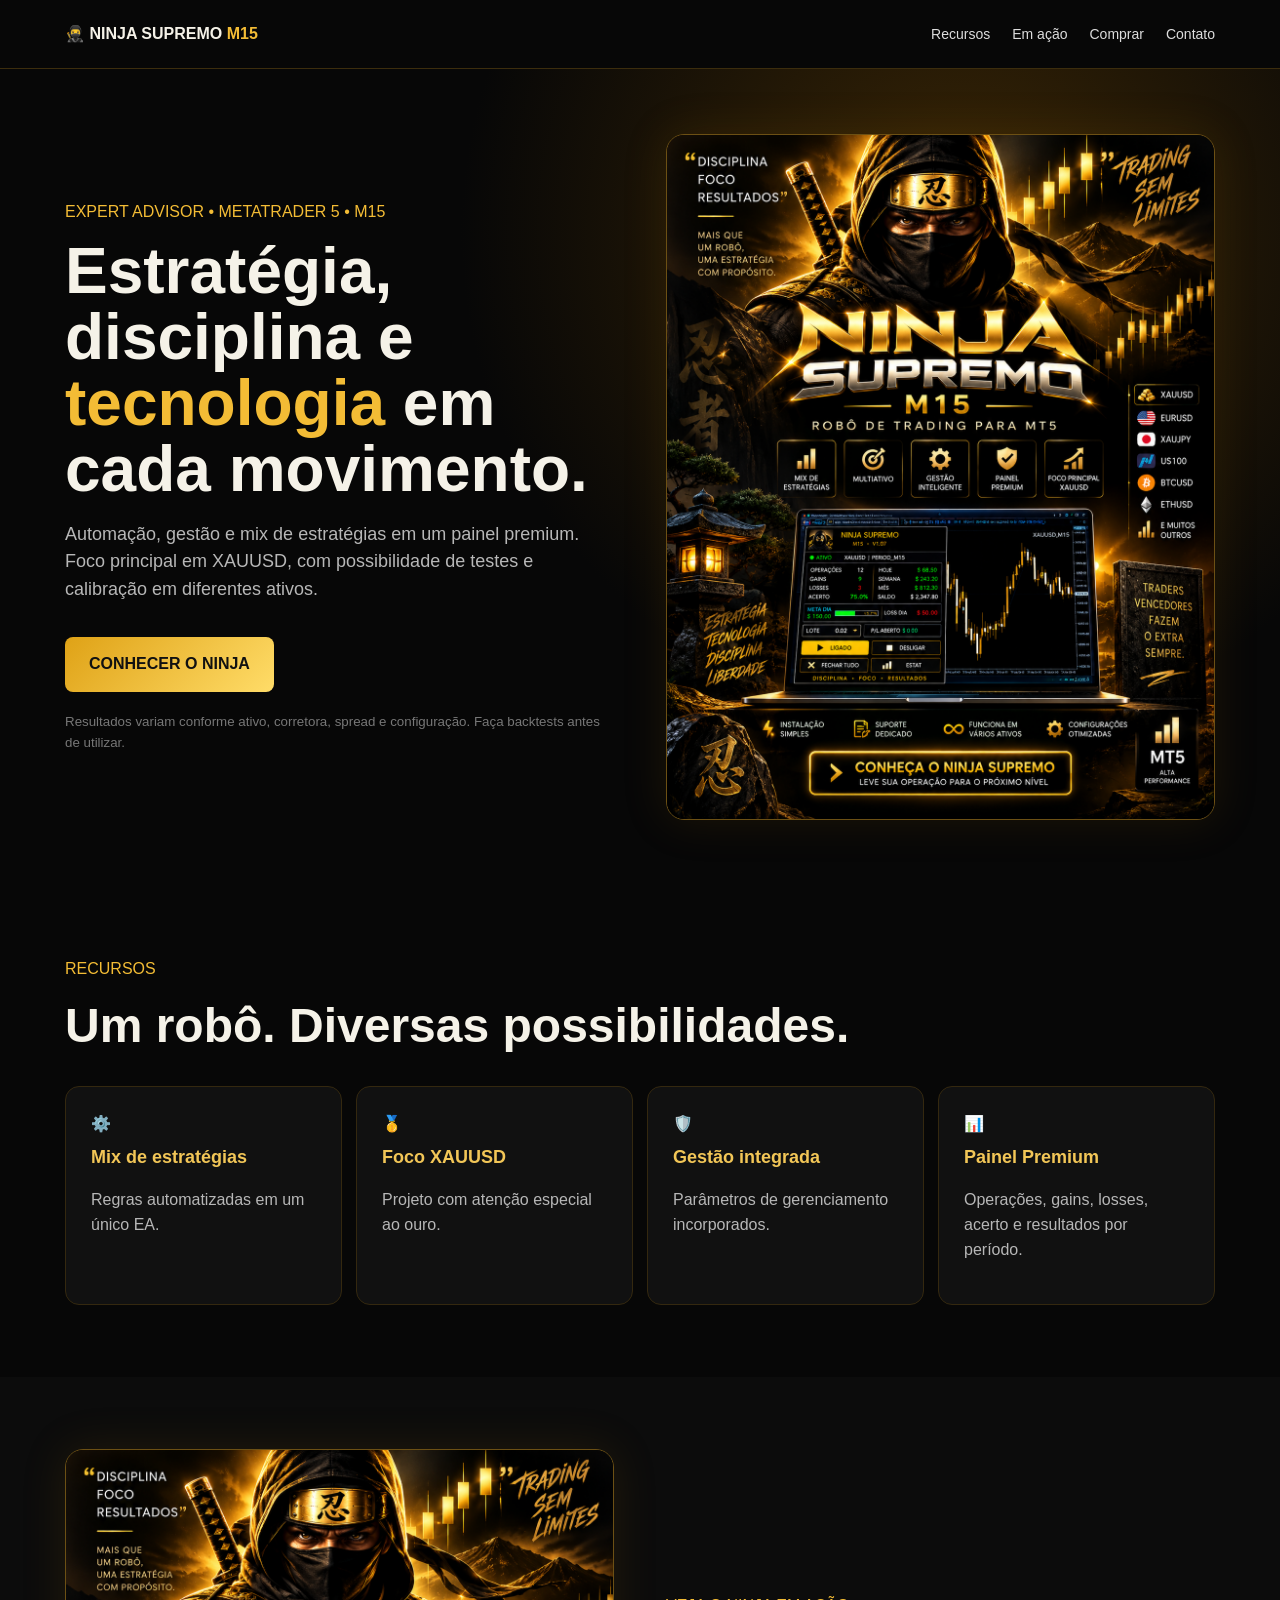
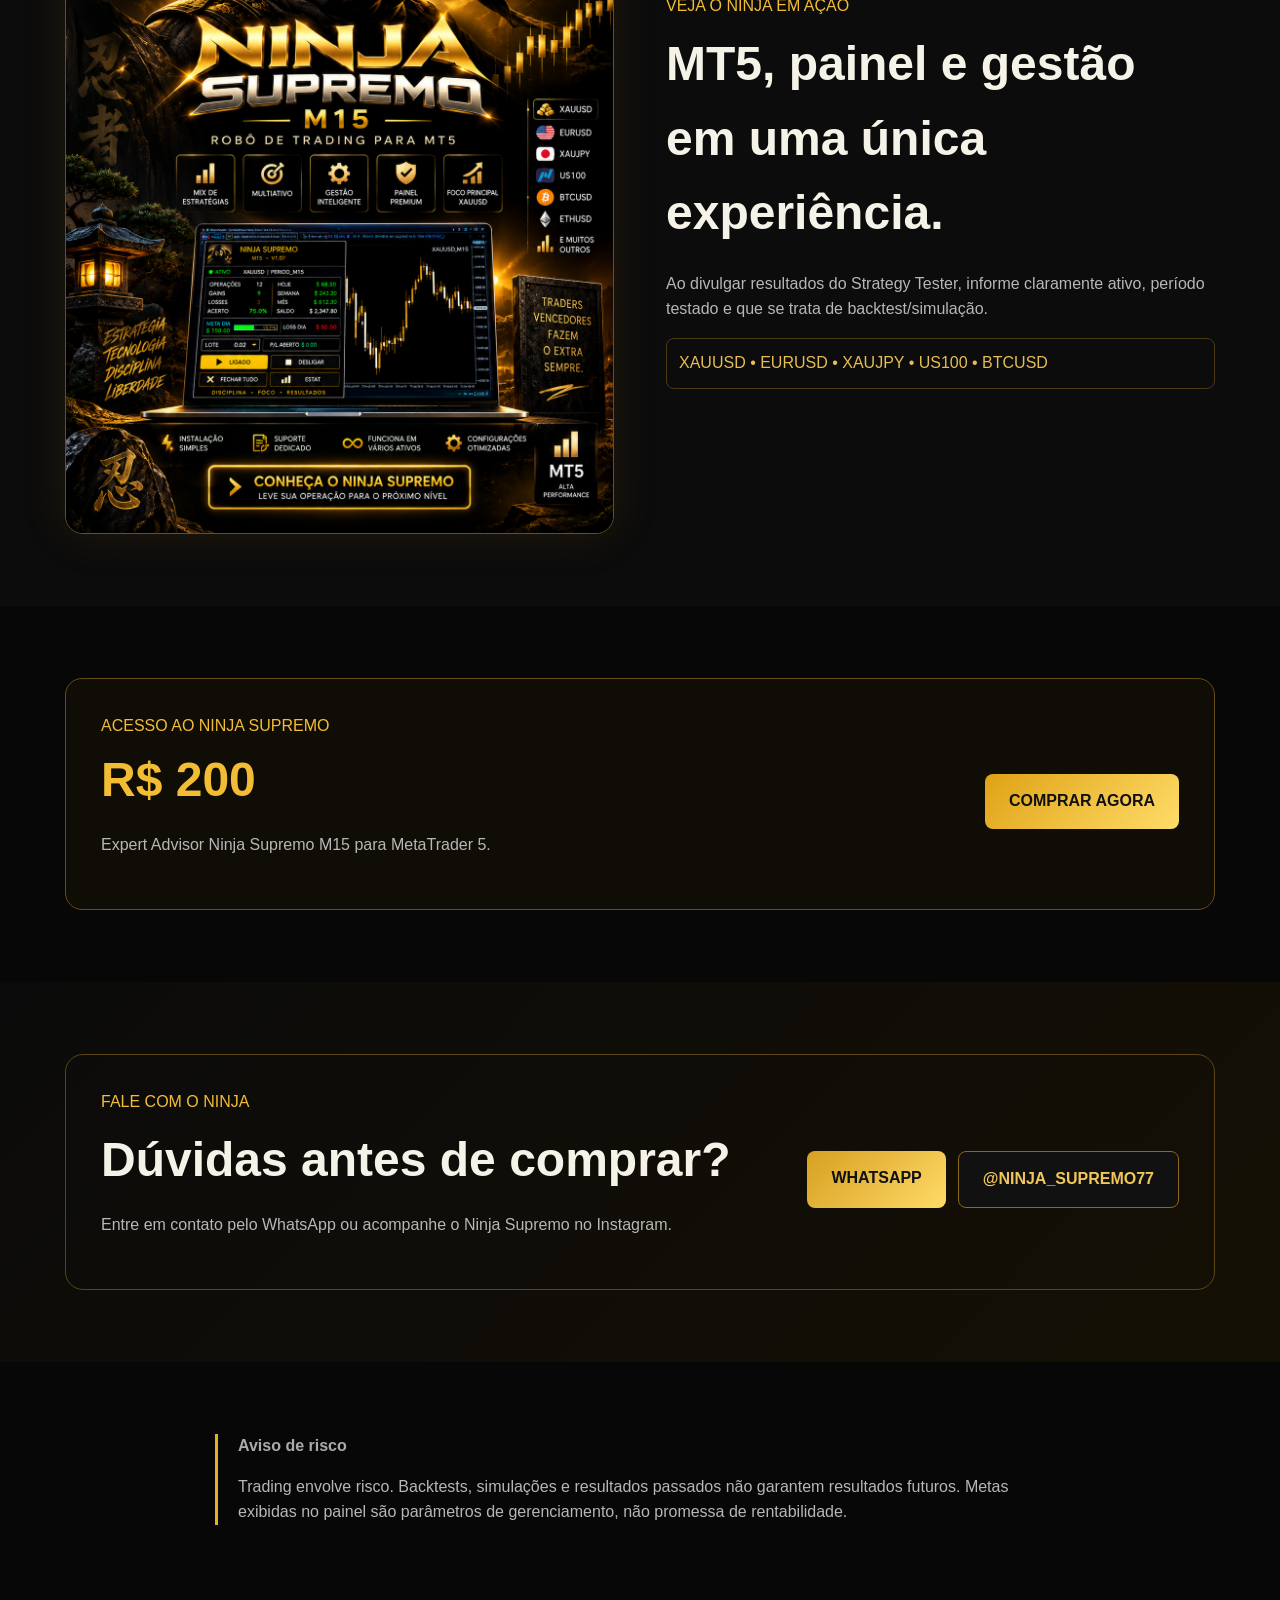
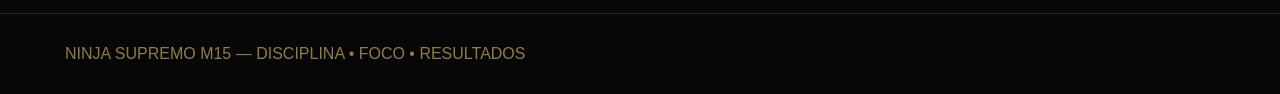
==== index.html @ 88e1b390 "Add files via upload" ====
<!doctype html><html lang="pt-BR"><head><meta charset="utf-8"><meta name="viewport" content="width=device-width,initial-scale=1"><title>Ninja Supremo M15 | MT5</title><link rel="stylesheet" href="style.css"></head><body>
<header><div class="wrap nav"><b>🥷 NINJA SUPREMO <i>M15</i></b><nav><a href="#recursos">Recursos</a><a href="#acao">Em ação</a><a href="#comprar">Comprar</a><a href="#contato">Contato</a></nav></div></header>
<section class="hero"><div class="wrap grid"><div><span>EXPERT ADVISOR • METATRADER 5 • M15</span><h1>Estratégia, disciplina e <em>tecnologia</em> em cada movimento.</h1><p>Automação, gestão e mix de estratégias em um painel premium. Foco principal em XAUUSD, com possibilidade de testes e calibração em diferentes ativos.</p><a class="btn" href="#comprar">CONHECER O NINJA</a><small>Resultados variam conforme ativo, corretora, spread e configuração. Faça backtests antes de utilizar.</small></div><img src="assets/ninja-supremo-post.png" alt="Ninja Supremo M15"></div></section>
<section id="recursos"><div class="wrap"><span>RECURSOS</span><h2>Um robô. Diversas possibilidades.</h2><div class="cards"><article>⚙️ <b>Mix de estratégias</b><p>Regras automatizadas em um único EA.</p></article><article>🥇 <b>Foco XAUUSD</b><p>Projeto com atenção especial ao ouro.</p></article><article>🛡️ <b>Gestão integrada</b><p>Parâmetros de gerenciamento incorporados.</p></article><article>📊 <b>Painel Premium</b><p>Operações, gains, losses, acerto e resultados por período.</p></article></div></div></section>
<section id="acao" class="dark"><div class="wrap grid"><img src="assets/ninja-supremo-post.png" alt="Ninja Supremo em ação"><div><span>VEJA O NINJA EM AÇÃO</span><h2>MT5, painel e gestão em uma única experiência.</h2><p>Ao divulgar resultados do Strategy Tester, informe claramente ativo, período testado e que se trata de backtest/simulação.</p><div class="chips">XAUUSD • EURUSD • XAUJPY • US100 • BTCUSD</div></div></div></section>
<section id="comprar"><div class="wrap buy"><div><span>ACESSO AO NINJA SUPREMO</span><h2>R$ 200</h2><p>Expert Advisor Ninja Supremo M15 para MetaTrader 5.</p></div><a class="btn" href="https://mpago.la/1uH1i5A" target="_blank" rel="noopener">COMPRAR AGORA</a></div></section>

<section id="contato" class="contato">
  <div class="wrap contato-box">
    <div>
      <span>FALE COM O NINJA</span>
      <h2>Dúvidas antes de comprar?</h2>
      <p>Entre em contato pelo WhatsApp ou acompanhe o Ninja Supremo no Instagram.</p>
    </div>
    <div class="social-actions">
      <a class="btn whatsapp" href="https://wa.me/5551999444927?text=Ol%C3%A1%21%20Vim%20pelo%20site%20do%20Ninja%20Supremo%20M15%20e%20quero%20mais%20informa%C3%A7%C3%B5es." target="_blank" rel="noopener">WHATSAPP</a>
      <a class="btn instagram" href="https://www.instagram.com/ninja_supremo77/" target="_blank" rel="noopener">@NINJA_SUPREMO77</a>
    </div>
  </div>
</section>
<section><div class="wrap aviso"><b>Aviso de risco</b><p>Trading envolve risco. Backtests, simulações e resultados passados não garantem resultados futuros. Metas exibidas no painel são parâmetros de gerenciamento, não promessa de rentabilidade.</p></div></section>
<footer><div class="wrap">NINJA SUPREMO M15 — DISCIPLINA • FOCO • RESULTADOS</div></footer></body></html>
---- style.css ----
*{box-sizing:border-box}html{scroll-behavior:smooth}body{margin:0;background:#070707;color:#f5f2e8;font-family:Arial,sans-serif;line-height:1.55}.wrap{width:min(1150px,92%);margin:auto}header{position:sticky;top:0;z-index:5;background:#080808ed;border-bottom:1px solid #3c2d0d}.nav{height:68px;display:flex;align-items:center;justify-content:space-between}.nav i,span,em{color:#f3bc35;font-style:normal}.nav a{color:#ddd;text-decoration:none;margin-left:22px;font-size:14px}.hero{background:radial-gradient(circle at 75% 20%,#3a2605,#070707 43%);padding:65px 0}.grid{display:grid;grid-template-columns:1fr 1fr;gap:52px;align-items:center}.grid img{width:100%;border-radius:18px;border:1px solid #6c5014;box-shadow:0 0 45px #a66b0025}h1{font-size:clamp(42px,5vw,70px);line-height:1.03;margin:14px 0}h2{font-size:clamp(30px,4vw,48px);margin:8px 0 22px}p{color:#b7b7b7}.hero p{font-size:18px}.hero small{display:block;color:#777;margin-top:20px}.btn{display:inline-block;background:linear-gradient(135deg,#dfa216,#ffdc68);color:#111;text-decoration:none;font-weight:900;padding:15px 24px;border-radius:8px;margin-top:15px}section{padding:72px 0}.cards{display:grid;grid-template-columns:repeat(4,1fr);gap:14px}.cards article{background:#111;border:1px solid #34280f;padding:25px;border-radius:14px}.cards b{display:block;color:#f2c657;font-size:18px;margin-top:8px}.dark{background:#0c0c0c}.chips{color:#e6bd54;border:1px solid #4b3912;padding:12px;border-radius:8px}.buy{display:flex;justify-content:space-between;align-items:center;border:1px solid #664d15;background:#100d06;padding:35px;border-radius:17px}.buy h2{color:#f3bc35;margin:4px 0}.aviso{border-left:3px solid #e6ad25;padding-left:20px;color:#aaa;max-width:850px!important}footer{border-top:1px solid #30250d;padding:28px 0;color:#8e7b4e}@media(max-width:800px){nav{display:none}.grid{grid-template-columns:1fr}.hero .grid img{order:-1}.cards{grid-template-columns:1fr 1fr}.buy{display:block}}@media(max-width:520px){.cards{grid-template-columns:1fr}section{padding:50px 0}h1{font-size:42px}}
.contato{background:linear-gradient(135deg,#0b0b0b,#151005)}
.contato-box{display:flex;justify-content:space-between;align-items:center;gap:35px;border:1px solid #5b4515;padding:35px;border-radius:18px}
.contato-box h2{margin-bottom:5px}.social-actions{display:flex;gap:12px;flex-wrap:wrap}
.whatsapp{background:linear-gradient(135deg,#d7a022,#ffda67);color:#101010}
.instagram{background:#111;color:#f1c75c;border:1px solid #8a681e}
@media(max-width:800px){.contato-box{display:block}.social-actions{margin-top:20px}.social-actions .btn{flex:1;text-align:center}}
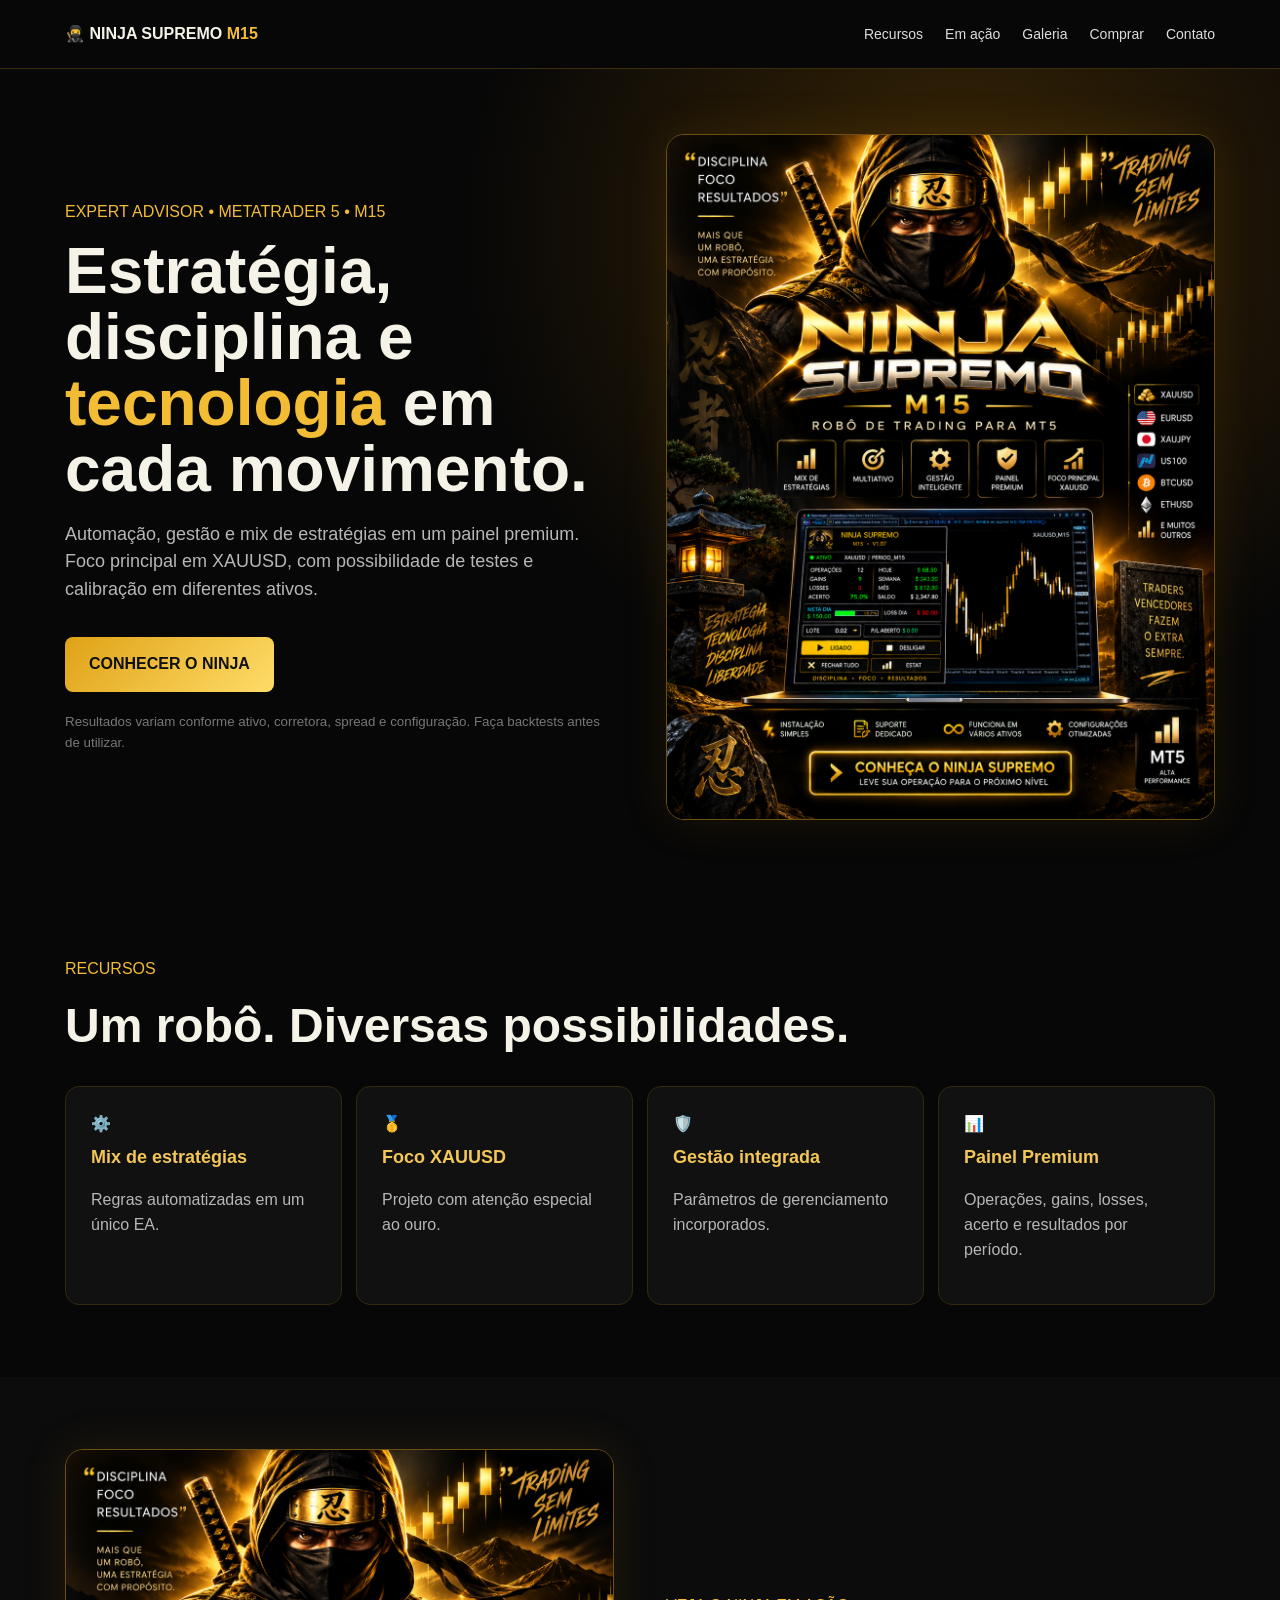
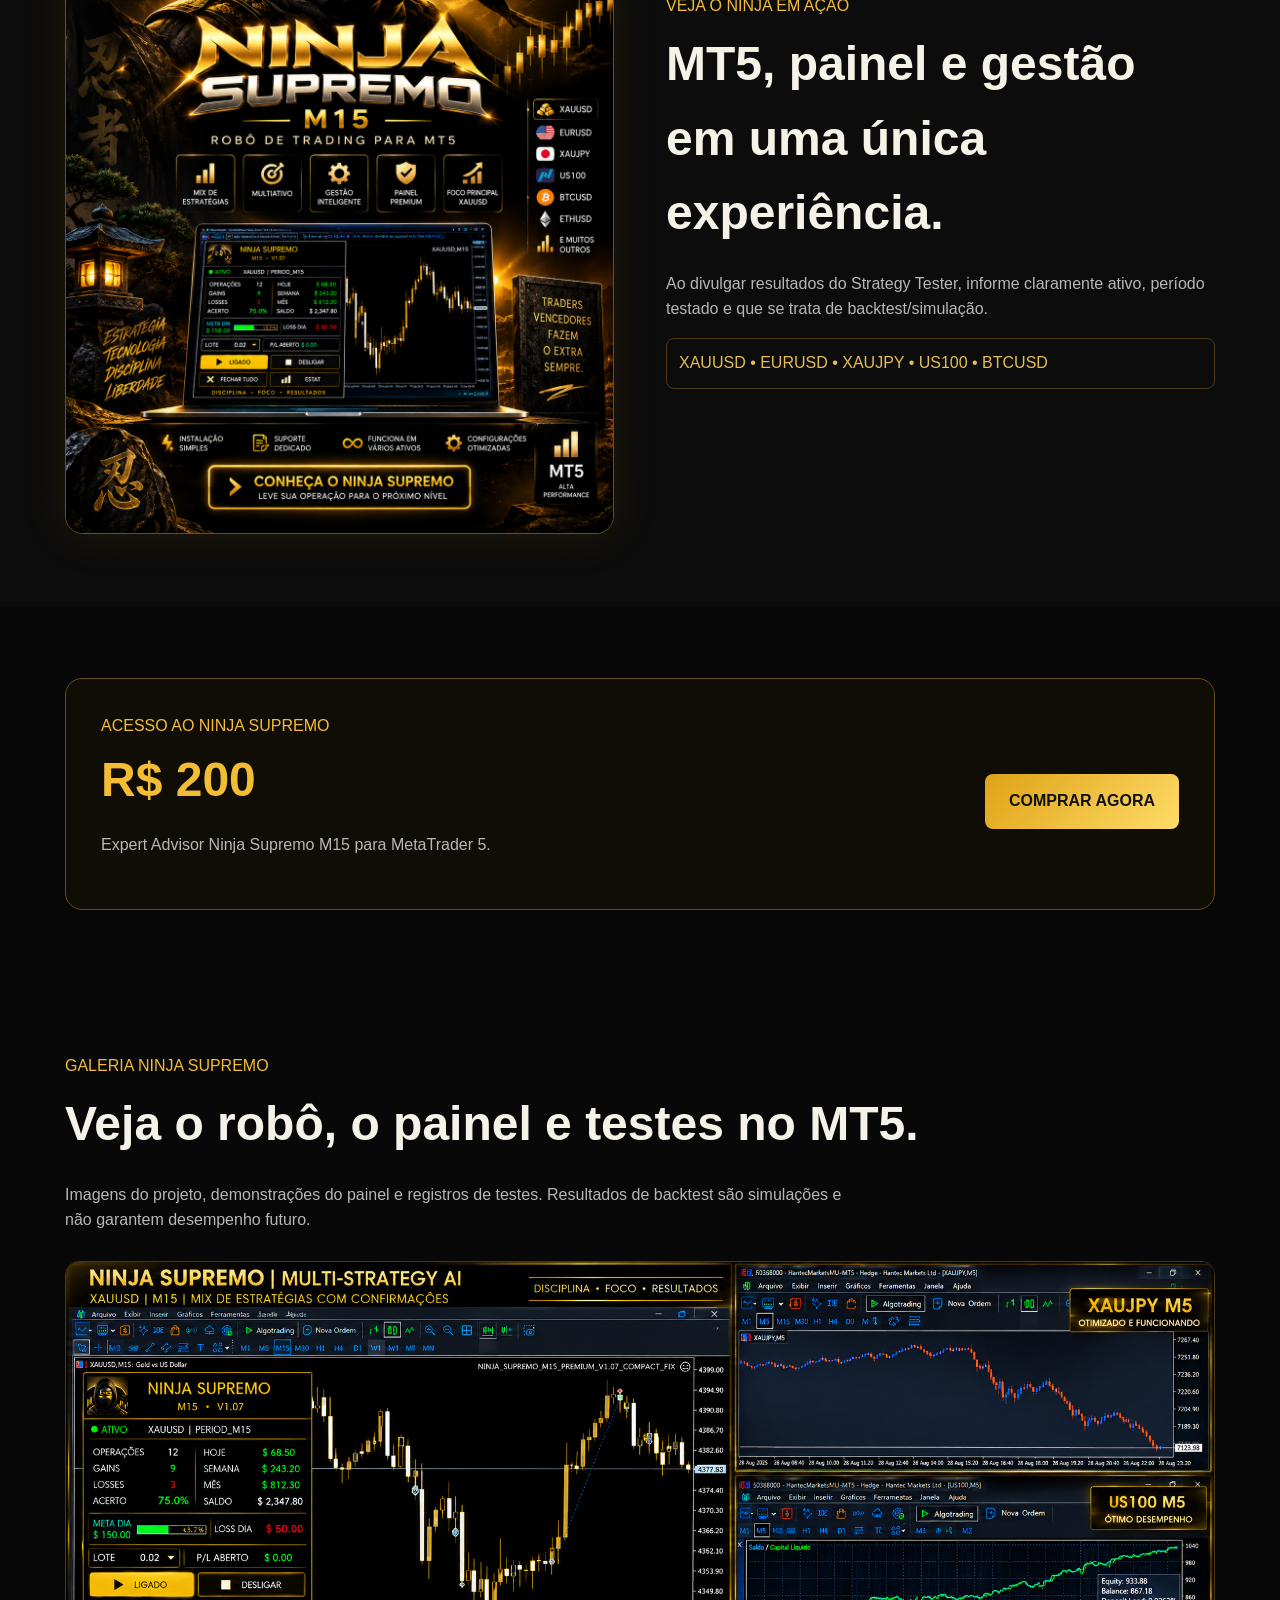
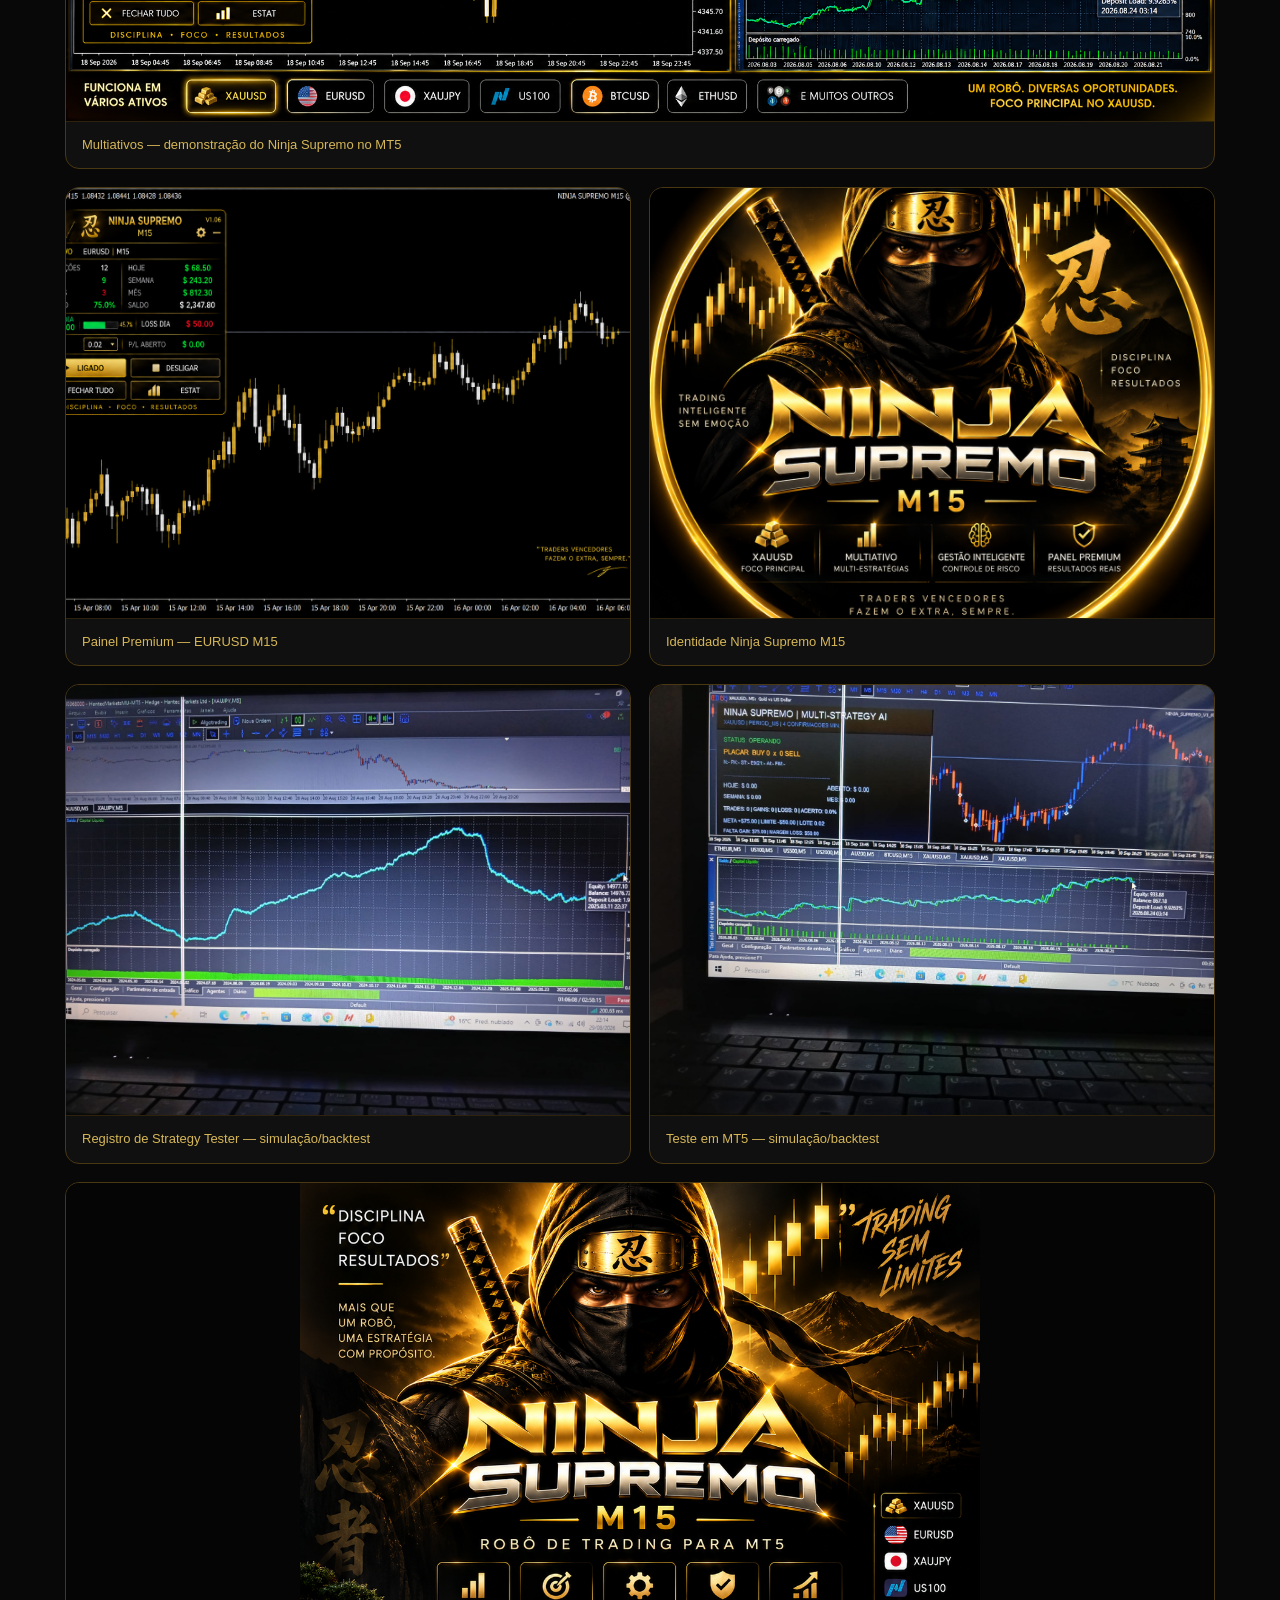
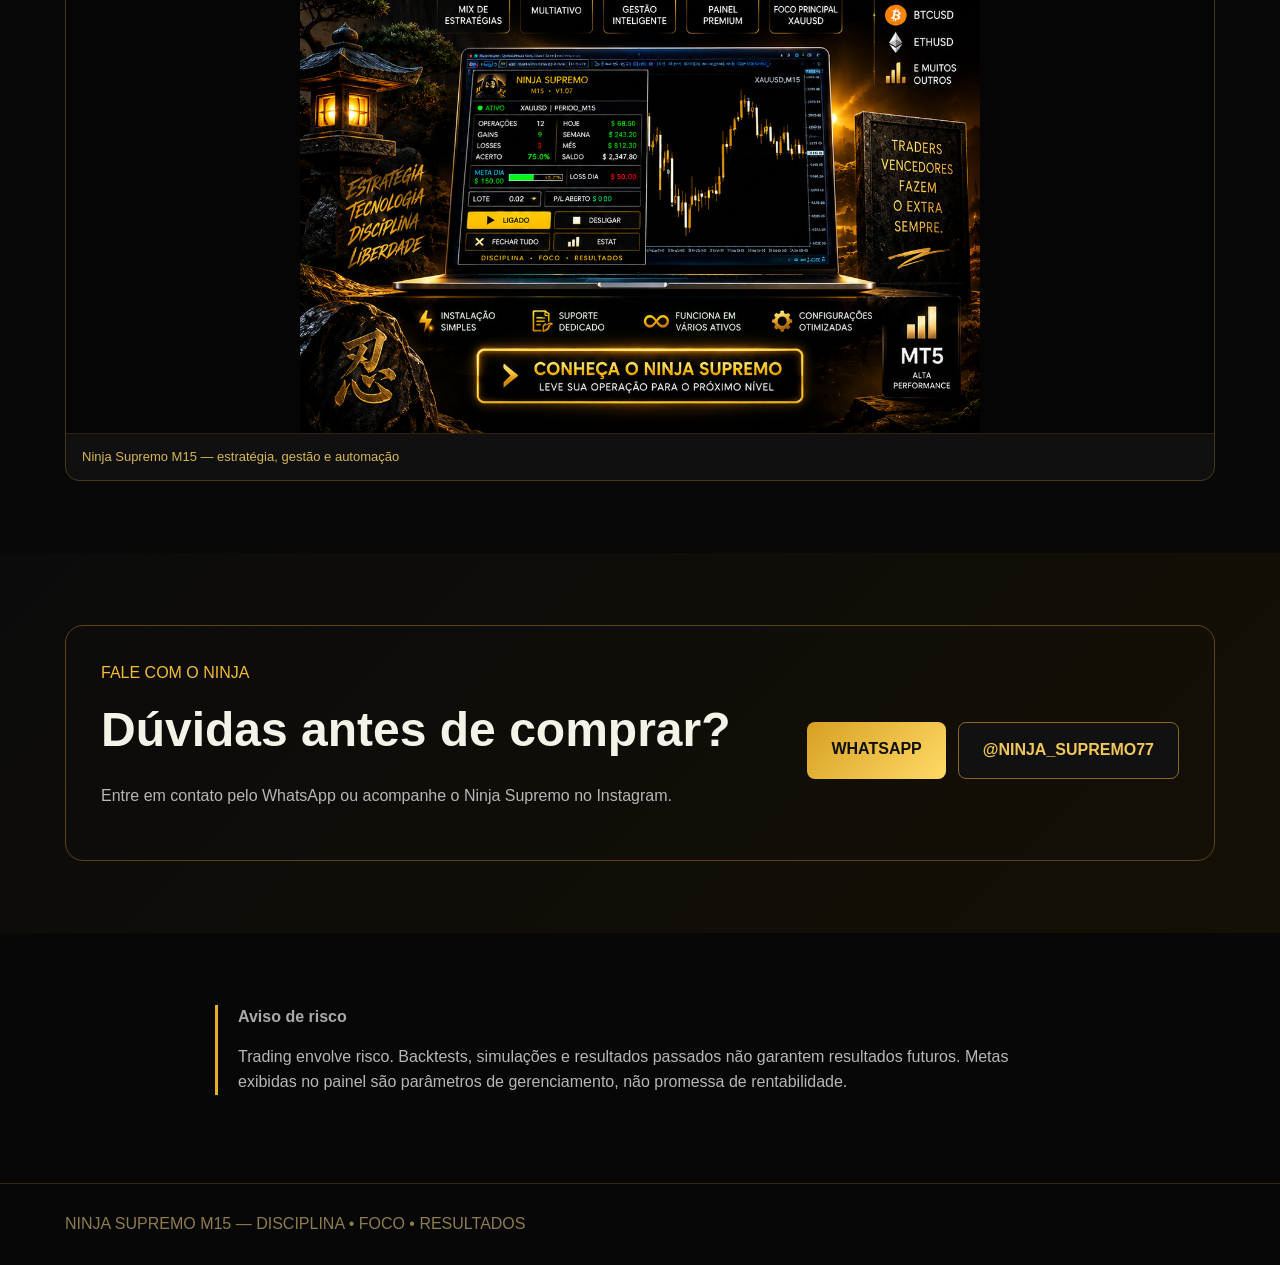
==== commit 9e070df5: "Add files via upload" ====
--- a/index.html
+++ b/index.html
@@ -1,11 +1,21 @@
 <!doctype html><html lang="pt-BR"><head><meta charset="utf-8"><meta name="viewport" content="width=device-width,initial-scale=1"><title>Ninja Supremo M15 | MT5</title><link rel="stylesheet" href="style.css"></head><body>
-<header><div class="wrap nav"><b>🥷 NINJA SUPREMO <i>M15</i></b><nav><a href="#recursos">Recursos</a><a href="#acao">Em ação</a><a href="#comprar">Comprar</a><a href="#contato">Contato</a></nav></div></header>
+<header><div class="wrap nav"><b>🥷 NINJA SUPREMO <i>M15</i></b><nav><a href="#recursos">Recursos</a><a href="#acao">Em ação</a><a href="#galeria">Galeria</a><a href="#comprar">Comprar</a><a href="#contato">Contato</a></nav></div></header>
 <section class="hero"><div class="wrap grid"><div><span>EXPERT ADVISOR • METATRADER 5 • M15</span><h1>Estratégia, disciplina e <em>tecnologia</em> em cada movimento.</h1><p>Automação, gestão e mix de estratégias em um painel premium. Foco principal em XAUUSD, com possibilidade de testes e calibração em diferentes ativos.</p><a class="btn" href="#comprar">CONHECER O NINJA</a><small>Resultados variam conforme ativo, corretora, spread e configuração. Faça backtests antes de utilizar.</small></div><img src="assets/ninja-supremo-post.png" alt="Ninja Supremo M15"></div></section>
 <section id="recursos"><div class="wrap"><span>RECURSOS</span><h2>Um robô. Diversas possibilidades.</h2><div class="cards"><article>⚙️ <b>Mix de estratégias</b><p>Regras automatizadas em um único EA.</p></article><article>🥇 <b>Foco XAUUSD</b><p>Projeto com atenção especial ao ouro.</p></article><article>🛡️ <b>Gestão integrada</b><p>Parâmetros de gerenciamento incorporados.</p></article><article>📊 <b>Painel Premium</b><p>Operações, gains, losses, acerto e resultados por período.</p></article></div></div></section>
 <section id="acao" class="dark"><div class="wrap grid"><img src="assets/ninja-supremo-post.png" alt="Ninja Supremo em ação"><div><span>VEJA O NINJA EM AÇÃO</span><h2>MT5, painel e gestão em uma única experiência.</h2><p>Ao divulgar resultados do Strategy Tester, informe claramente ativo, período testado e que se trata de backtest/simulação.</p><div class="chips">XAUUSD • EURUSD • XAUJPY • US100 • BTCUSD</div></div></div></section>
 <section id="comprar"><div class="wrap buy"><div><span>ACESSO AO NINJA SUPREMO</span><h2>R$ 200</h2><p>Expert Advisor Ninja Supremo M15 para MetaTrader 5.</p></div><a class="btn" href="https://mpago.la/1uH1i5A" target="_blank" rel="noopener">COMPRAR AGORA</a></div></section>
 
-<section id="contato" class="contato">
+<section id="galeria" class="galeria"><div class="wrap">
+<span>GALERIA NINJA SUPREMO</span><h2>Veja o robô, o painel e testes no MT5.</h2>
+<p class="gallery-intro">Imagens do projeto, demonstrações do painel e registros de testes. Resultados de backtest são simulações e não garantem desempenho futuro.</p>
+<div class="gallery-grid">
+<figure class="wide"><img src="assets/multiativos.png" alt="Ninja Supremo em múltiplos ativos"><figcaption>Multiativos — demonstração do Ninja Supremo no MT5</figcaption></figure>
+<figure><img src="assets/painel-eurusd.png" alt="Painel Ninja Supremo no EURUSD M15"><figcaption>Painel Premium — EURUSD M15</figcaption></figure>
+<figure><img src="assets/ninja-logo.png" alt="Identidade visual Ninja Supremo"><figcaption>Identidade Ninja Supremo M15</figcaption></figure>
+<figure><img src="assets/backtest-xaujpy.jpg" alt="Backtest no MetaTrader 5"><figcaption>Registro de Strategy Tester — simulação/backtest</figcaption></figure>
+<figure><img src="assets/backtest-us100.jpg" alt="Teste do Ninja Supremo no MetaTrader 5"><figcaption>Teste em MT5 — simulação/backtest</figcaption></figure>
+<figure class="wide poster"><img src="assets/ninja-poster.png" alt="Ninja Supremo M15"><figcaption>Ninja Supremo M15 — estratégia, gestão e automação</figcaption></figure>
+</div></div></section><section id="contato" class="contato">
   <div class="wrap contato-box">
     <div>
       <span>FALE COM O NINJA</span>
--- a/style.css
+++ b/style.css
@@ -5,3 +5,13 @@
 .whatsapp{background:linear-gradient(135deg,#d7a022,#ffda67);color:#101010}
 .instagram{background:#111;color:#f1c75c;border:1px solid #8a681e}
 @media(max-width:800px){.contato-box{display:block}.social-actions{margin-top:20px}.social-actions .btn{flex:1;text-align:center}}
+
+.galeria{background:#080808}.gallery-intro{max-width:780px;margin-bottom:28px}
+.gallery-grid{display:grid;grid-template-columns:repeat(2,1fr);gap:18px}
+.gallery-grid figure{margin:0;background:#101010;border:1px solid #4a3812;border-radius:14px;overflow:hidden}
+.gallery-grid figure.wide{grid-column:1/-1}
+.gallery-grid img{display:block;width:100%;height:430px;object-fit:cover;background:#050505}
+.gallery-grid .wide img{height:auto;max-height:720px;object-fit:contain}
+.gallery-grid .poster img{max-height:850px}
+.gallery-grid figcaption{padding:13px 16px;color:#d6b758;font-size:13px;border-top:1px solid #2d230d}
+@media(max-width:760px){.gallery-grid{grid-template-columns:1fr}.gallery-grid figure.wide{grid-column:auto}.gallery-grid img{height:auto}}
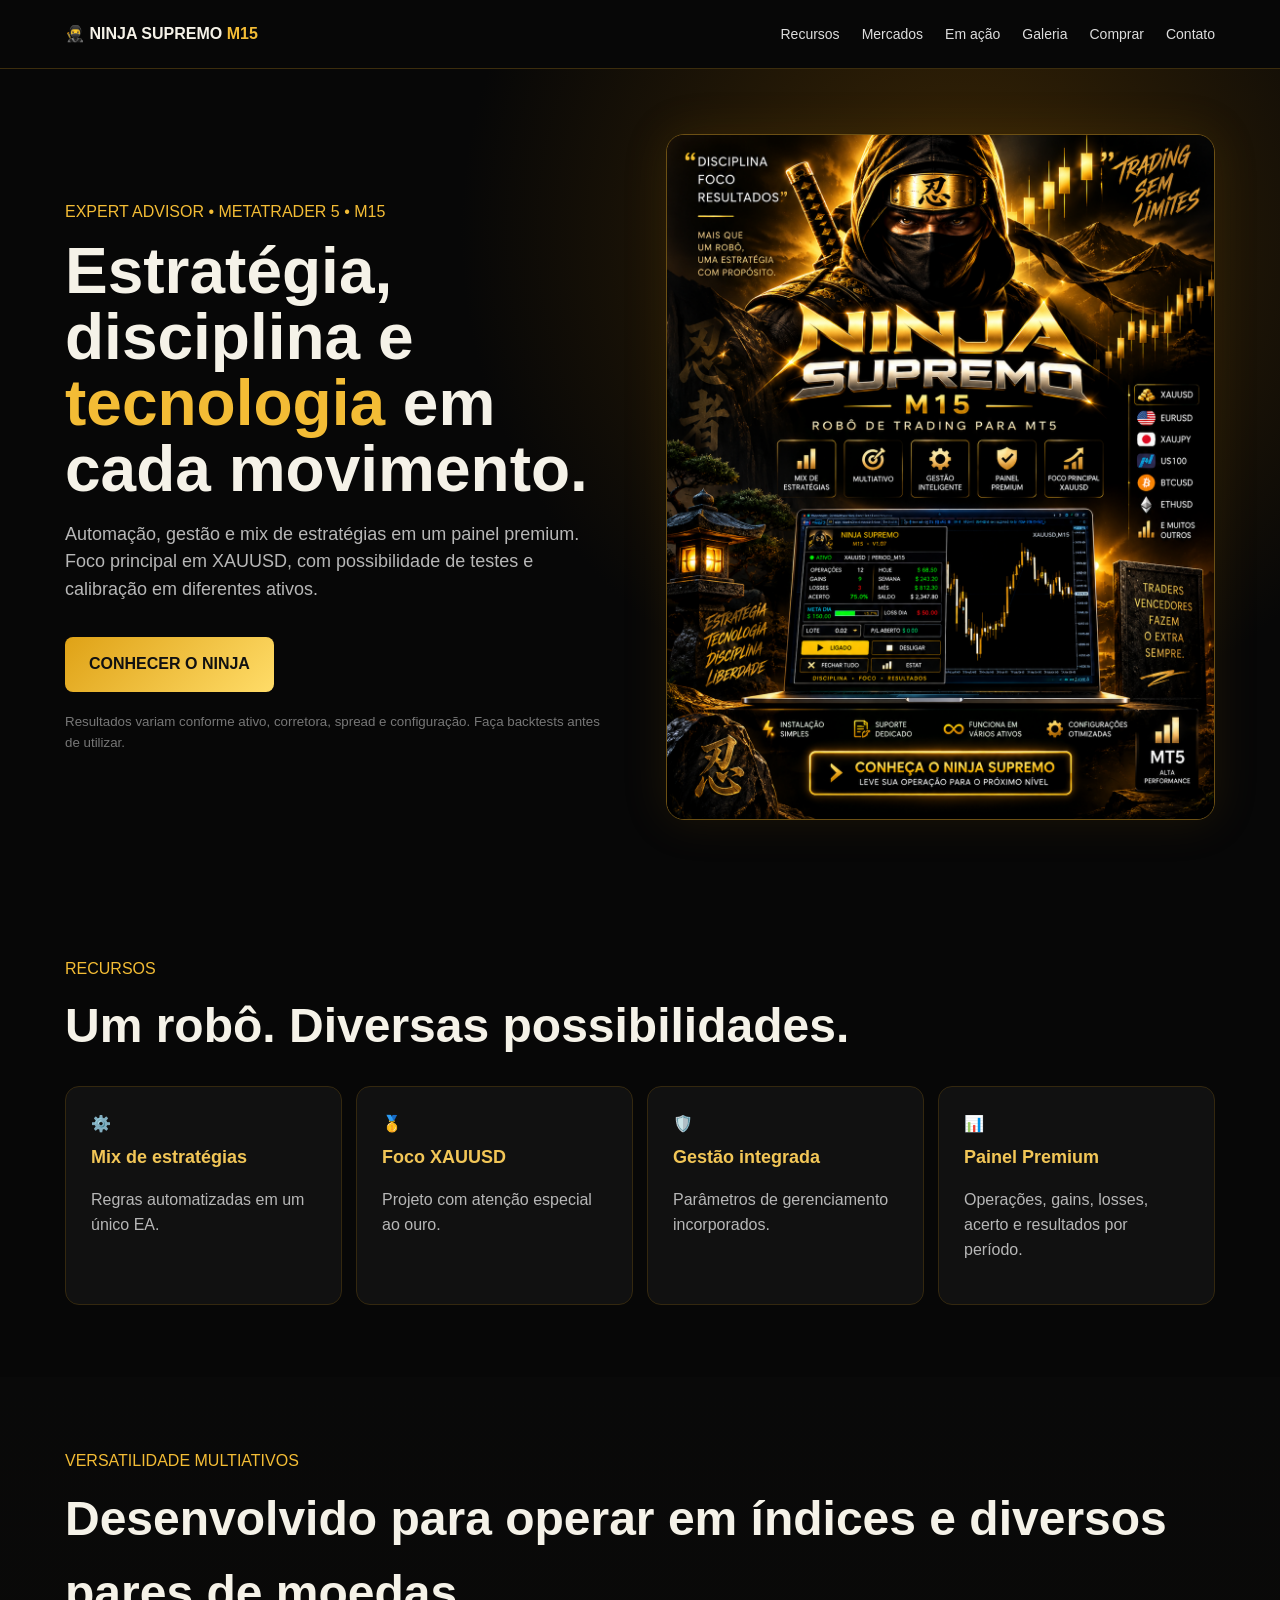
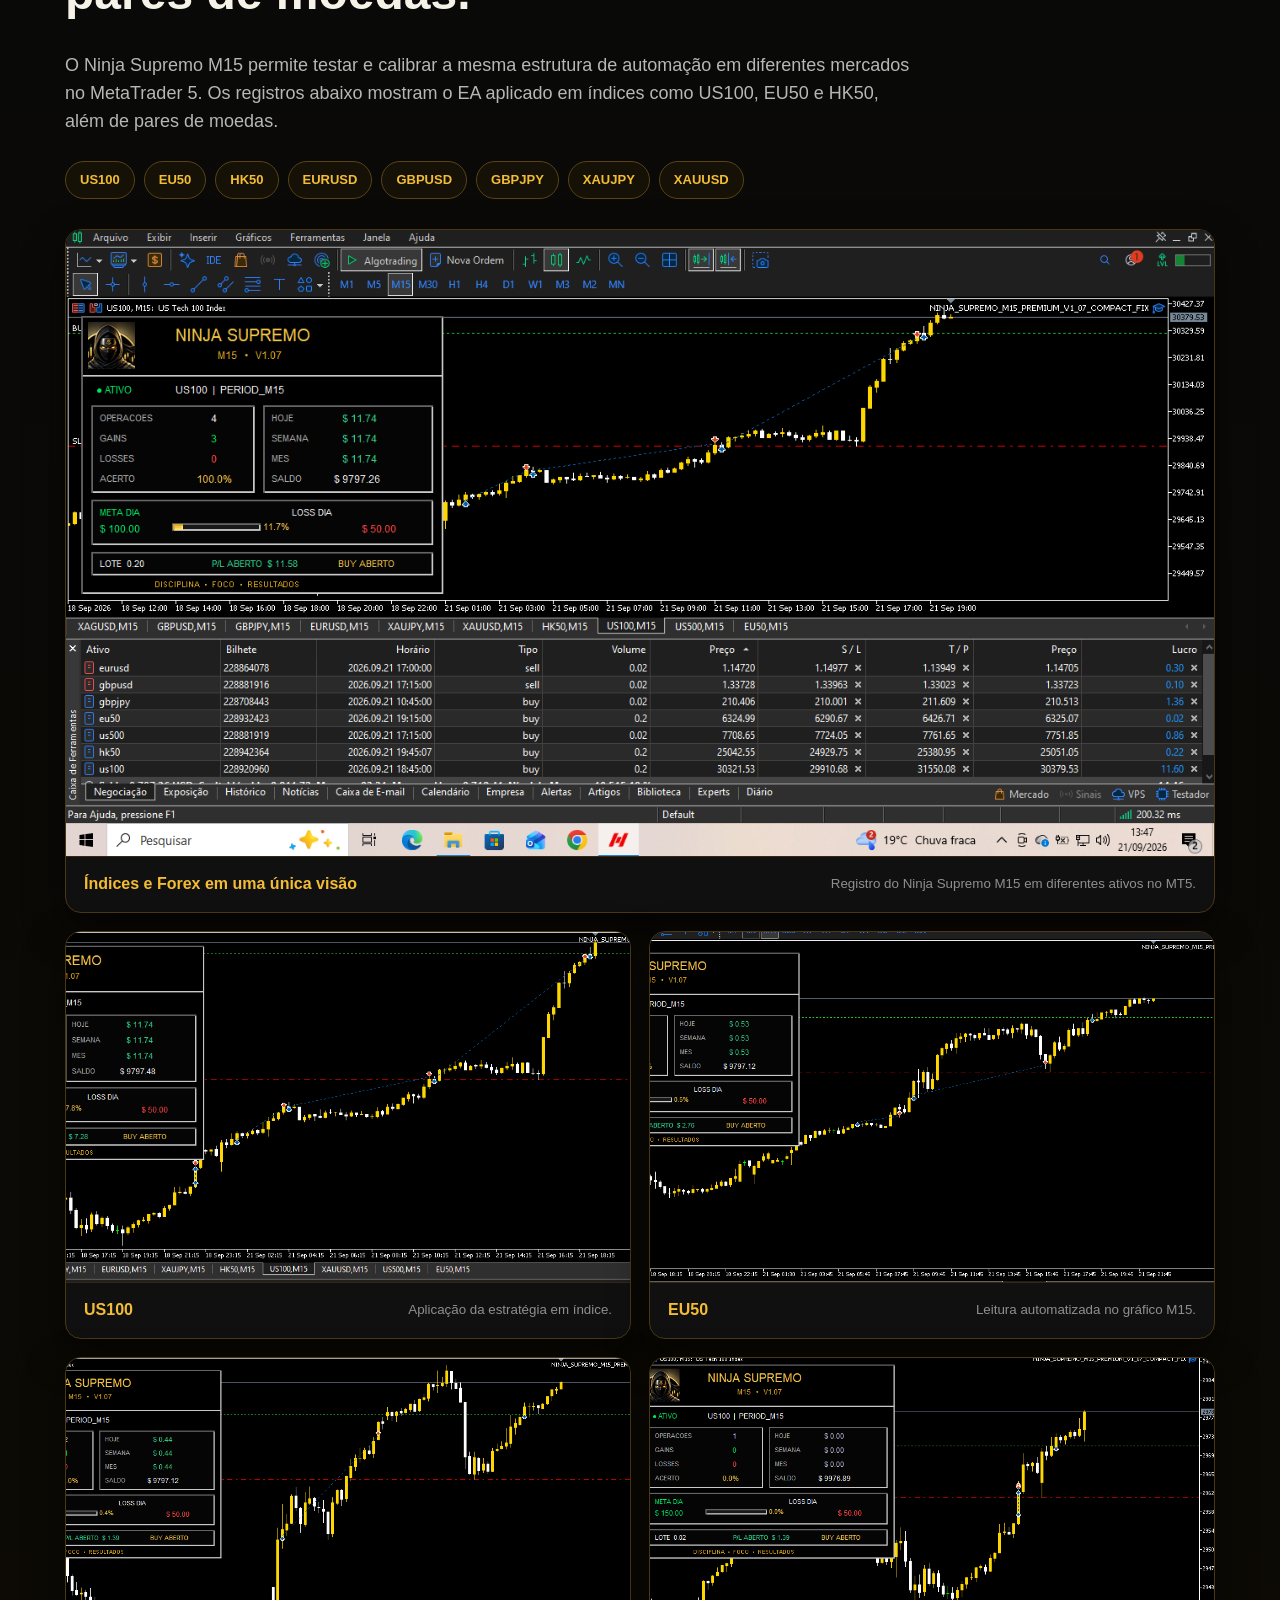
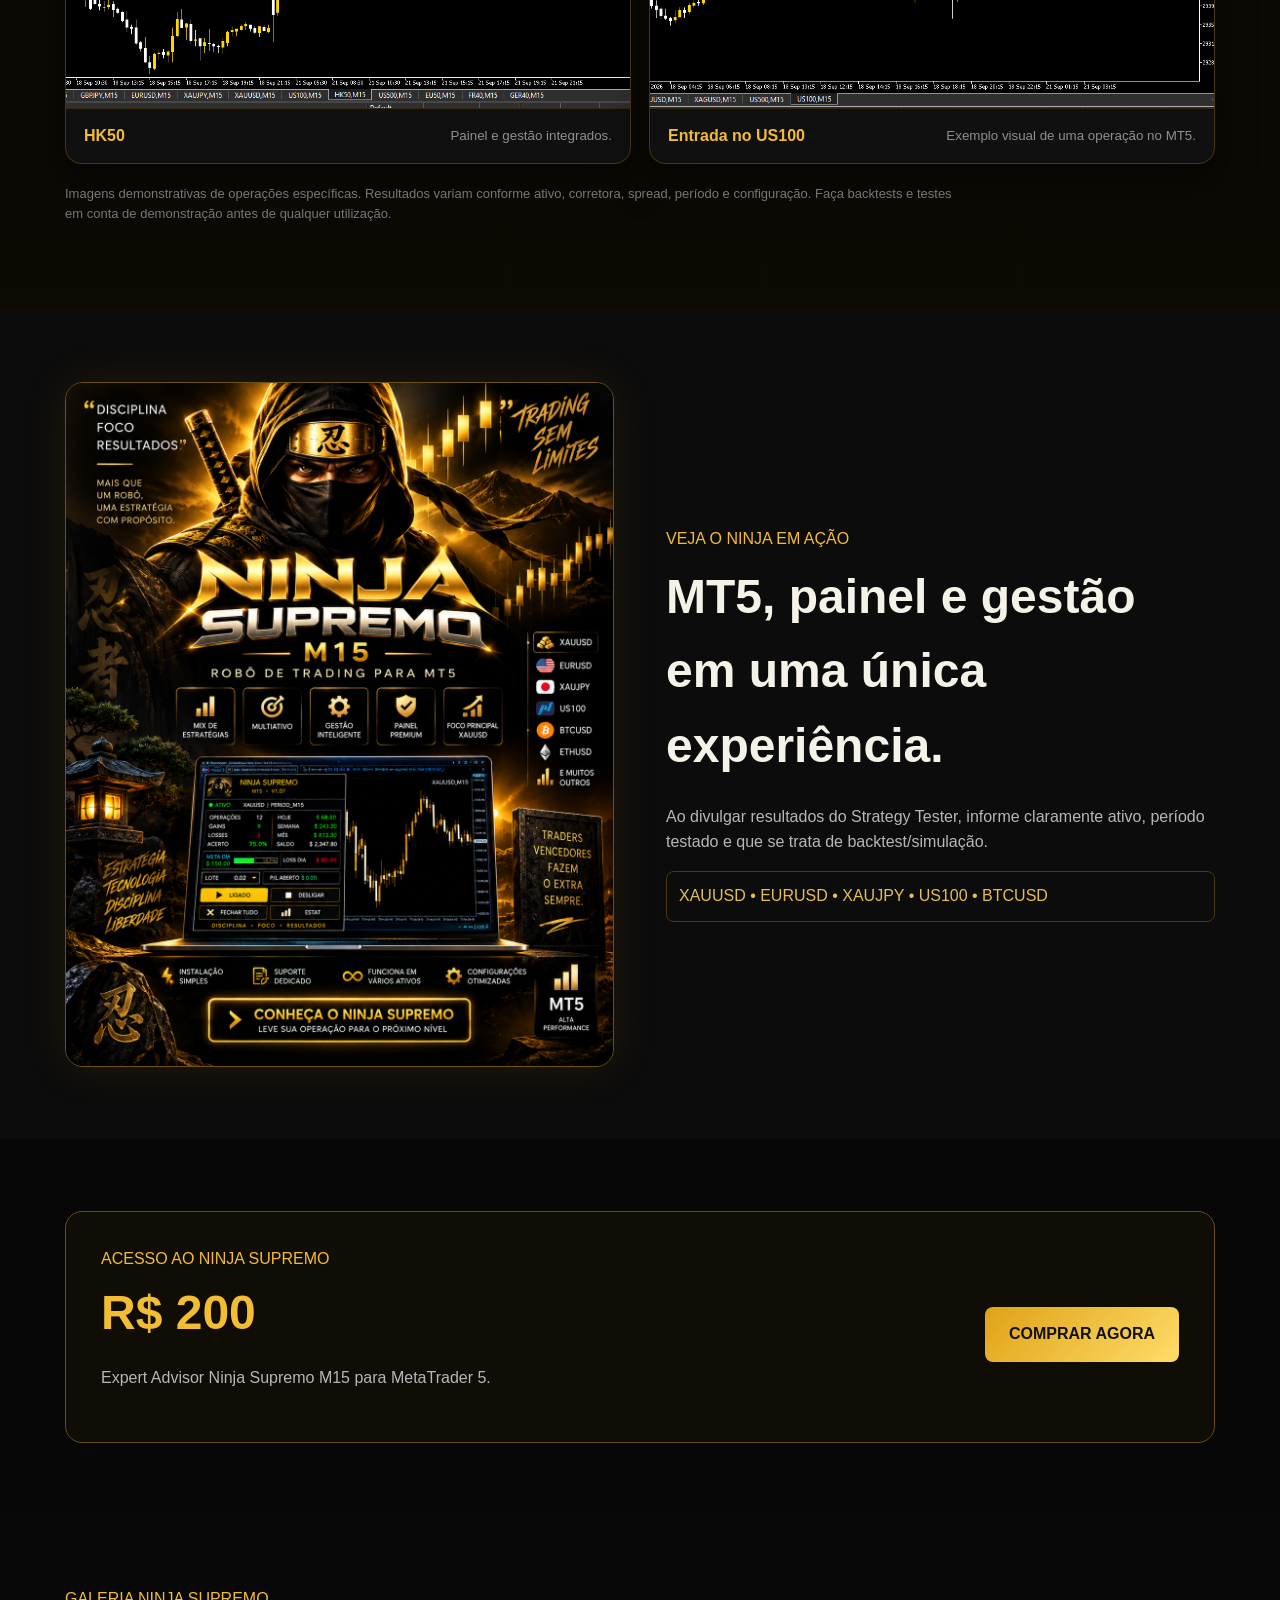
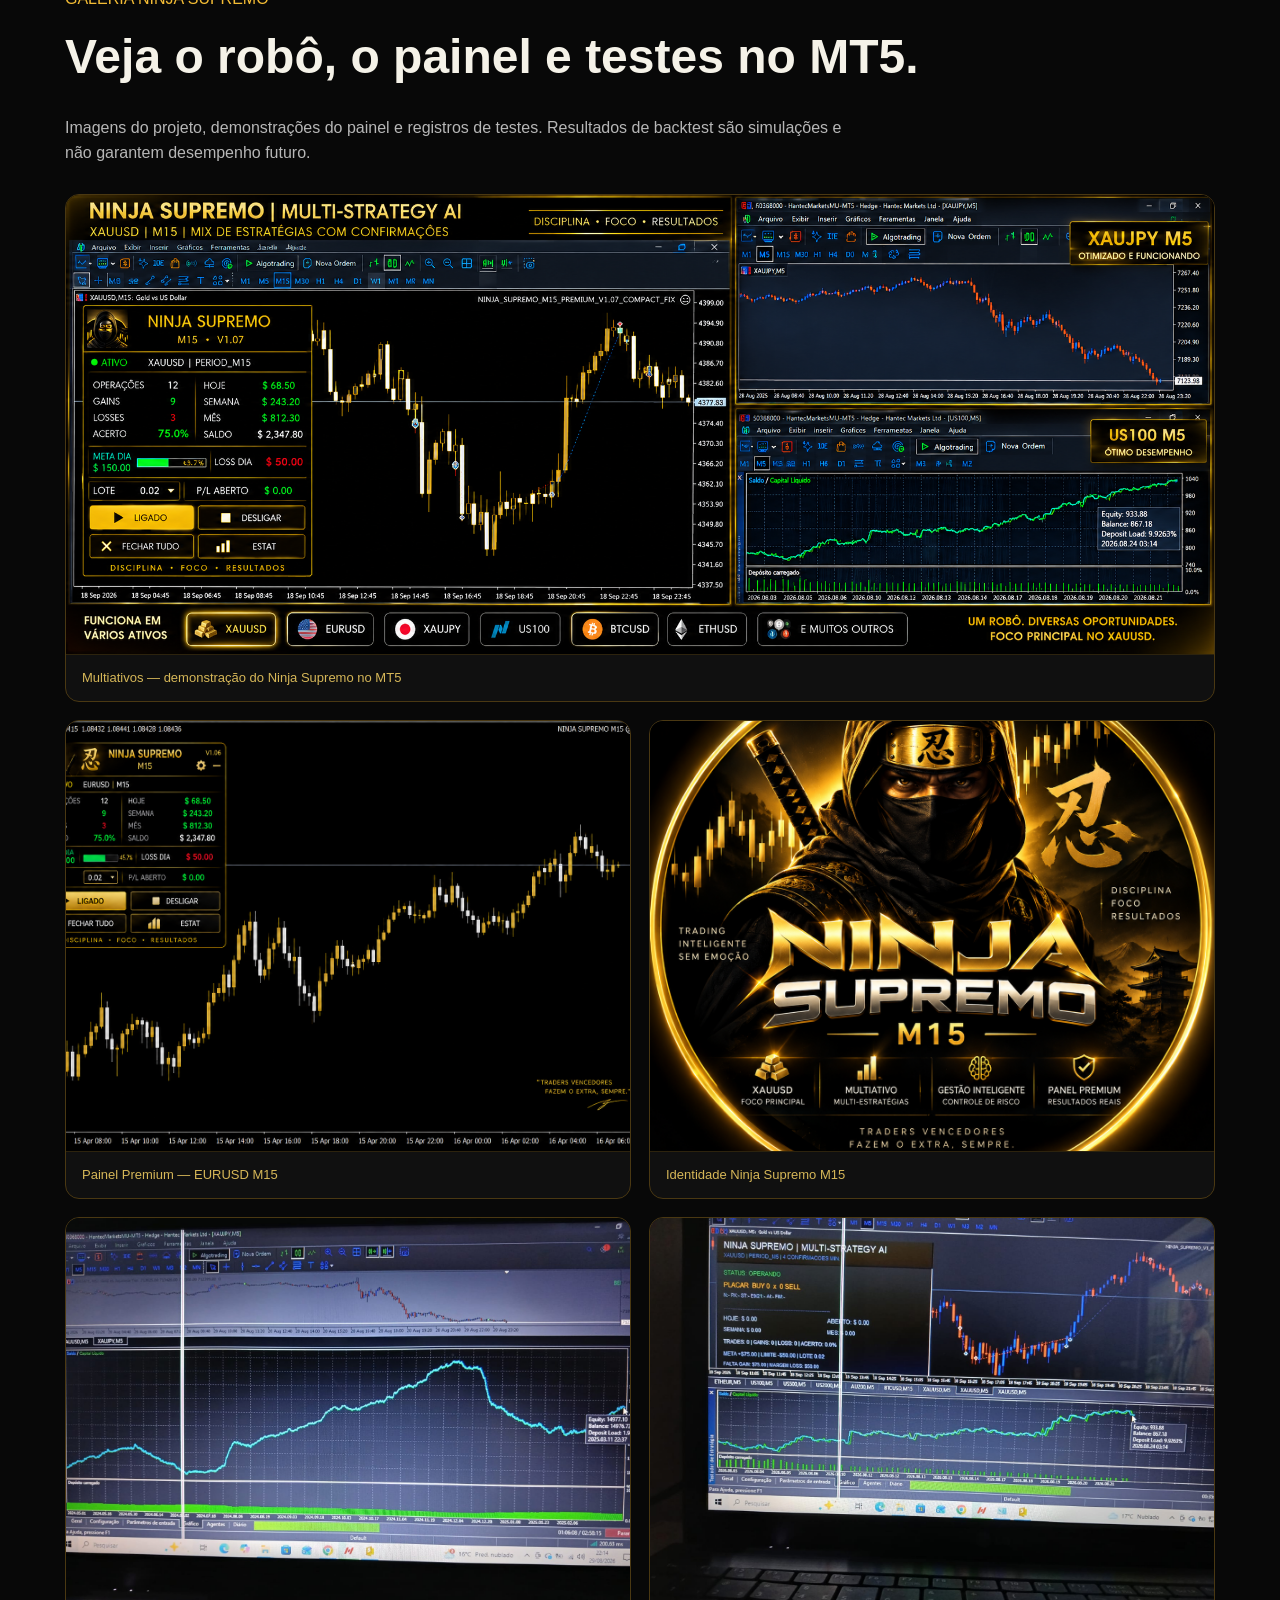
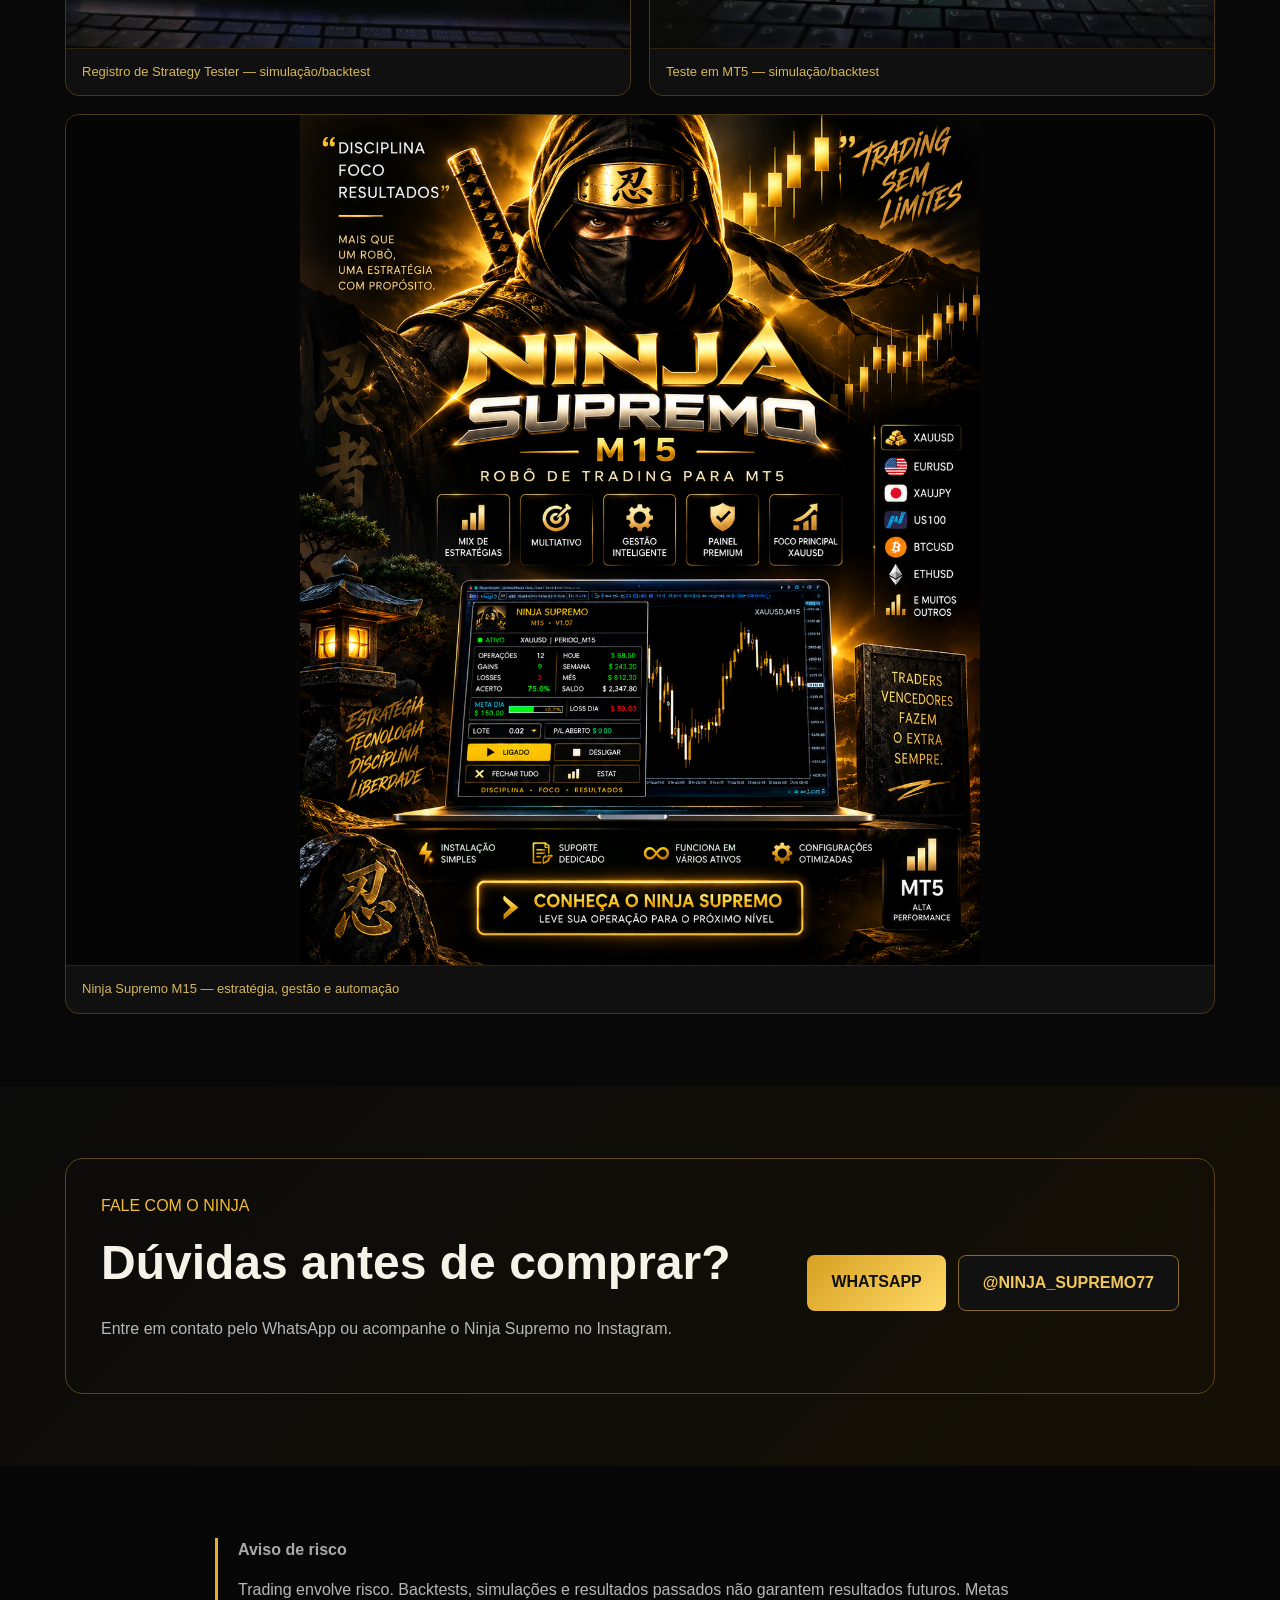
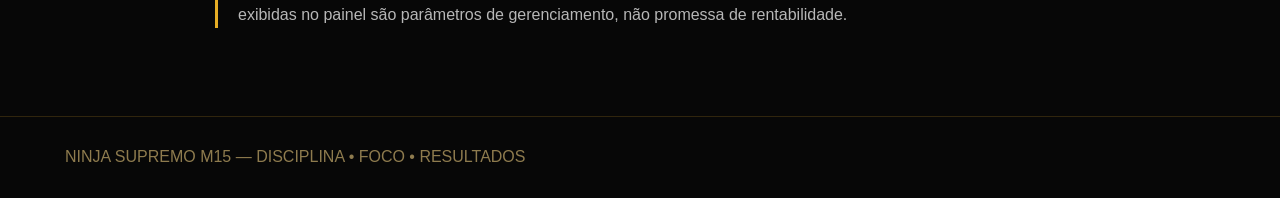
==== commit 5e61f5a6: "Adiciona seção de mercados e resultados multiativos" ====
--- a/index.html
+++ b/index.html
@@ -1,7 +1,20 @@
 <!doctype html><html lang="pt-BR"><head><meta charset="utf-8"><meta name="viewport" content="width=device-width,initial-scale=1"><title>Ninja Supremo M15 | MT5</title><link rel="stylesheet" href="style.css"></head><body>
-<header><div class="wrap nav"><b>🥷 NINJA SUPREMO <i>M15</i></b><nav><a href="#recursos">Recursos</a><a href="#acao">Em ação</a><a href="#galeria">Galeria</a><a href="#comprar">Comprar</a><a href="#contato">Contato</a></nav></div></header>
+<header><div class="wrap nav"><b>🥷 NINJA SUPREMO <i>M15</i></b><nav><a href="#recursos">Recursos</a><a href="#mercados">Mercados</a><a href="#acao">Em ação</a><a href="#galeria">Galeria</a><a href="#comprar">Comprar</a><a href="#contato">Contato</a></nav></div></header>
 <section class="hero"><div class="wrap grid"><div><span>EXPERT ADVISOR • METATRADER 5 • M15</span><h1>Estratégia, disciplina e <em>tecnologia</em> em cada movimento.</h1><p>Automação, gestão e mix de estratégias em um painel premium. Foco principal em XAUUSD, com possibilidade de testes e calibração em diferentes ativos.</p><a class="btn" href="#comprar">CONHECER O NINJA</a><small>Resultados variam conforme ativo, corretora, spread e configuração. Faça backtests antes de utilizar.</small></div><img src="assets/ninja-supremo-post.png" alt="Ninja Supremo M15"></div></section>
 <section id="recursos"><div class="wrap"><span>RECURSOS</span><h2>Um robô. Diversas possibilidades.</h2><div class="cards"><article>⚙️ <b>Mix de estratégias</b><p>Regras automatizadas em um único EA.</p></article><article>🥇 <b>Foco XAUUSD</b><p>Projeto com atenção especial ao ouro.</p></article><article>🛡️ <b>Gestão integrada</b><p>Parâmetros de gerenciamento incorporados.</p></article><article>📊 <b>Painel Premium</b><p>Operações, gains, losses, acerto e resultados por período.</p></article></div></div></section>
+<section id="mercados" class="mercados"><div class="wrap">
+<span>VERSATILIDADE MULTIATIVOS</span><h2>Desenvolvido para operar em índices e diversos pares de moedas.</h2>
+<p class="markets-intro">O Ninja Supremo M15 permite testar e calibrar a mesma estrutura de automação em diferentes mercados no MetaTrader 5. Os registros abaixo mostram o EA aplicado em índices como US100, EU50 e HK50, além de pares de moedas.</p>
+<div class="market-badges"><b>US100</b><b>EU50</b><b>HK50</b><b>EURUSD</b><b>GBPUSD</b><b>GBPJPY</b><b>XAUJPY</b><b>XAUUSD</b></div>
+<div class="market-gallery">
+<figure class="market-feature"><img src="assets/ninja-multiativos.png" alt="Ninja Supremo operando em índices e pares de moedas no MetaTrader 5"><figcaption><strong>Índices e Forex em uma única visão</strong><small>Registro do Ninja Supremo M15 em diferentes ativos no MT5.</small></figcaption></figure>
+<figure><img src="assets/ninja-us100.png" alt="Ninja Supremo M15 em operação no índice US100"><figcaption><strong>US100</strong><small>Aplicação da estratégia em índice.</small></figcaption></figure>
+<figure><img src="assets/ninja-eu50.png" alt="Ninja Supremo M15 em operação no índice EU50"><figcaption><strong>EU50</strong><small>Leitura automatizada no gráfico M15.</small></figcaption></figure>
+<figure><img src="assets/ninja-hk50.png" alt="Ninja Supremo M15 em operação no índice HK50"><figcaption><strong>HK50</strong><small>Painel e gestão integrados.</small></figcaption></figure>
+<figure><img src="assets/ninja-us100-entrada.png" alt="Entrada do Ninja Supremo M15 no US100"><figcaption><strong>Entrada no US100</strong><small>Exemplo visual de uma operação no MT5.</small></figcaption></figure>
+</div>
+<p class="market-note">Imagens demonstrativas de operações específicas. Resultados variam conforme ativo, corretora, spread, período e configuração. Faça backtests e testes em conta de demonstração antes de qualquer utilização.</p>
+</div></section>
 <section id="acao" class="dark"><div class="wrap grid"><img src="assets/ninja-supremo-post.png" alt="Ninja Supremo em ação"><div><span>VEJA O NINJA EM AÇÃO</span><h2>MT5, painel e gestão em uma única experiência.</h2><p>Ao divulgar resultados do Strategy Tester, informe claramente ativo, período testado e que se trata de backtest/simulação.</p><div class="chips">XAUUSD • EURUSD • XAUJPY • US100 • BTCUSD</div></div></div></section>
 <section id="comprar"><div class="wrap buy"><div><span>ACESSO AO NINJA SUPREMO</span><h2>R$ 200</h2><p>Expert Advisor Ninja Supremo M15 para MetaTrader 5.</p></div><a class="btn" href="https://mpago.la/1uH1i5A" target="_blank" rel="noopener">COMPRAR AGORA</a></div></section>
 
@@ -29,4 +42,4 @@
   </div>
 </section>
 <section><div class="wrap aviso"><b>Aviso de risco</b><p>Trading envolve risco. Backtests, simulações e resultados passados não garantem resultados futuros. Metas exibidas no painel são parâmetros de gerenciamento, não promessa de rentabilidade.</p></div></section>
-<footer><div class="wrap">NINJA SUPREMO M15 — DISCIPLINA • FOCO • RESULTADOS</div></footer></body></html>+<footer><div class="wrap">NINJA SUPREMO M15 — DISCIPLINA • FOCO • RESULTADOS</div></footer></body></html>
--- a/style.css
+++ b/style.css
@@ -15,3 +15,17 @@
 .gallery-grid .poster img{max-height:850px}
 .gallery-grid figcaption{padding:13px 16px;color:#d6b758;font-size:13px;border-top:1px solid #2d230d}
 @media(max-width:760px){.gallery-grid{grid-template-columns:1fr}.gallery-grid figure.wide{grid-column:auto}.gallery-grid img{height:auto}}
+
+.mercados{background:linear-gradient(180deg,#090909,#0d0a04)}
+.markets-intro{max-width:850px;font-size:18px}
+.market-badges{display:flex;gap:9px;flex-wrap:wrap;margin:25px 0 30px}
+.market-badges b{color:#f3bc35;background:#151107;border:1px solid #594315;border-radius:999px;padding:8px 14px;font-size:13px}
+.market-gallery{display:grid;grid-template-columns:repeat(2,1fr);gap:18px}
+.market-gallery figure{margin:0;background:#101010;border:1px solid #4a3812;border-radius:16px;overflow:hidden;box-shadow:0 16px 38px #0008}
+.market-gallery .market-feature{grid-column:1/-1}
+.market-gallery img{display:block;width:100%;height:350px;object-fit:cover;background:#030303}
+.market-gallery .market-feature img{height:auto;max-height:720px;object-fit:contain}
+.market-gallery figcaption{display:flex;justify-content:space-between;gap:16px;align-items:center;padding:15px 18px;border-top:1px solid #34280f}
+.market-gallery figcaption strong{color:#f3bc35}.market-gallery figcaption small{color:#8f8f8f;text-align:right}
+.market-note{font-size:13px;color:#777;max-width:900px;margin-top:20px}
+@media(max-width:760px){.market-gallery{grid-template-columns:1fr}.market-gallery .market-feature{grid-column:auto}.market-gallery img{height:auto}.market-gallery figcaption{display:block}.market-gallery figcaption small{display:block;text-align:left;margin-top:4px}}
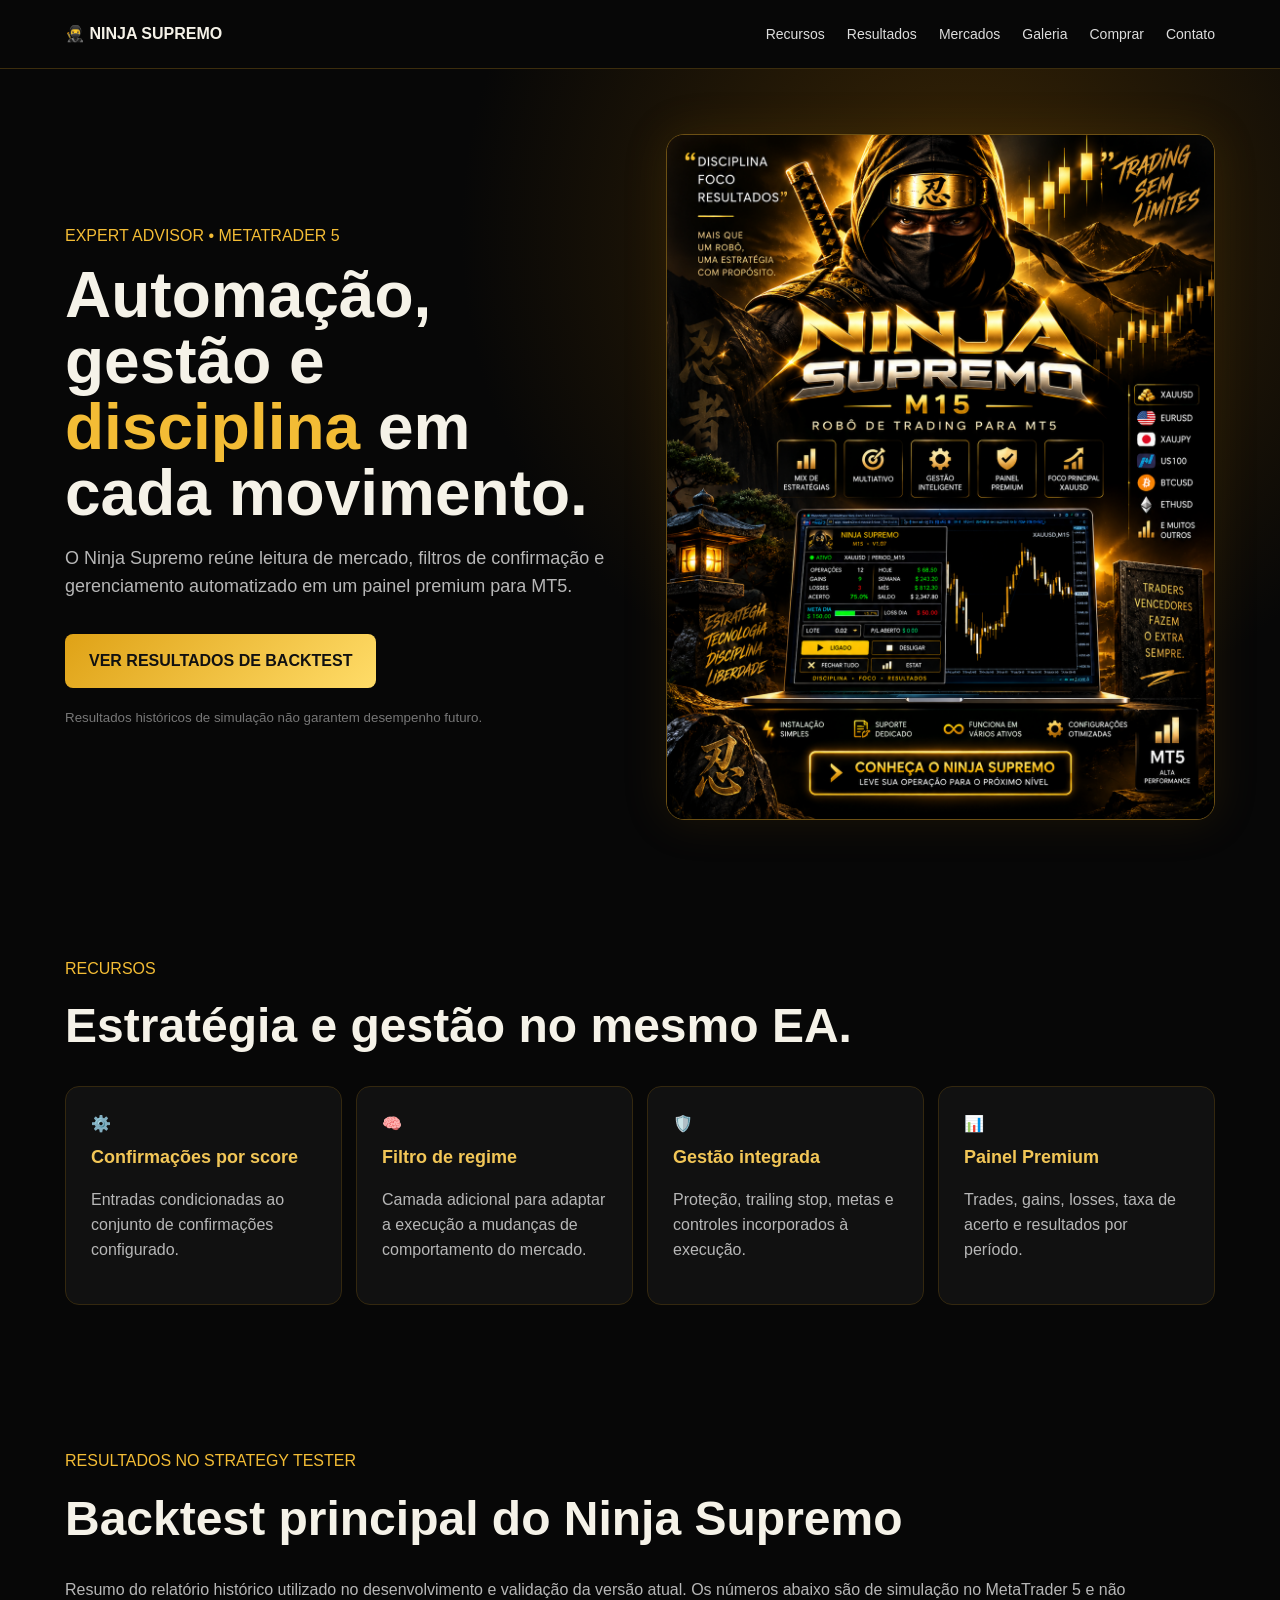
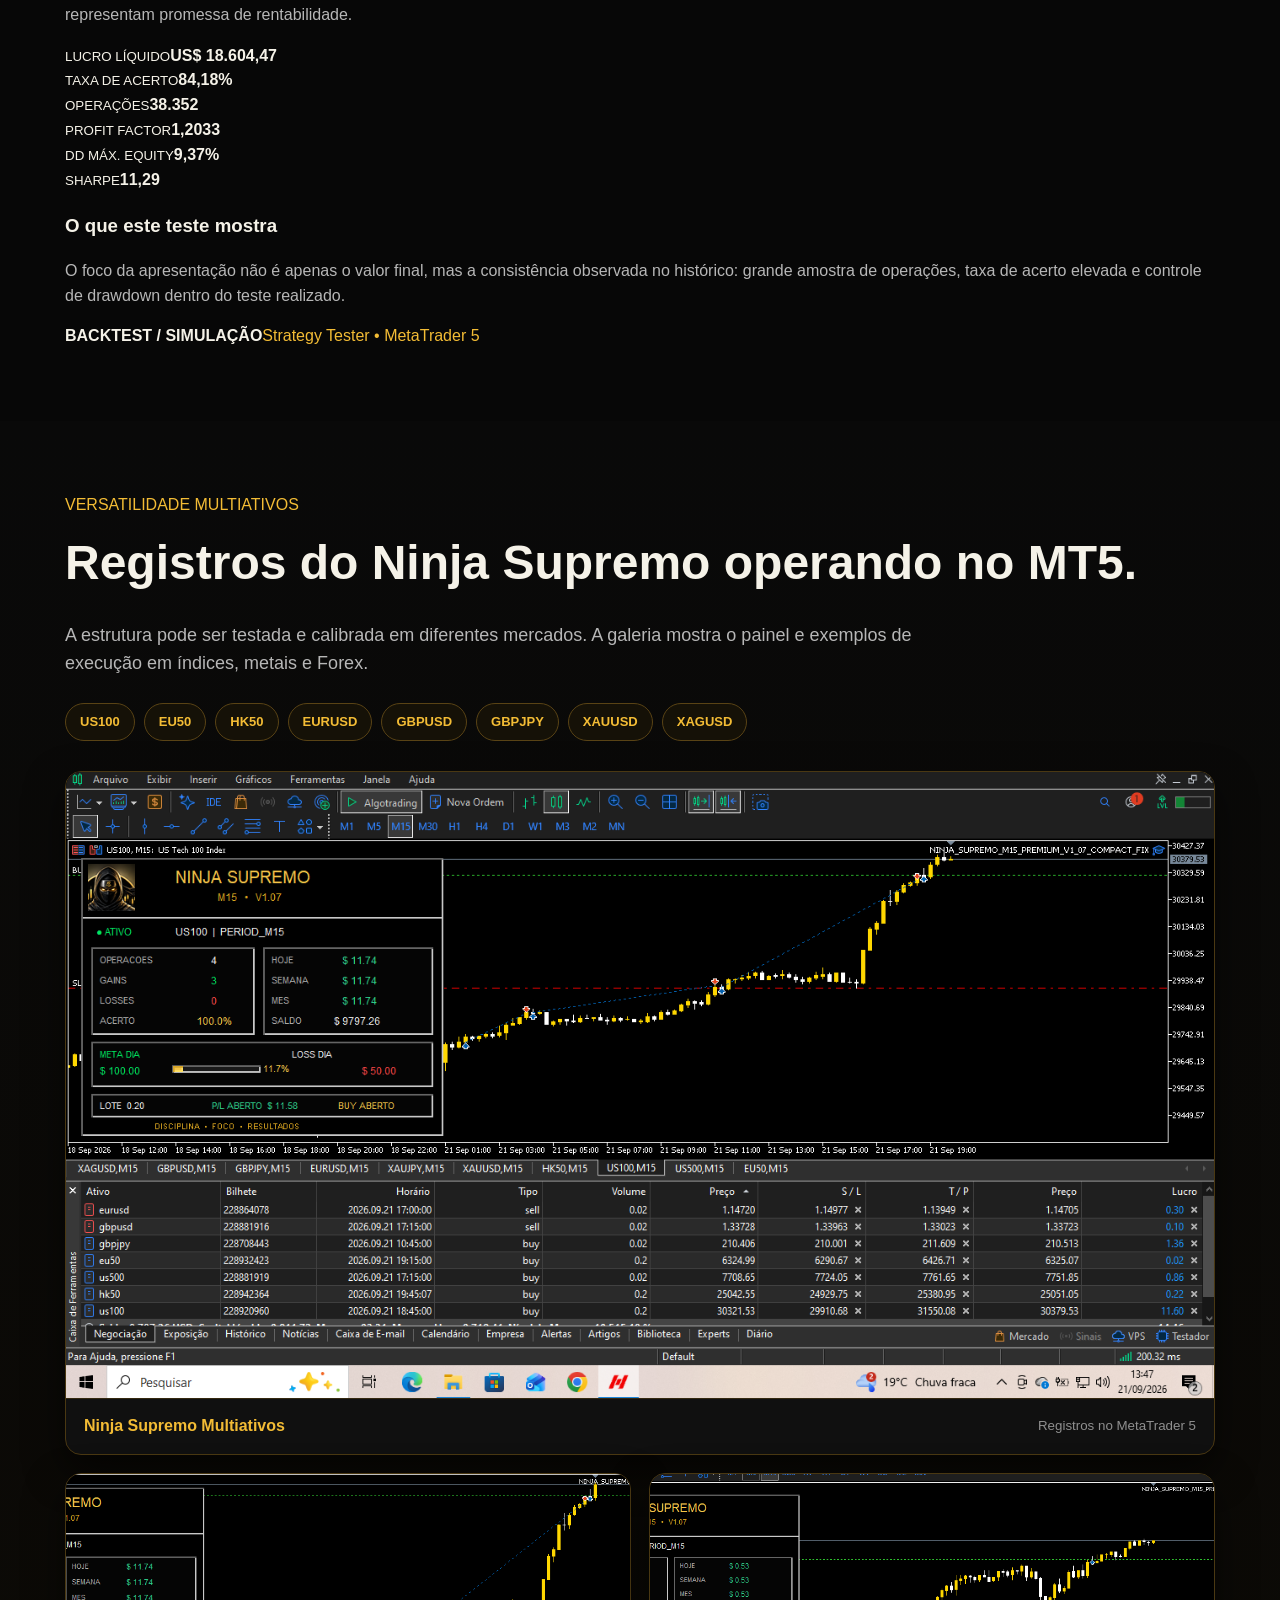
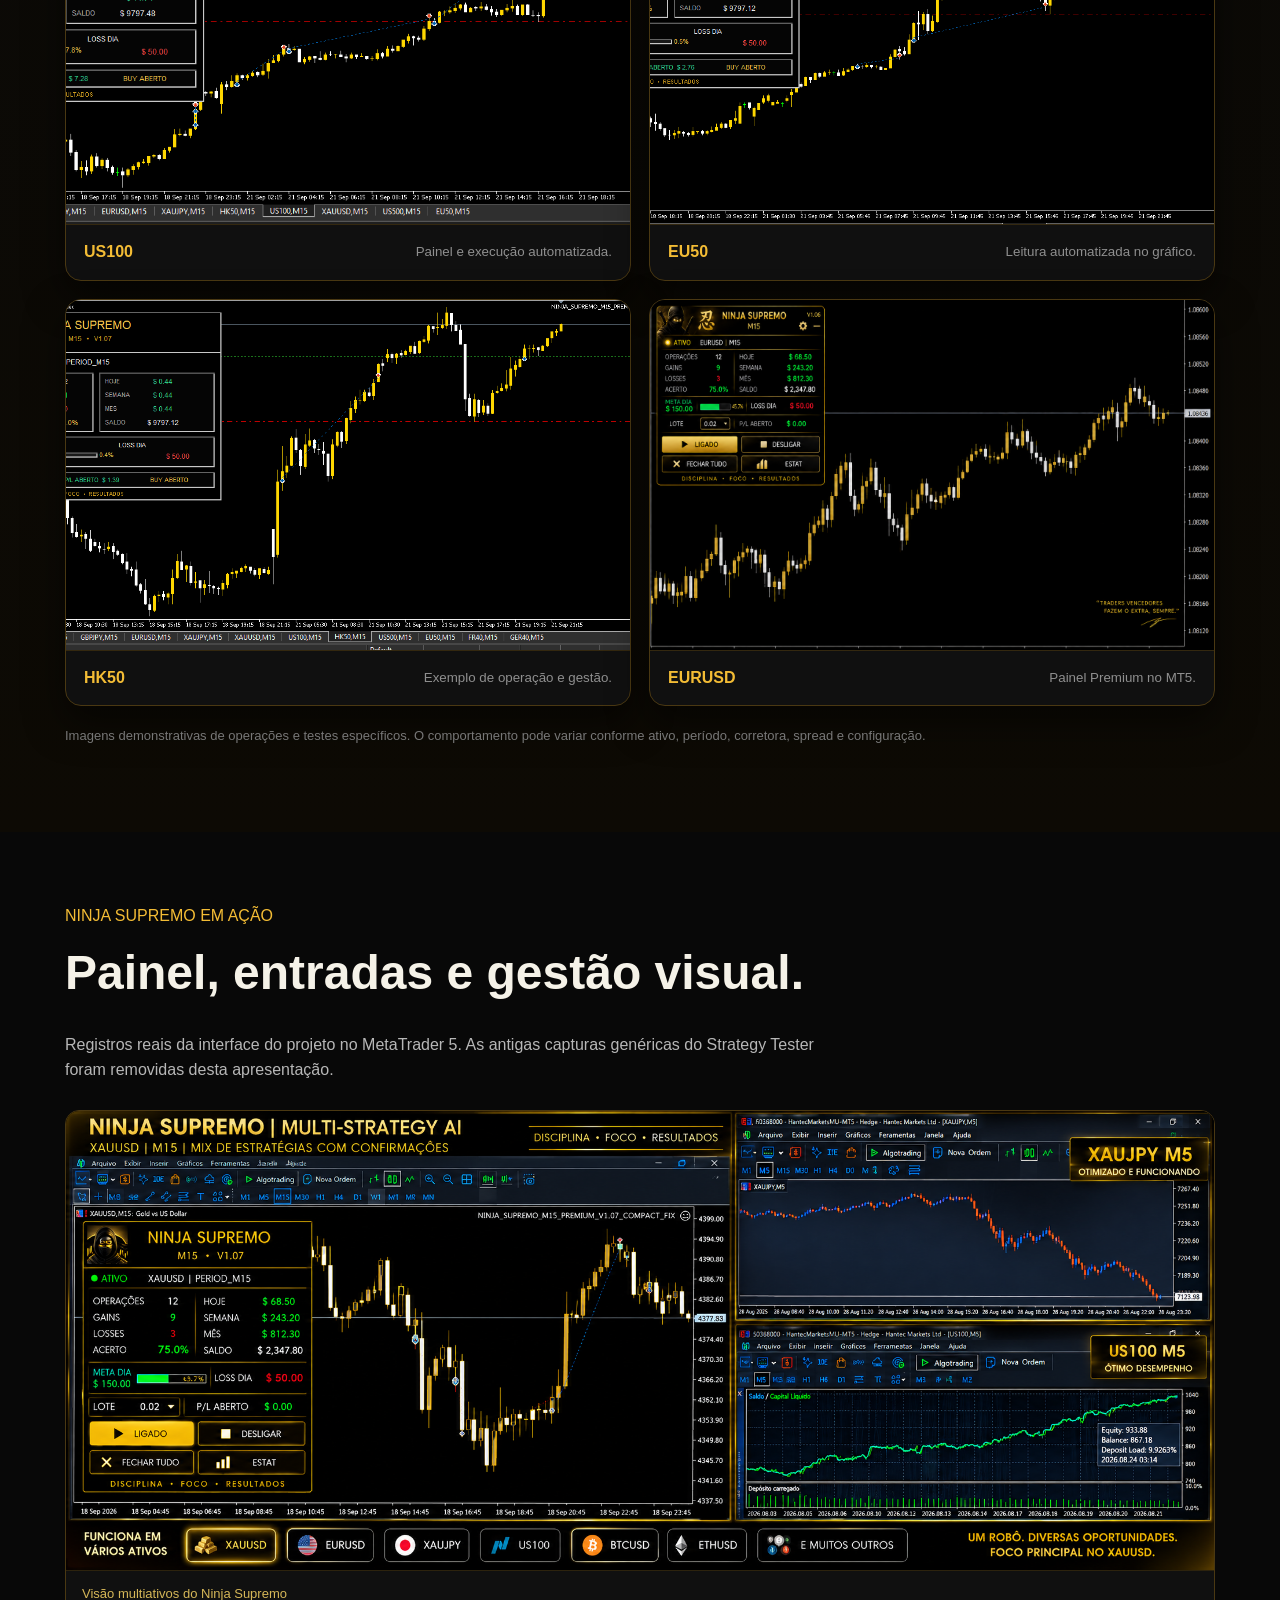
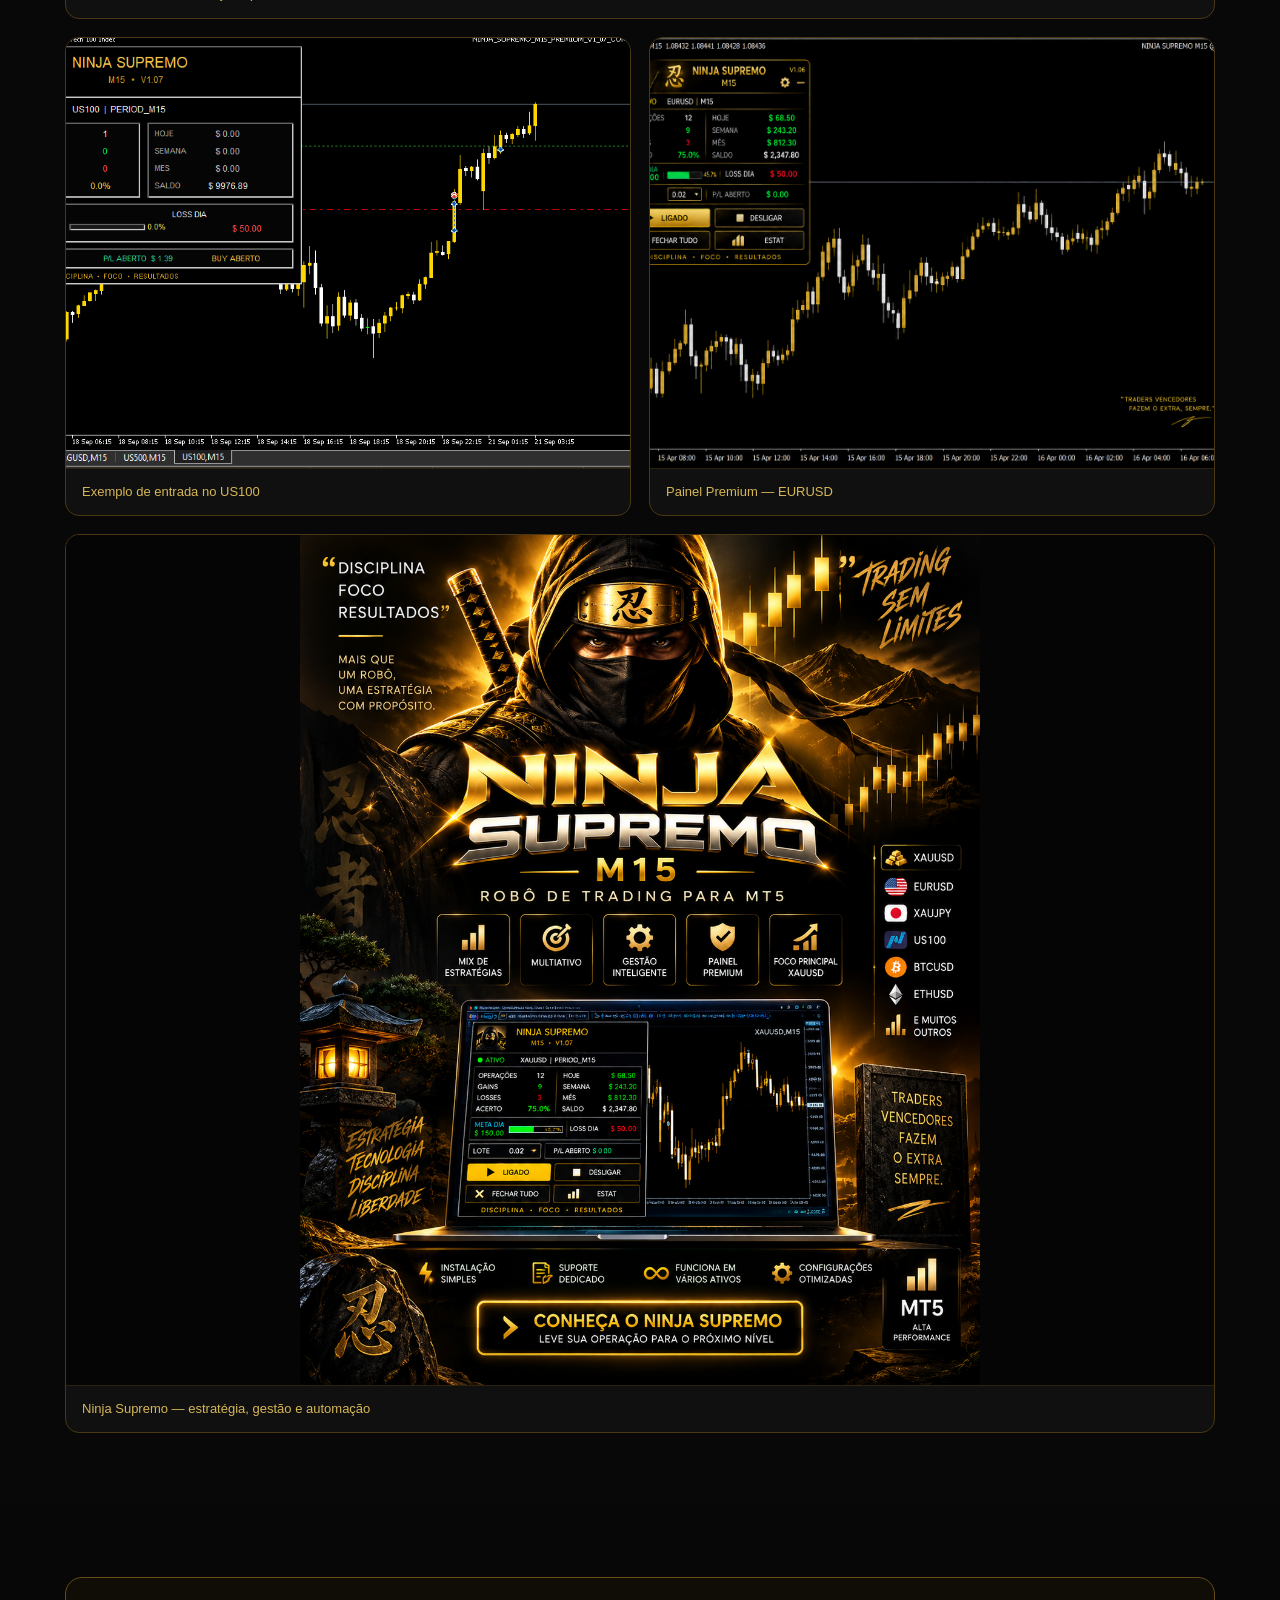
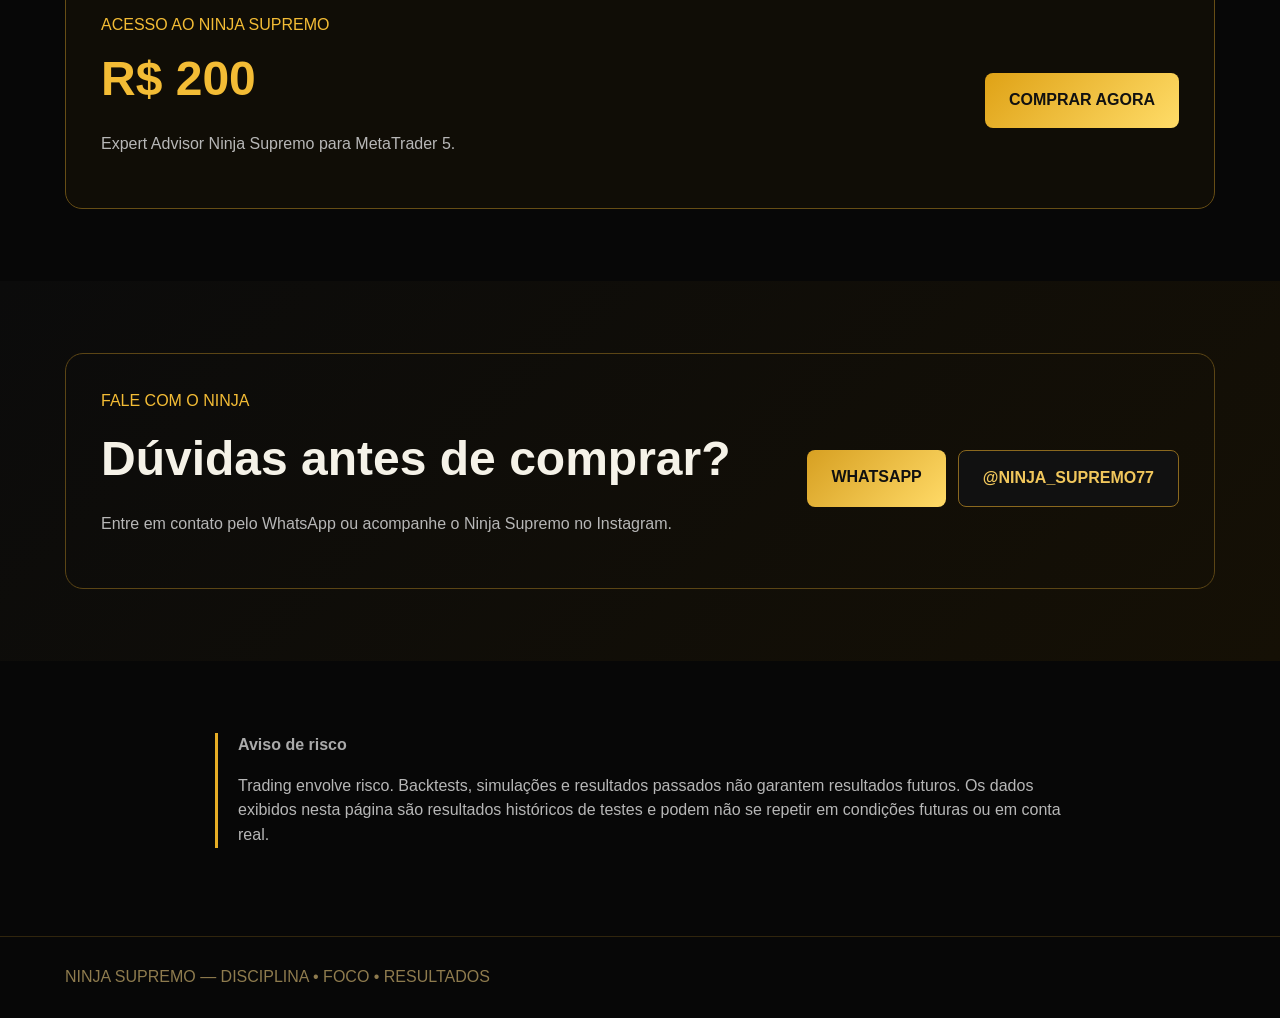
==== commit 2421fbeb: "Atualiza site com resultados do backtest e nova apresentação" ====
--- a/index.html
+++ b/index.html
@@ -1,45 +1,10 @@
-<!doctype html><html lang="pt-BR"><head><meta charset="utf-8"><meta name="viewport" content="width=device-width,initial-scale=1"><title>Ninja Supremo M15 | MT5</title><link rel="stylesheet" href="style.css"></head><body>
-<header><div class="wrap nav"><b>🥷 NINJA SUPREMO <i>M15</i></b><nav><a href="#recursos">Recursos</a><a href="#mercados">Mercados</a><a href="#acao">Em ação</a><a href="#galeria">Galeria</a><a href="#comprar">Comprar</a><a href="#contato">Contato</a></nav></div></header>
-<section class="hero"><div class="wrap grid"><div><span>EXPERT ADVISOR • METATRADER 5 • M15</span><h1>Estratégia, disciplina e <em>tecnologia</em> em cada movimento.</h1><p>Automação, gestão e mix de estratégias em um painel premium. Foco principal em XAUUSD, com possibilidade de testes e calibração em diferentes ativos.</p><a class="btn" href="#comprar">CONHECER O NINJA</a><small>Resultados variam conforme ativo, corretora, spread e configuração. Faça backtests antes de utilizar.</small></div><img src="assets/ninja-supremo-post.png" alt="Ninja Supremo M15"></div></section>
-<section id="recursos"><div class="wrap"><span>RECURSOS</span><h2>Um robô. Diversas possibilidades.</h2><div class="cards"><article>⚙️ <b>Mix de estratégias</b><p>Regras automatizadas em um único EA.</p></article><article>🥇 <b>Foco XAUUSD</b><p>Projeto com atenção especial ao ouro.</p></article><article>🛡️ <b>Gestão integrada</b><p>Parâmetros de gerenciamento incorporados.</p></article><article>📊 <b>Painel Premium</b><p>Operações, gains, losses, acerto e resultados por período.</p></article></div></div></section>
-<section id="mercados" class="mercados"><div class="wrap">
-<span>VERSATILIDADE MULTIATIVOS</span><h2>Desenvolvido para operar em índices e diversos pares de moedas.</h2>
-<p class="markets-intro">O Ninja Supremo M15 permite testar e calibrar a mesma estrutura de automação em diferentes mercados no MetaTrader 5. Os registros abaixo mostram o EA aplicado em índices como US100, EU50 e HK50, além de pares de moedas.</p>
-<div class="market-badges"><b>US100</b><b>EU50</b><b>HK50</b><b>EURUSD</b><b>GBPUSD</b><b>GBPJPY</b><b>XAUJPY</b><b>XAUUSD</b></div>
-<div class="market-gallery">
-<figure class="market-feature"><img src="assets/ninja-multiativos.png" alt="Ninja Supremo operando em índices e pares de moedas no MetaTrader 5"><figcaption><strong>Índices e Forex em uma única visão</strong><small>Registro do Ninja Supremo M15 em diferentes ativos no MT5.</small></figcaption></figure>
-<figure><img src="assets/ninja-us100.png" alt="Ninja Supremo M15 em operação no índice US100"><figcaption><strong>US100</strong><small>Aplicação da estratégia em índice.</small></figcaption></figure>
-<figure><img src="assets/ninja-eu50.png" alt="Ninja Supremo M15 em operação no índice EU50"><figcaption><strong>EU50</strong><small>Leitura automatizada no gráfico M15.</small></figcaption></figure>
-<figure><img src="assets/ninja-hk50.png" alt="Ninja Supremo M15 em operação no índice HK50"><figcaption><strong>HK50</strong><small>Painel e gestão integrados.</small></figcaption></figure>
-<figure><img src="assets/ninja-us100-entrada.png" alt="Entrada do Ninja Supremo M15 no US100"><figcaption><strong>Entrada no US100</strong><small>Exemplo visual de uma operação no MT5.</small></figcaption></figure>
-</div>
-<p class="market-note">Imagens demonstrativas de operações específicas. Resultados variam conforme ativo, corretora, spread, período e configuração. Faça backtests e testes em conta de demonstração antes de qualquer utilização.</p>
-</div></section>
-<section id="acao" class="dark"><div class="wrap grid"><img src="assets/ninja-supremo-post.png" alt="Ninja Supremo em ação"><div><span>VEJA O NINJA EM AÇÃO</span><h2>MT5, painel e gestão em uma única experiência.</h2><p>Ao divulgar resultados do Strategy Tester, informe claramente ativo, período testado e que se trata de backtest/simulação.</p><div class="chips">XAUUSD • EURUSD • XAUJPY • US100 • BTCUSD</div></div></div></section>
-<section id="comprar"><div class="wrap buy"><div><span>ACESSO AO NINJA SUPREMO</span><h2>R$ 200</h2><p>Expert Advisor Ninja Supremo M15 para MetaTrader 5.</p></div><a class="btn" href="https://mpago.la/1uH1i5A" target="_blank" rel="noopener">COMPRAR AGORA</a></div></section>
-
-<section id="galeria" class="galeria"><div class="wrap">
-<span>GALERIA NINJA SUPREMO</span><h2>Veja o robô, o painel e testes no MT5.</h2>
-<p class="gallery-intro">Imagens do projeto, demonstrações do painel e registros de testes. Resultados de backtest são simulações e não garantem desempenho futuro.</p>
-<div class="gallery-grid">
-<figure class="wide"><img src="assets/multiativos.png" alt="Ninja Supremo em múltiplos ativos"><figcaption>Multiativos — demonstração do Ninja Supremo no MT5</figcaption></figure>
-<figure><img src="assets/painel-eurusd.png" alt="Painel Ninja Supremo no EURUSD M15"><figcaption>Painel Premium — EURUSD M15</figcaption></figure>
-<figure><img src="assets/ninja-logo.png" alt="Identidade visual Ninja Supremo"><figcaption>Identidade Ninja Supremo M15</figcaption></figure>
-<figure><img src="assets/backtest-xaujpy.jpg" alt="Backtest no MetaTrader 5"><figcaption>Registro de Strategy Tester — simulação/backtest</figcaption></figure>
-<figure><img src="assets/backtest-us100.jpg" alt="Teste do Ninja Supremo no MetaTrader 5"><figcaption>Teste em MT5 — simulação/backtest</figcaption></figure>
-<figure class="wide poster"><img src="assets/ninja-poster.png" alt="Ninja Supremo M15"><figcaption>Ninja Supremo M15 — estratégia, gestão e automação</figcaption></figure>
-</div></div></section><section id="contato" class="contato">
-  <div class="wrap contato-box">
-    <div>
-      <span>FALE COM O NINJA</span>
-      <h2>Dúvidas antes de comprar?</h2>
-      <p>Entre em contato pelo WhatsApp ou acompanhe o Ninja Supremo no Instagram.</p>
-    </div>
-    <div class="social-actions">
-      <a class="btn whatsapp" href="https://wa.me/5551999444927?text=Ol%C3%A1%21%20Vim%20pelo%20site%20do%20Ninja%20Supremo%20M15%20e%20quero%20mais%20informa%C3%A7%C3%B5es." target="_blank" rel="noopener">WHATSAPP</a>
-      <a class="btn instagram" href="https://www.instagram.com/ninja_supremo77/" target="_blank" rel="noopener">@NINJA_SUPREMO77</a>
-    </div>
-  </div>
-</section>
-<section><div class="wrap aviso"><b>Aviso de risco</b><p>Trading envolve risco. Backtests, simulações e resultados passados não garantem resultados futuros. Metas exibidas no painel são parâmetros de gerenciamento, não promessa de rentabilidade.</p></div></section>
-<footer><div class="wrap">NINJA SUPREMO M15 — DISCIPLINA • FOCO • RESULTADOS</div></footer></body></html>
+<!doctype html><html lang="pt-BR"><head><meta charset="utf-8"><meta name="viewport" content="width=device-width,initial-scale=1"><title>Ninja Supremo | Expert Advisor MT5</title><link rel="stylesheet" href="style.css"></head><body>
+<header><div class="wrap nav"><b>🥷 NINJA SUPREMO</b><nav><a href="#recursos">Recursos</a><a href="#resultados">Resultados</a><a href="#mercados">Mercados</a><a href="#galeria">Galeria</a><a href="#comprar">Comprar</a><a href="#contato">Contato</a></nav></div></header>
+<section class="hero"><div class="wrap grid"><div><span>EXPERT ADVISOR • METATRADER 5</span><h1>Automação, gestão e <em>disciplina</em> em cada movimento.</h1><p>O Ninja Supremo reúne leitura de mercado, filtros de confirmação e gerenciamento automatizado em um painel premium para MT5.</p><a class="btn" href="#resultados">VER RESULTADOS DE BACKTEST</a><small>Resultados históricos de simulação não garantem desempenho futuro.</small></div><img src="assets/ninja-supremo-post.png" alt="Ninja Supremo"></div></section>
+<section id="recursos"><div class="wrap"><span>RECURSOS</span><h2>Estratégia e gestão no mesmo EA.</h2><div class="cards"><article>⚙️ <b>Confirmações por score</b><p>Entradas condicionadas ao conjunto de confirmações configurado.</p></article><article>🧠 <b>Filtro de regime</b><p>Camada adicional para adaptar a execução a mudanças de comportamento do mercado.</p></article><article>🛡️ <b>Gestão integrada</b><p>Proteção, trailing stop, metas e controles incorporados à execução.</p></article><article>📊 <b>Painel Premium</b><p>Trades, gains, losses, taxa de acerto e resultados por período.</p></article></div></div></section>
+<section id="resultados" class="results"><div class="wrap"><span>RESULTADOS NO STRATEGY TESTER</span><h2>Backtest principal do Ninja Supremo</h2><p class="results-lead">Resumo do relatório histórico utilizado no desenvolvimento e validação da versão atual. Os números abaixo são de simulação no MetaTrader 5 e não representam promessa de rentabilidade.</p><div class="stats"><article class="primary"><small>LUCRO LÍQUIDO</small><strong>US$ 18.604,47</strong></article><article><small>TAXA DE ACERTO</small><strong>84,18%</strong></article><article><small>OPERAÇÕES</small><strong>38.352</strong></article><article><small>PROFIT FACTOR</small><strong>1,2033</strong></article><article><small>DD MÁX. EQUITY</small><strong>9,37%</strong></article><article><small>SHARPE</small><strong>11,29</strong></article></div><div class="result-copy"><div><h3>O que este teste mostra</h3><p>O foco da apresentação não é apenas o valor final, mas a consistência observada no histórico: grande amostra de operações, taxa de acerto elevada e controle de drawdown dentro do teste realizado.</p></div><div class="backtest-tag"><b>BACKTEST / SIMULAÇÃO</b><span>Strategy Tester • MetaTrader 5</span></div></div></div></section>
+<section id="mercados" class="mercados"><div class="wrap"><span>VERSATILIDADE MULTIATIVOS</span><h2>Registros do Ninja Supremo operando no MT5.</h2><p class="markets-intro">A estrutura pode ser testada e calibrada em diferentes mercados. A galeria mostra o painel e exemplos de execução em índices, metais e Forex.</p><div class="market-badges"><b>US100</b><b>EU50</b><b>HK50</b><b>EURUSD</b><b>GBPUSD</b><b>GBPJPY</b><b>XAUUSD</b><b>XAGUSD</b></div><div class="market-gallery"><figure class="market-feature"><img src="assets/ninja-multiativos.png" alt="Ninja Supremo em múltiplos ativos"><figcaption><strong>Ninja Supremo Multiativos</strong><small>Registros no MetaTrader 5</small></figcaption></figure><figure><img src="assets/ninja-us100.png" alt="Ninja Supremo no US100"><figcaption><strong>US100</strong><small>Painel e execução automatizada.</small></figcaption></figure><figure><img src="assets/ninja-eu50.png" alt="Ninja Supremo no EU50"><figcaption><strong>EU50</strong><small>Leitura automatizada no gráfico.</small></figcaption></figure><figure><img src="assets/ninja-hk50.png" alt="Ninja Supremo no HK50"><figcaption><strong>HK50</strong><small>Exemplo de operação e gestão.</small></figcaption></figure><figure><img src="assets/painel-eurusd.png" alt="Ninja Supremo no EURUSD"><figcaption><strong>EURUSD</strong><small>Painel Premium no MT5.</small></figcaption></figure></div><p class="market-note">Imagens demonstrativas de operações e testes específicos. O comportamento pode variar conforme ativo, período, corretora, spread e configuração.</p></div></section>
+<section id="galeria" class="galeria"><div class="wrap"><span>NINJA SUPREMO EM AÇÃO</span><h2>Painel, entradas e gestão visual.</h2><p class="gallery-intro">Registros reais da interface do projeto no MetaTrader 5. As antigas capturas genéricas do Strategy Tester foram removidas desta apresentação.</p><div class="gallery-grid"><figure class="wide"><img src="assets/multiativos.png" alt="Ninja Supremo em múltiplos ativos"><figcaption>Visão multiativos do Ninja Supremo</figcaption></figure><figure><img src="assets/ninja-us100-entrada.png" alt="Entrada Ninja Supremo US100"><figcaption>Exemplo de entrada no US100</figcaption></figure><figure><img src="assets/painel-eurusd.png" alt="Painel Ninja Supremo EURUSD"><figcaption>Painel Premium — EURUSD</figcaption></figure><figure class="wide poster"><img src="assets/ninja-poster.png" alt="Ninja Supremo"><figcaption>Ninja Supremo — estratégia, gestão e automação</figcaption></figure></div></div></section>
+<section id="comprar"><div class="wrap buy"><div><span>ACESSO AO NINJA SUPREMO</span><h2>R$ 200</h2><p>Expert Advisor Ninja Supremo para MetaTrader 5.</p></div><a class="btn" href="https://pay.kiwify.com.br/9jp1IK0" target="_blank" rel="noopener">COMPRAR AGORA</a></div></section>
+<section id="contato" class="contato"><div class="wrap contato-box"><div><span>FALE COM O NINJA</span><h2>Dúvidas antes de comprar?</h2><p>Entre em contato pelo WhatsApp ou acompanhe o Ninja Supremo no Instagram.</p></div><div class="social-actions"><a class="btn whatsapp" href="https://wa.me/5551999444927?text=Ol%C3%A1%21%20Vim%20pelo%20site%20do%20Ninja%20Supremo%20e%20quero%20mais%20informa%C3%A7%C3%B5es." target="_blank" rel="noopener">WHATSAPP</a><a class="btn instagram" href="https://www.instagram.com/ninja_supremo77/" target="_blank" rel="noopener">@NINJA_SUPREMO77</a></div></div></section>
+<section><div class="wrap aviso"><b>Aviso de risco</b><p>Trading envolve risco. Backtests, simulações e resultados passados não garantem resultados futuros. Os dados exibidos nesta página são resultados históricos de testes e podem não se repetir em condições futuras ou em conta real.</p></div></section><footer><div class="wrap">NINJA SUPREMO — DISCIPLINA • FOCO • RESULTADOS</div></footer></body></html>
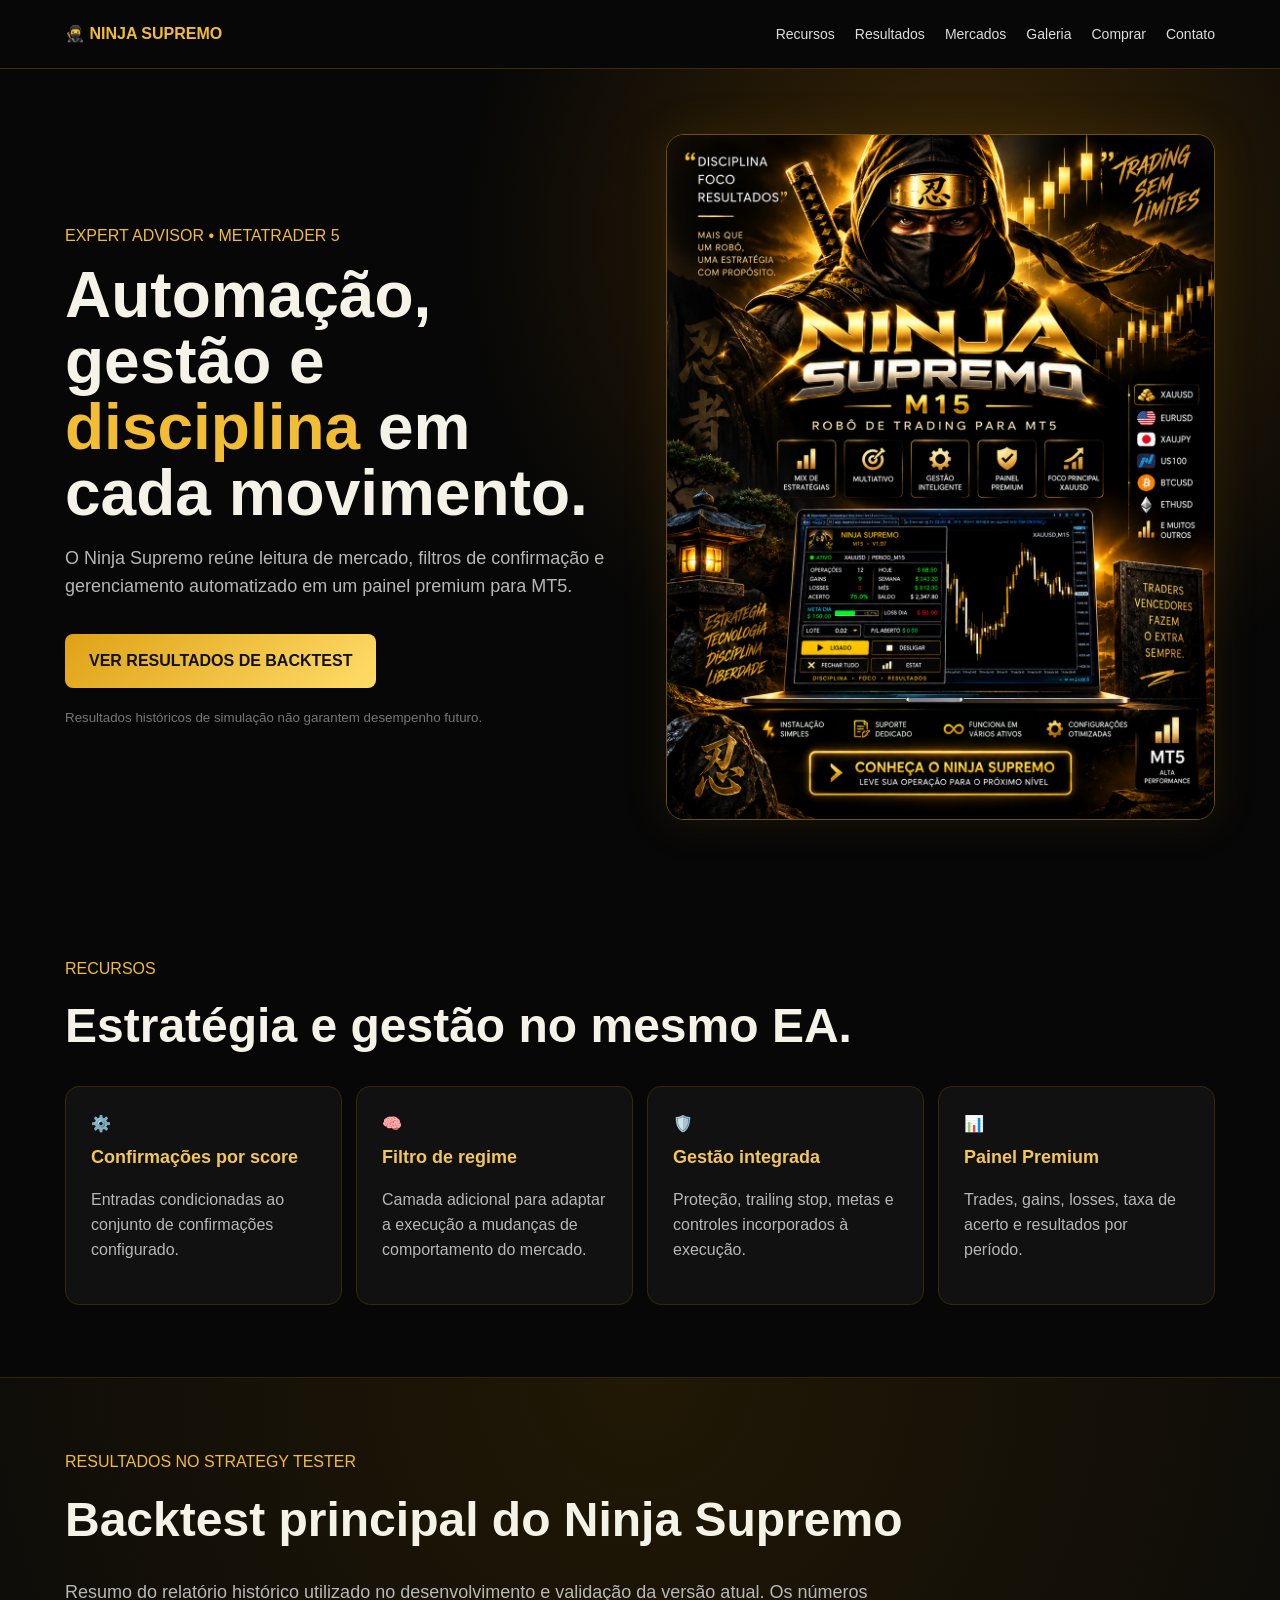
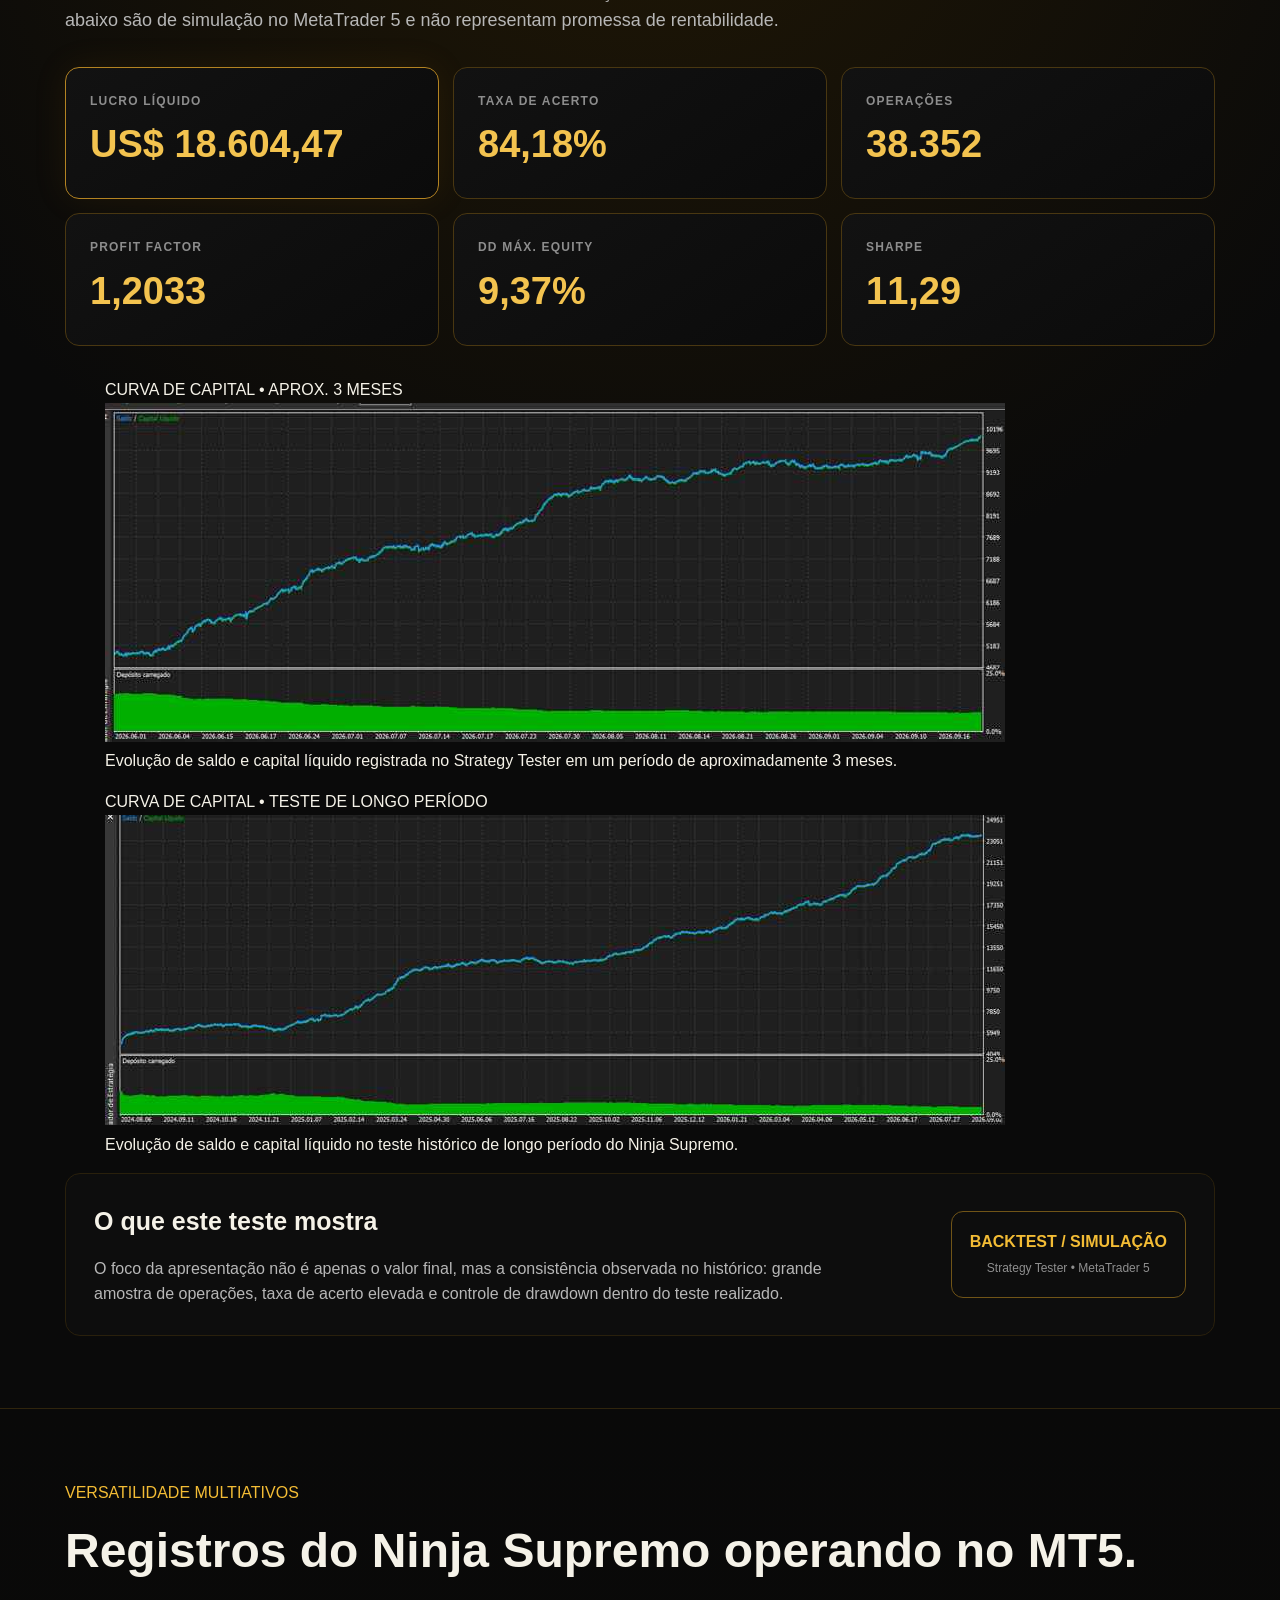
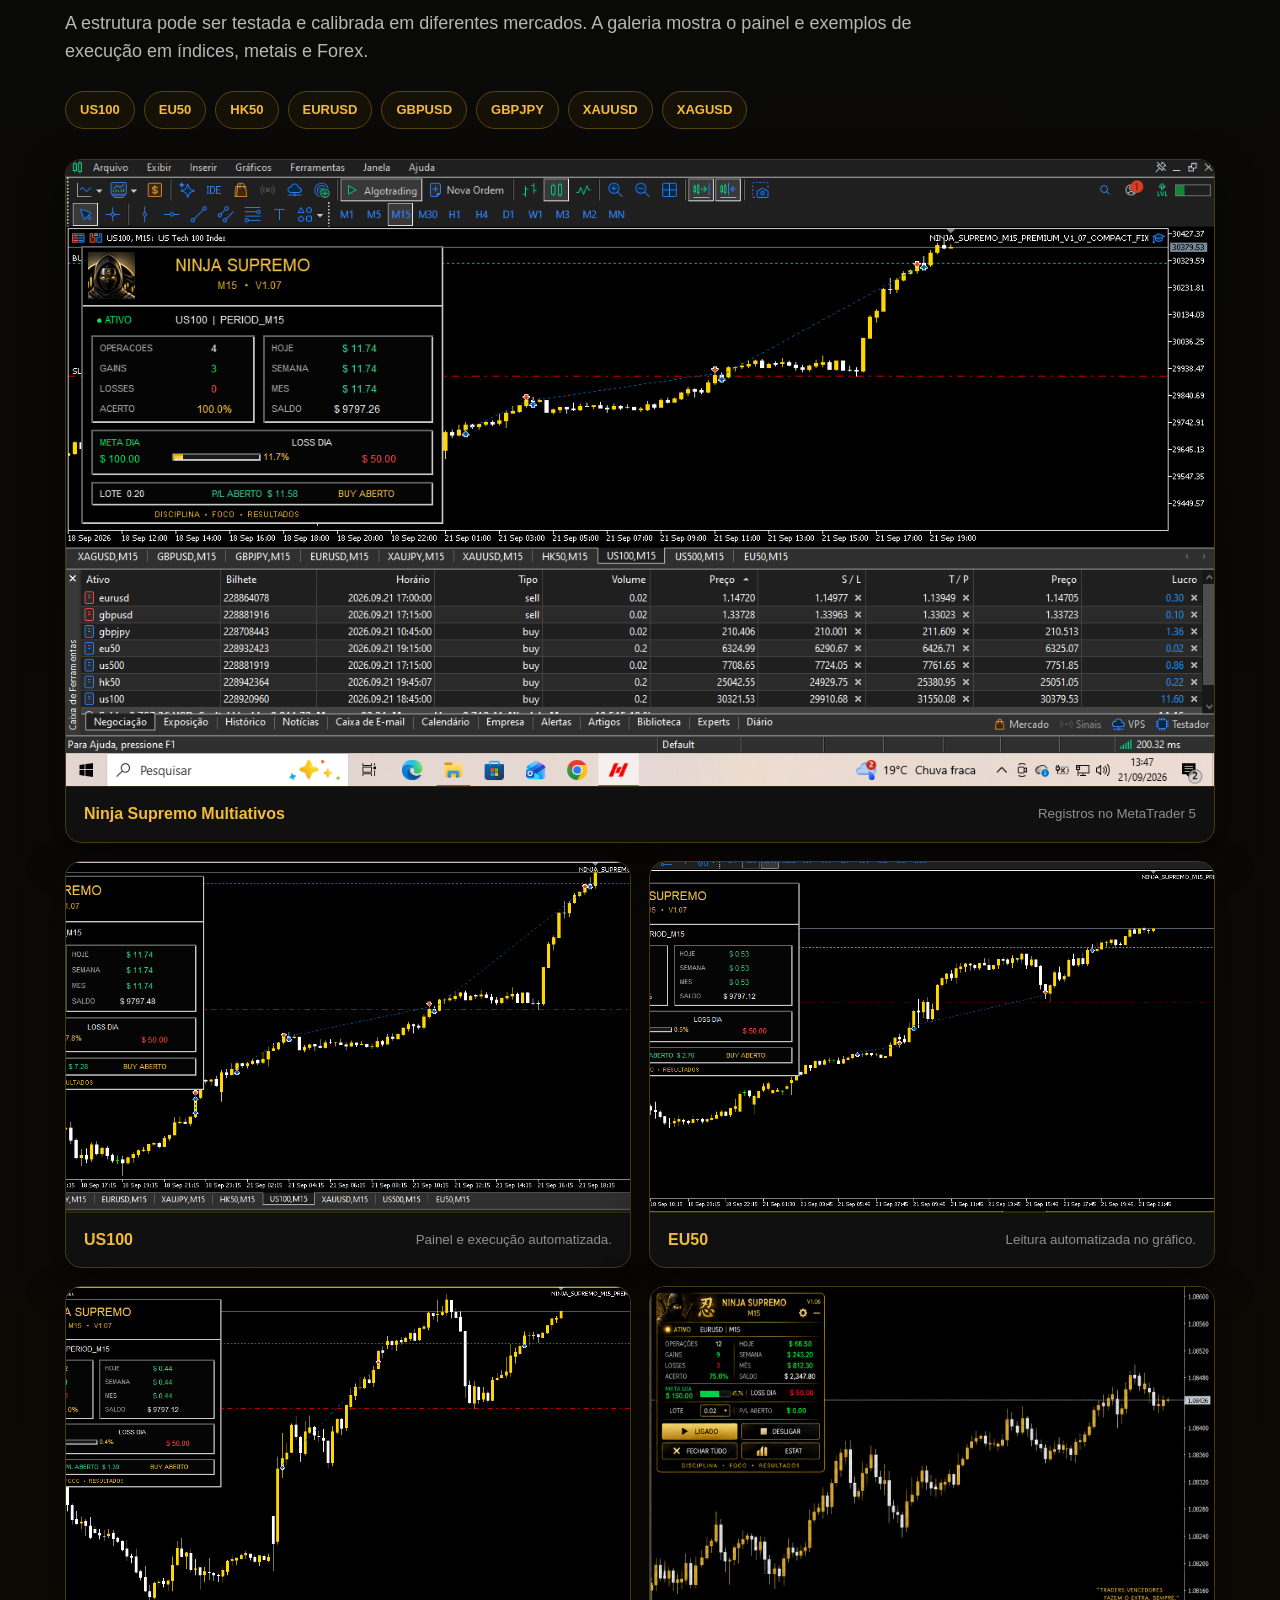
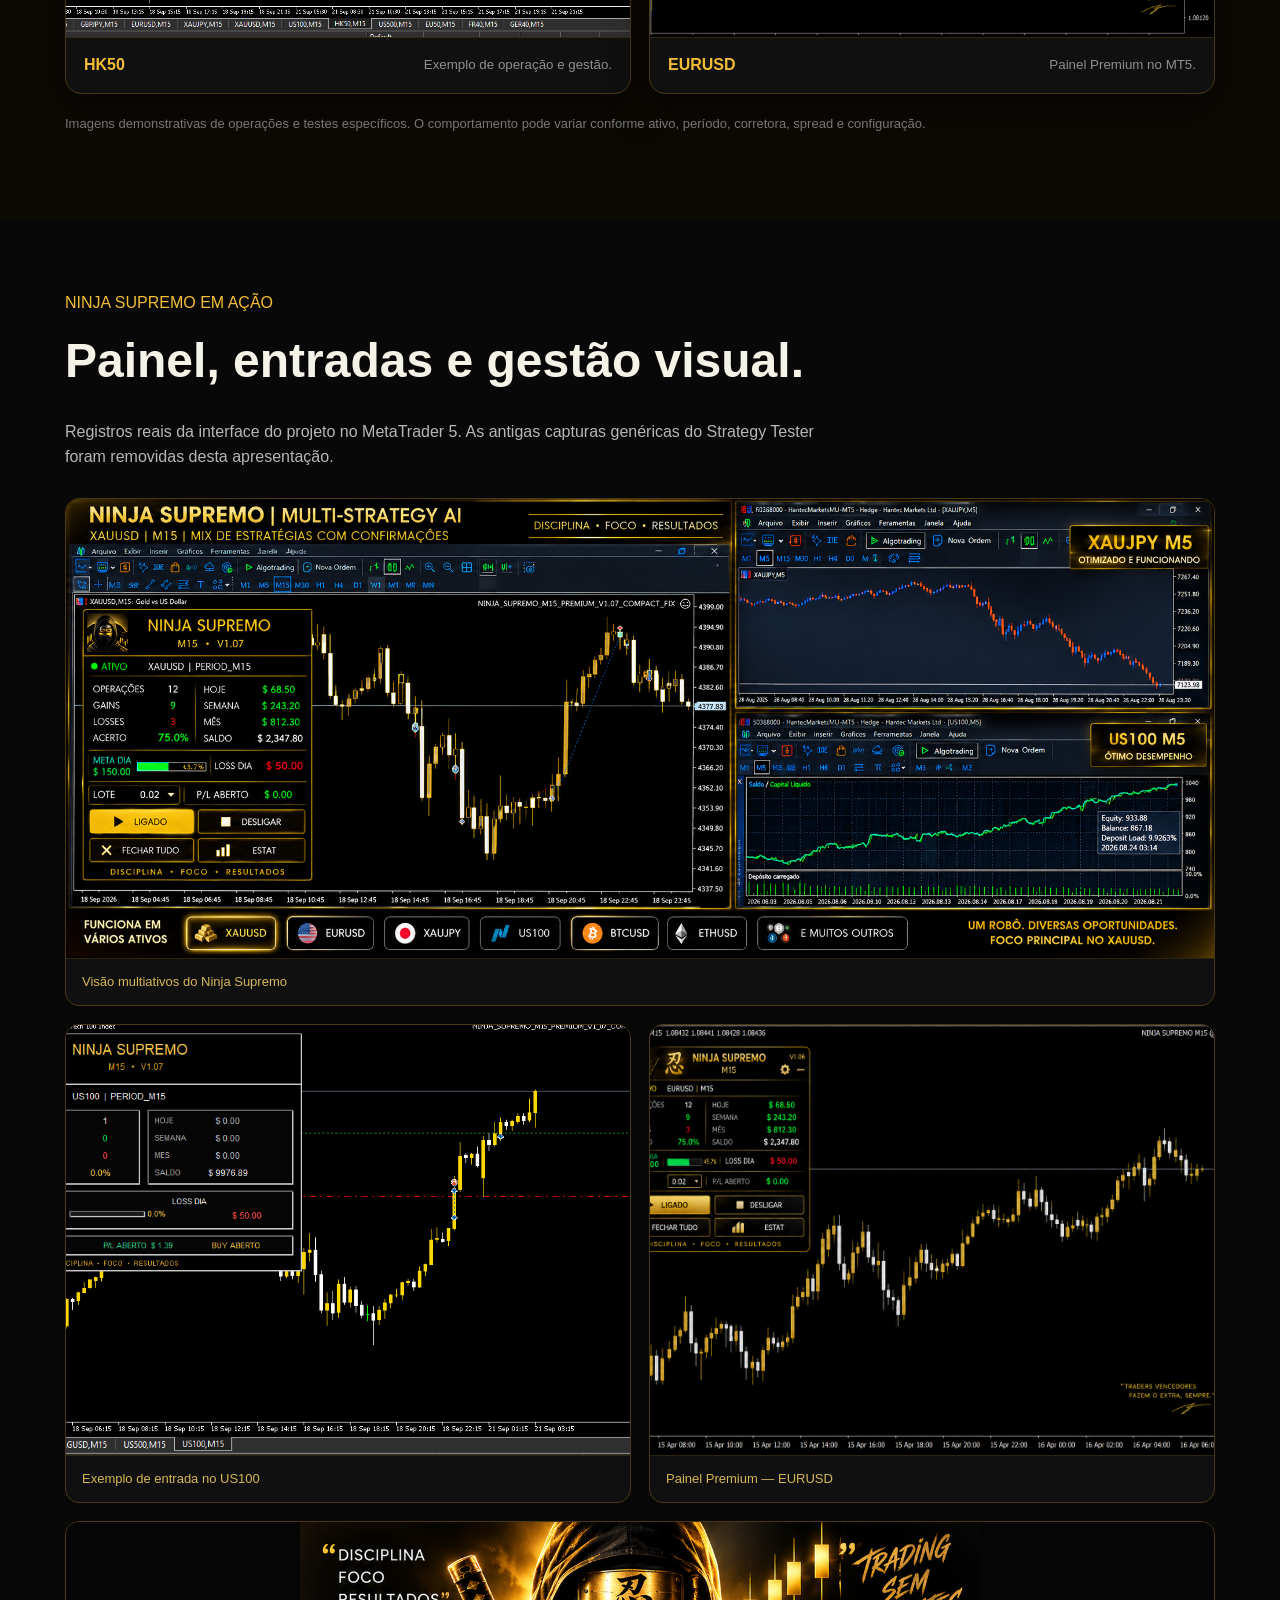
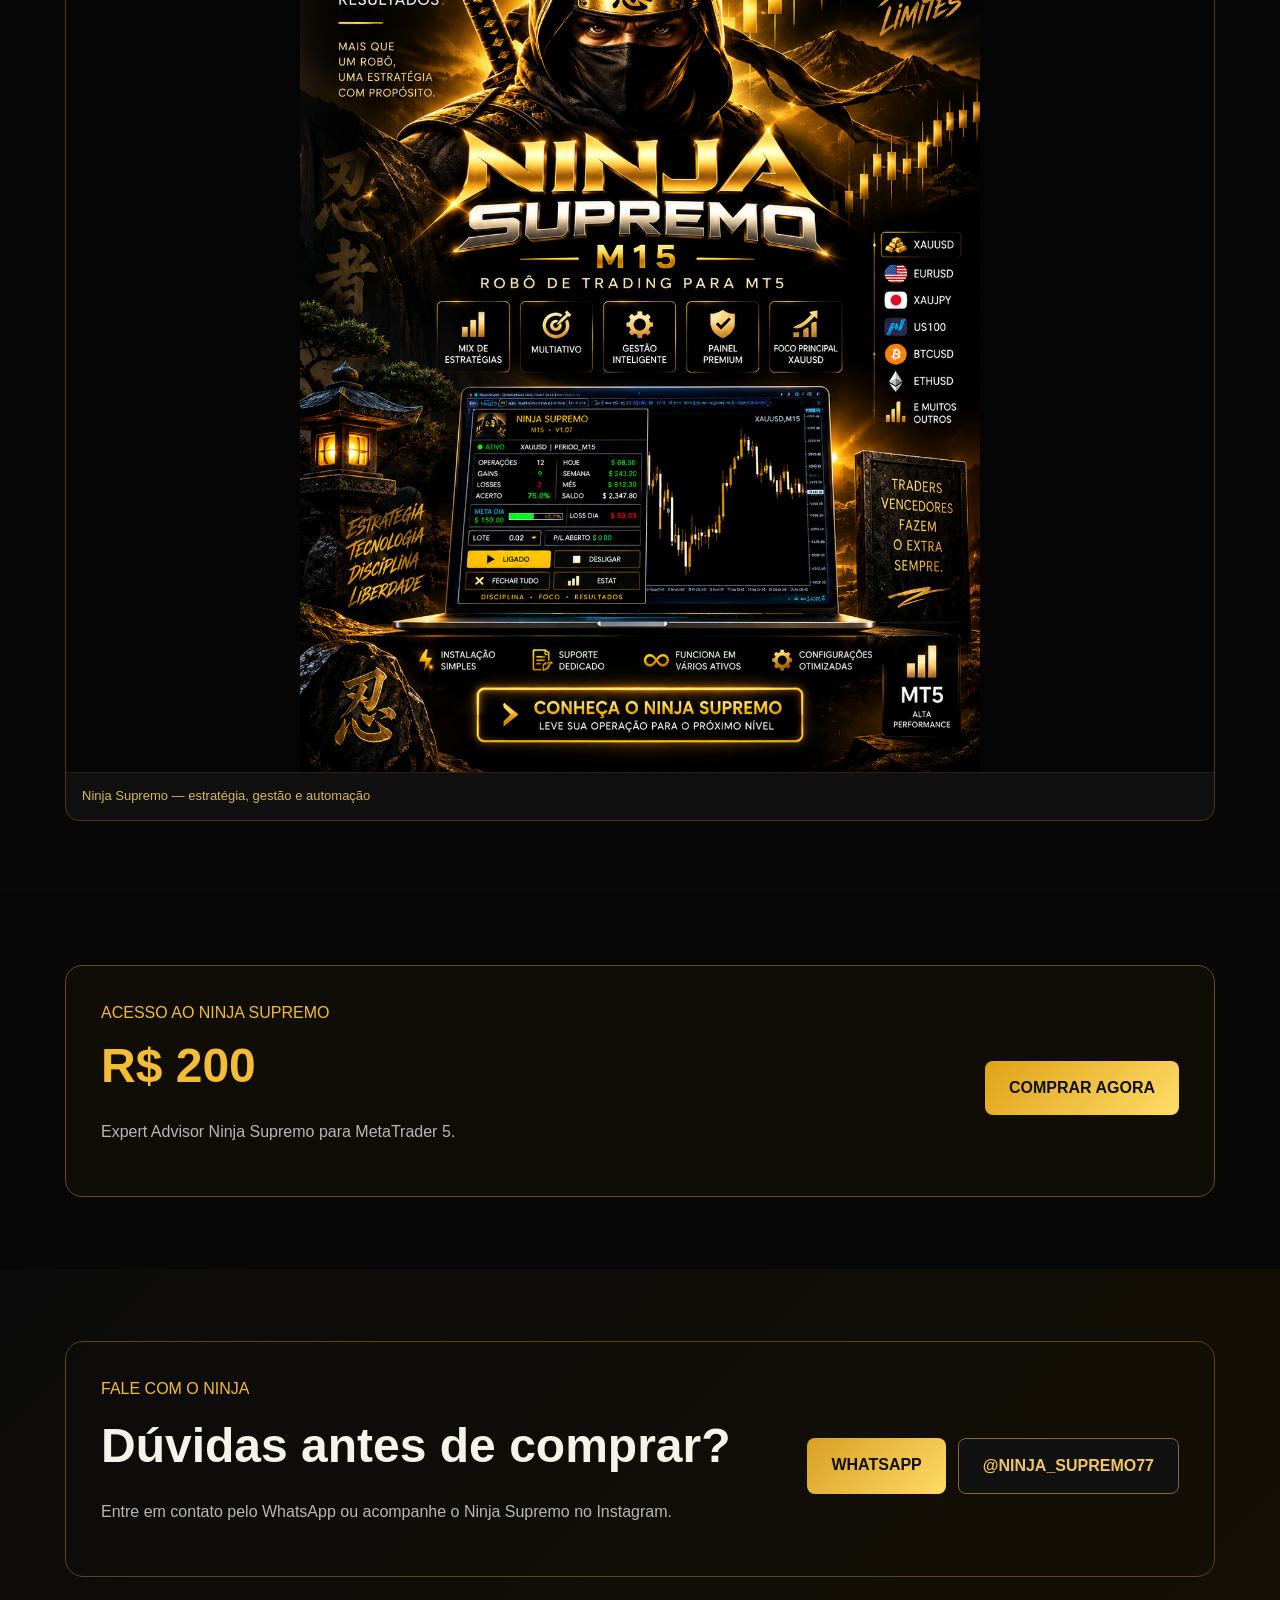
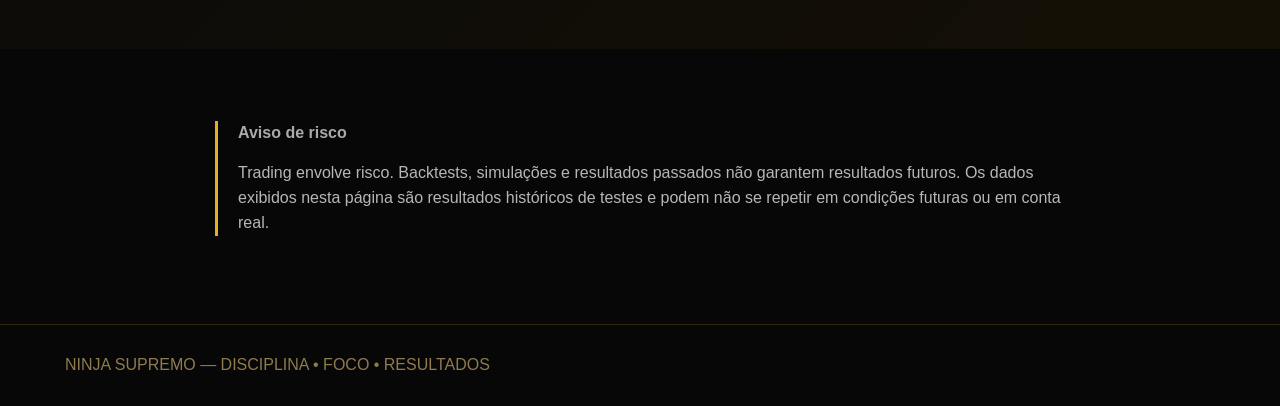
==== commit 2c284e82: "Adiciona curvas de capital aos resultados" ====
--- a/index.html
+++ b/index.html
@@ -2,7 +2,7 @@
 <header><div class="wrap nav"><b>🥷 NINJA SUPREMO</b><nav><a href="#recursos">Recursos</a><a href="#resultados">Resultados</a><a href="#mercados">Mercados</a><a href="#galeria">Galeria</a><a href="#comprar">Comprar</a><a href="#contato">Contato</a></nav></div></header>
 <section class="hero"><div class="wrap grid"><div><span>EXPERT ADVISOR • METATRADER 5</span><h1>Automação, gestão e <em>disciplina</em> em cada movimento.</h1><p>O Ninja Supremo reúne leitura de mercado, filtros de confirmação e gerenciamento automatizado em um painel premium para MT5.</p><a class="btn" href="#resultados">VER RESULTADOS DE BACKTEST</a><small>Resultados históricos de simulação não garantem desempenho futuro.</small></div><img src="assets/ninja-supremo-post.png" alt="Ninja Supremo"></div></section>
 <section id="recursos"><div class="wrap"><span>RECURSOS</span><h2>Estratégia e gestão no mesmo EA.</h2><div class="cards"><article>⚙️ <b>Confirmações por score</b><p>Entradas condicionadas ao conjunto de confirmações configurado.</p></article><article>🧠 <b>Filtro de regime</b><p>Camada adicional para adaptar a execução a mudanças de comportamento do mercado.</p></article><article>🛡️ <b>Gestão integrada</b><p>Proteção, trailing stop, metas e controles incorporados à execução.</p></article><article>📊 <b>Painel Premium</b><p>Trades, gains, losses, taxa de acerto e resultados por período.</p></article></div></div></section>
-<section id="resultados" class="results"><div class="wrap"><span>RESULTADOS NO STRATEGY TESTER</span><h2>Backtest principal do Ninja Supremo</h2><p class="results-lead">Resumo do relatório histórico utilizado no desenvolvimento e validação da versão atual. Os números abaixo são de simulação no MetaTrader 5 e não representam promessa de rentabilidade.</p><div class="stats"><article class="primary"><small>LUCRO LÍQUIDO</small><strong>US$ 18.604,47</strong></article><article><small>TAXA DE ACERTO</small><strong>84,18%</strong></article><article><small>OPERAÇÕES</small><strong>38.352</strong></article><article><small>PROFIT FACTOR</small><strong>1,2033</strong></article><article><small>DD MÁX. EQUITY</small><strong>9,37%</strong></article><article><small>SHARPE</small><strong>11,29</strong></article></div><div class="result-copy"><div><h3>O que este teste mostra</h3><p>O foco da apresentação não é apenas o valor final, mas a consistência observada no histórico: grande amostra de operações, taxa de acerto elevada e controle de drawdown dentro do teste realizado.</p></div><div class="backtest-tag"><b>BACKTEST / SIMULAÇÃO</b><span>Strategy Tester • MetaTrader 5</span></div></div></div></section>
+<section id="resultados" class="results"><div class="wrap"><span>RESULTADOS NO STRATEGY TESTER</span><h2>Backtest principal do Ninja Supremo</h2><p class="results-lead">Resumo do relatório histórico utilizado no desenvolvimento e validação da versão atual. Os números abaixo são de simulação no MetaTrader 5 e não representam promessa de rentabilidade.</p><div class="stats"><article class="primary"><small>LUCRO LÍQUIDO</small><strong>US$ 18.604,47</strong></article><article><small>TAXA DE ACERTO</small><strong>84,18%</strong></article><article><small>OPERAÇÕES</small><strong>38.352</strong></article><article><small>PROFIT FACTOR</small><strong>1,2033</strong></article><article><small>DD MÁX. EQUITY</small><strong>9,37%</strong></article><article><small>SHARPE</small><strong>11,29</strong></article></div><div class="capital-curves"><figure><div class="curve-label">CURVA DE CAPITAL • APROX. 3 MESES</div><img src="assets/curva-3m.jpg" alt="Curva de capital do Ninja Supremo em aproximadamente três meses"><figcaption>Evolução de saldo e capital líquido registrada no Strategy Tester em um período de aproximadamente 3 meses.</figcaption></figure><figure><div class="curve-label">CURVA DE CAPITAL • TESTE DE LONGO PERÍODO</div><img src="assets/curva-longo.jpg" alt="Curva de capital de longo período do Ninja Supremo"><figcaption>Evolução de saldo e capital líquido no teste histórico de longo período do Ninja Supremo.</figcaption></figure></div><div class="result-copy"><div><h3>O que este teste mostra</h3><p>O foco da apresentação não é apenas o valor final, mas a consistência observada no histórico: grande amostra de operações, taxa de acerto elevada e controle de drawdown dentro do teste realizado.</p></div><div class="backtest-tag"><b>BACKTEST / SIMULAÇÃO</b><span>Strategy Tester • MetaTrader 5</span></div></div></div></section>
 <section id="mercados" class="mercados"><div class="wrap"><span>VERSATILIDADE MULTIATIVOS</span><h2>Registros do Ninja Supremo operando no MT5.</h2><p class="markets-intro">A estrutura pode ser testada e calibrada em diferentes mercados. A galeria mostra o painel e exemplos de execução em índices, metais e Forex.</p><div class="market-badges"><b>US100</b><b>EU50</b><b>HK50</b><b>EURUSD</b><b>GBPUSD</b><b>GBPJPY</b><b>XAUUSD</b><b>XAGUSD</b></div><div class="market-gallery"><figure class="market-feature"><img src="assets/ninja-multiativos.png" alt="Ninja Supremo em múltiplos ativos"><figcaption><strong>Ninja Supremo Multiativos</strong><small>Registros no MetaTrader 5</small></figcaption></figure><figure><img src="assets/ninja-us100.png" alt="Ninja Supremo no US100"><figcaption><strong>US100</strong><small>Painel e execução automatizada.</small></figcaption></figure><figure><img src="assets/ninja-eu50.png" alt="Ninja Supremo no EU50"><figcaption><strong>EU50</strong><small>Leitura automatizada no gráfico.</small></figcaption></figure><figure><img src="assets/ninja-hk50.png" alt="Ninja Supremo no HK50"><figcaption><strong>HK50</strong><small>Exemplo de operação e gestão.</small></figcaption></figure><figure><img src="assets/painel-eurusd.png" alt="Ninja Supremo no EURUSD"><figcaption><strong>EURUSD</strong><small>Painel Premium no MT5.</small></figcaption></figure></div><p class="market-note">Imagens demonstrativas de operações e testes específicos. O comportamento pode variar conforme ativo, período, corretora, spread e configuração.</p></div></section>
 <section id="galeria" class="galeria"><div class="wrap"><span>NINJA SUPREMO EM AÇÃO</span><h2>Painel, entradas e gestão visual.</h2><p class="gallery-intro">Registros reais da interface do projeto no MetaTrader 5. As antigas capturas genéricas do Strategy Tester foram removidas desta apresentação.</p><div class="gallery-grid"><figure class="wide"><img src="assets/multiativos.png" alt="Ninja Supremo em múltiplos ativos"><figcaption>Visão multiativos do Ninja Supremo</figcaption></figure><figure><img src="assets/ninja-us100-entrada.png" alt="Entrada Ninja Supremo US100"><figcaption>Exemplo de entrada no US100</figcaption></figure><figure><img src="assets/painel-eurusd.png" alt="Painel Ninja Supremo EURUSD"><figcaption>Painel Premium — EURUSD</figcaption></figure><figure class="wide poster"><img src="assets/ninja-poster.png" alt="Ninja Supremo"><figcaption>Ninja Supremo — estratégia, gestão e automação</figcaption></figure></div></div></section>
 <section id="comprar"><div class="wrap buy"><div><span>ACESSO AO NINJA SUPREMO</span><h2>R$ 200</h2><p>Expert Advisor Ninja Supremo para MetaTrader 5.</p></div><a class="btn" href="https://pay.kiwify.com.br/9jp1IK0" target="_blank" rel="noopener">COMPRAR AGORA</a></div></section>
--- a/style.css
+++ b/style.css
@@ -1,31 +1 @@
-*{box-sizing:border-box}html{scroll-behavior:smooth}body{margin:0;background:#070707;color:#f5f2e8;font-family:Arial,sans-serif;line-height:1.55}.wrap{width:min(1150px,92%);margin:auto}header{position:sticky;top:0;z-index:5;background:#080808ed;border-bottom:1px solid #3c2d0d}.nav{height:68px;display:flex;align-items:center;justify-content:space-between}.nav i,span,em{color:#f3bc35;font-style:normal}.nav a{color:#ddd;text-decoration:none;margin-left:22px;font-size:14px}.hero{background:radial-gradient(circle at 75% 20%,#3a2605,#070707 43%);padding:65px 0}.grid{display:grid;grid-template-columns:1fr 1fr;gap:52px;align-items:center}.grid img{width:100%;border-radius:18px;border:1px solid #6c5014;box-shadow:0 0 45px #a66b0025}h1{font-size:clamp(42px,5vw,70px);line-height:1.03;margin:14px 0}h2{font-size:clamp(30px,4vw,48px);margin:8px 0 22px}p{color:#b7b7b7}.hero p{font-size:18px}.hero small{display:block;color:#777;margin-top:20px}.btn{display:inline-block;background:linear-gradient(135deg,#dfa216,#ffdc68);color:#111;text-decoration:none;font-weight:900;padding:15px 24px;border-radius:8px;margin-top:15px}section{padding:72px 0}.cards{display:grid;grid-template-columns:repeat(4,1fr);gap:14px}.cards article{background:#111;border:1px solid #34280f;padding:25px;border-radius:14px}.cards b{display:block;color:#f2c657;font-size:18px;margin-top:8px}.dark{background:#0c0c0c}.chips{color:#e6bd54;border:1px solid #4b3912;padding:12px;border-radius:8px}.buy{display:flex;justify-content:space-between;align-items:center;border:1px solid #664d15;background:#100d06;padding:35px;border-radius:17px}.buy h2{color:#f3bc35;margin:4px 0}.aviso{border-left:3px solid #e6ad25;padding-left:20px;color:#aaa;max-width:850px!important}footer{border-top:1px solid #30250d;padding:28px 0;color:#8e7b4e}@media(max-width:800px){nav{display:none}.grid{grid-template-columns:1fr}.hero .grid img{order:-1}.cards{grid-template-columns:1fr 1fr}.buy{display:block}}@media(max-width:520px){.cards{grid-template-columns:1fr}section{padding:50px 0}h1{font-size:42px}}
-.contato{background:linear-gradient(135deg,#0b0b0b,#151005)}
-.contato-box{display:flex;justify-content:space-between;align-items:center;gap:35px;border:1px solid #5b4515;padding:35px;border-radius:18px}
-.contato-box h2{margin-bottom:5px}.social-actions{display:flex;gap:12px;flex-wrap:wrap}
-.whatsapp{background:linear-gradient(135deg,#d7a022,#ffda67);color:#101010}
-.instagram{background:#111;color:#f1c75c;border:1px solid #8a681e}
-@media(max-width:800px){.contato-box{display:block}.social-actions{margin-top:20px}.social-actions .btn{flex:1;text-align:center}}
-
-.galeria{background:#080808}.gallery-intro{max-width:780px;margin-bottom:28px}
-.gallery-grid{display:grid;grid-template-columns:repeat(2,1fr);gap:18px}
-.gallery-grid figure{margin:0;background:#101010;border:1px solid #4a3812;border-radius:14px;overflow:hidden}
-.gallery-grid figure.wide{grid-column:1/-1}
-.gallery-grid img{display:block;width:100%;height:430px;object-fit:cover;background:#050505}
-.gallery-grid .wide img{height:auto;max-height:720px;object-fit:contain}
-.gallery-grid .poster img{max-height:850px}
-.gallery-grid figcaption{padding:13px 16px;color:#d6b758;font-size:13px;border-top:1px solid #2d230d}
-@media(max-width:760px){.gallery-grid{grid-template-columns:1fr}.gallery-grid figure.wide{grid-column:auto}.gallery-grid img{height:auto}}
-
-.mercados{background:linear-gradient(180deg,#090909,#0d0a04)}
-.markets-intro{max-width:850px;font-size:18px}
-.market-badges{display:flex;gap:9px;flex-wrap:wrap;margin:25px 0 30px}
-.market-badges b{color:#f3bc35;background:#151107;border:1px solid #594315;border-radius:999px;padding:8px 14px;font-size:13px}
-.market-gallery{display:grid;grid-template-columns:repeat(2,1fr);gap:18px}
-.market-gallery figure{margin:0;background:#101010;border:1px solid #4a3812;border-radius:16px;overflow:hidden;box-shadow:0 16px 38px #0008}
-.market-gallery .market-feature{grid-column:1/-1}
-.market-gallery img{display:block;width:100%;height:350px;object-fit:cover;background:#030303}
-.market-gallery .market-feature img{height:auto;max-height:720px;object-fit:contain}
-.market-gallery figcaption{display:flex;justify-content:space-between;gap:16px;align-items:center;padding:15px 18px;border-top:1px solid #34280f}
-.market-gallery figcaption strong{color:#f3bc35}.market-gallery figcaption small{color:#8f8f8f;text-align:right}
-.market-note{font-size:13px;color:#777;max-width:900px;margin-top:20px}
-@media(max-width:760px){.market-gallery{grid-template-columns:1fr}.market-gallery .market-feature{grid-column:auto}.market-gallery img{height:auto}.market-gallery figcaption{display:block}.market-gallery figcaption small{display:block;text-align:left;margin-top:4px}}
+*{box-sizing:border-box}html{scroll-behavior:smooth}body{margin:0;background:#070707;color:#f5f2e8;font-family:Arial,sans-serif;line-height:1.55}.wrap{width:min(1150px,92%);margin:auto}header{position:sticky;top:0;z-index:5;background:#080808ed;border-bottom:1px solid #3c2d0d}.nav{height:68px;display:flex;align-items:center;justify-content:space-between}.nav b{color:#f3bc35}.nav i,span,em{color:#f3bc35;font-style:normal}.nav a{color:#ddd;text-decoration:none;margin-left:20px;font-size:14px}.hero{background:radial-gradient(circle at 75% 20%,#3a2605,#070707 43%);padding:65px 0}.grid{display:grid;grid-template-columns:1fr 1fr;gap:52px;align-items:center}.grid img{width:100%;border-radius:18px;border:1px solid #6c5014;box-shadow:0 0 45px #a66b0025}h1{font-size:clamp(42px,5vw,70px);line-height:1.03;margin:14px 0}h2{font-size:clamp(30px,4vw,48px);margin:8px 0 22px}h3{font-size:25px;margin:0 0 8px}p{color:#b7b7b7}.hero p{font-size:18px}.hero small{display:block;color:#777;margin-top:20px}.btn{display:inline-block;background:linear-gradient(135deg,#dfa216,#ffdc68);color:#111;text-decoration:none;font-weight:900;padding:15px 24px;border-radius:8px;margin-top:15px}section{padding:72px 0}.cards{display:grid;grid-template-columns:repeat(4,1fr);gap:14px}.cards article{background:#111;border:1px solid #34280f;padding:25px;border-radius:14px}.cards b{display:block;color:#f2c657;font-size:18px;margin-top:8px}.results{background:radial-gradient(circle at 50% 0,#211805,#0a0a0a 48%);border-top:1px solid #30250d;border-bottom:1px solid #30250d}.results-lead{font-size:18px;max-width:850px}.stats{display:grid;grid-template-columns:repeat(3,1fr);gap:14px;margin:32px 0}.stats article{min-height:130px;padding:24px;background:linear-gradient(145deg,#121212,#0b0b0b);border:1px solid #493711;border-radius:14px;display:flex;flex-direction:column;justify-content:center}.stats article.primary{border-color:#b38322;box-shadow:0 0 35px #b0780018}.stats small{color:#8d8d8d;font-size:12px;font-weight:700;letter-spacing:1.2px}.stats strong{color:#f3c34f;font-size:clamp(26px,3vw,38px);margin-top:5px}.result-copy{display:flex;justify-content:space-between;gap:35px;align-items:center;background:#0d0d0d;border:1px solid #29200c;padding:28px;border-radius:15px}.result-copy p{max-width:730px;margin-bottom:0}.backtest-tag{min-width:230px;padding:18px;border:1px solid #705417;border-radius:12px;text-align:center}.backtest-tag b{display:block;color:#f3bc35}.backtest-tag span{font-size:12px;color:#8f8f8f}.mercados{background:linear-gradient(180deg,#090909,#0d0a04)}.markets-intro{max-width:850px;font-size:18px}.market-badges{display:flex;gap:9px;flex-wrap:wrap;margin:25px 0 30px}.market-badges b{color:#f3bc35;background:#151107;border:1px solid #594315;border-radius:999px;padding:8px 14px;font-size:13px}.market-gallery{display:grid;grid-template-columns:repeat(2,1fr);gap:18px}.market-gallery figure{margin:0;background:#101010;border:1px solid #4a3812;border-radius:16px;overflow:hidden;box-shadow:0 16px 38px #0008}.market-gallery .market-feature{grid-column:1/-1}.market-gallery img{display:block;width:100%;height:350px;object-fit:cover;background:#030303}.market-gallery .market-feature img{height:auto;max-height:720px;object-fit:contain}.market-gallery figcaption{display:flex;justify-content:space-between;gap:16px;align-items:center;padding:15px 18px;border-top:1px solid #34280f}.market-gallery figcaption strong{color:#f3bc35}.market-gallery figcaption small{color:#8f8f8f;text-align:right}.market-note{font-size:13px;color:#777;max-width:900px;margin-top:20px}.galeria{background:#080808}.gallery-intro{max-width:780px;margin-bottom:28px}.gallery-grid{display:grid;grid-template-columns:repeat(2,1fr);gap:18px}.gallery-grid figure{margin:0;background:#101010;border:1px solid #4a3812;border-radius:14px;overflow:hidden}.gallery-grid figure.wide{grid-column:1/-1}.gallery-grid img{display:block;width:100%;height:430px;object-fit:cover;background:#050505}.gallery-grid .wide img{height:auto;max-height:720px;object-fit:contain}.gallery-grid .poster img{max-height:850px}.gallery-grid figcaption{padding:13px 16px;color:#d6b758;font-size:13px;border-top:1px solid #2d230d}.buy{display:flex;justify-content:space-between;align-items:center;border:1px solid #664d15;background:#100d06;padding:35px;border-radius:17px}.buy h2{color:#f3bc35;margin:4px 0}.contato{background:linear-gradient(135deg,#0b0b0b,#151005)}.contato-box{display:flex;justify-content:space-between;align-items:center;gap:35px;border:1px solid #5b4515;padding:35px;border-radius:18px}.contato-box h2{margin-bottom:5px}.social-actions{display:flex;gap:12px;flex-wrap:wrap}.whatsapp{background:linear-gradient(135deg,#d7a022,#ffda67);color:#101010}.instagram{background:#111;color:#f1c75c;border:1px solid #8a681e}.aviso{border-left:3px solid #e6ad25;padding-left:20px;color:#aaa;max-width:850px!important}footer{border-top:1px solid #30250d;padding:28px 0;color:#8e7b4e}@media(max-width:800px){nav{display:none}.grid{grid-template-columns:1fr}.hero .grid img{order:-1}.cards{grid-template-columns:1fr 1fr}.stats{grid-template-columns:1fr 1fr}.result-copy{display:block}.backtest-tag{margin-top:20px}.buy,.contato-box{display:block}.social-actions{margin-top:20px}.social-actions .btn{flex:1;text-align:center}.market-gallery{grid-template-columns:1fr}.market-gallery .market-feature{grid-column:auto}.market-gallery img{height:auto}.market-gallery figcaption{display:block}.market-gallery figcaption small{display:block;text-align:left;margin-top:4px}.gallery-grid{grid-template-columns:1fr}.gallery-grid figure.wide{grid-column:auto}.gallery-grid img{height:auto}}@media(max-width:520px){.cards,.stats{grid-template-columns:1fr}section{padding:50px 0}h1{font-size:42px}}
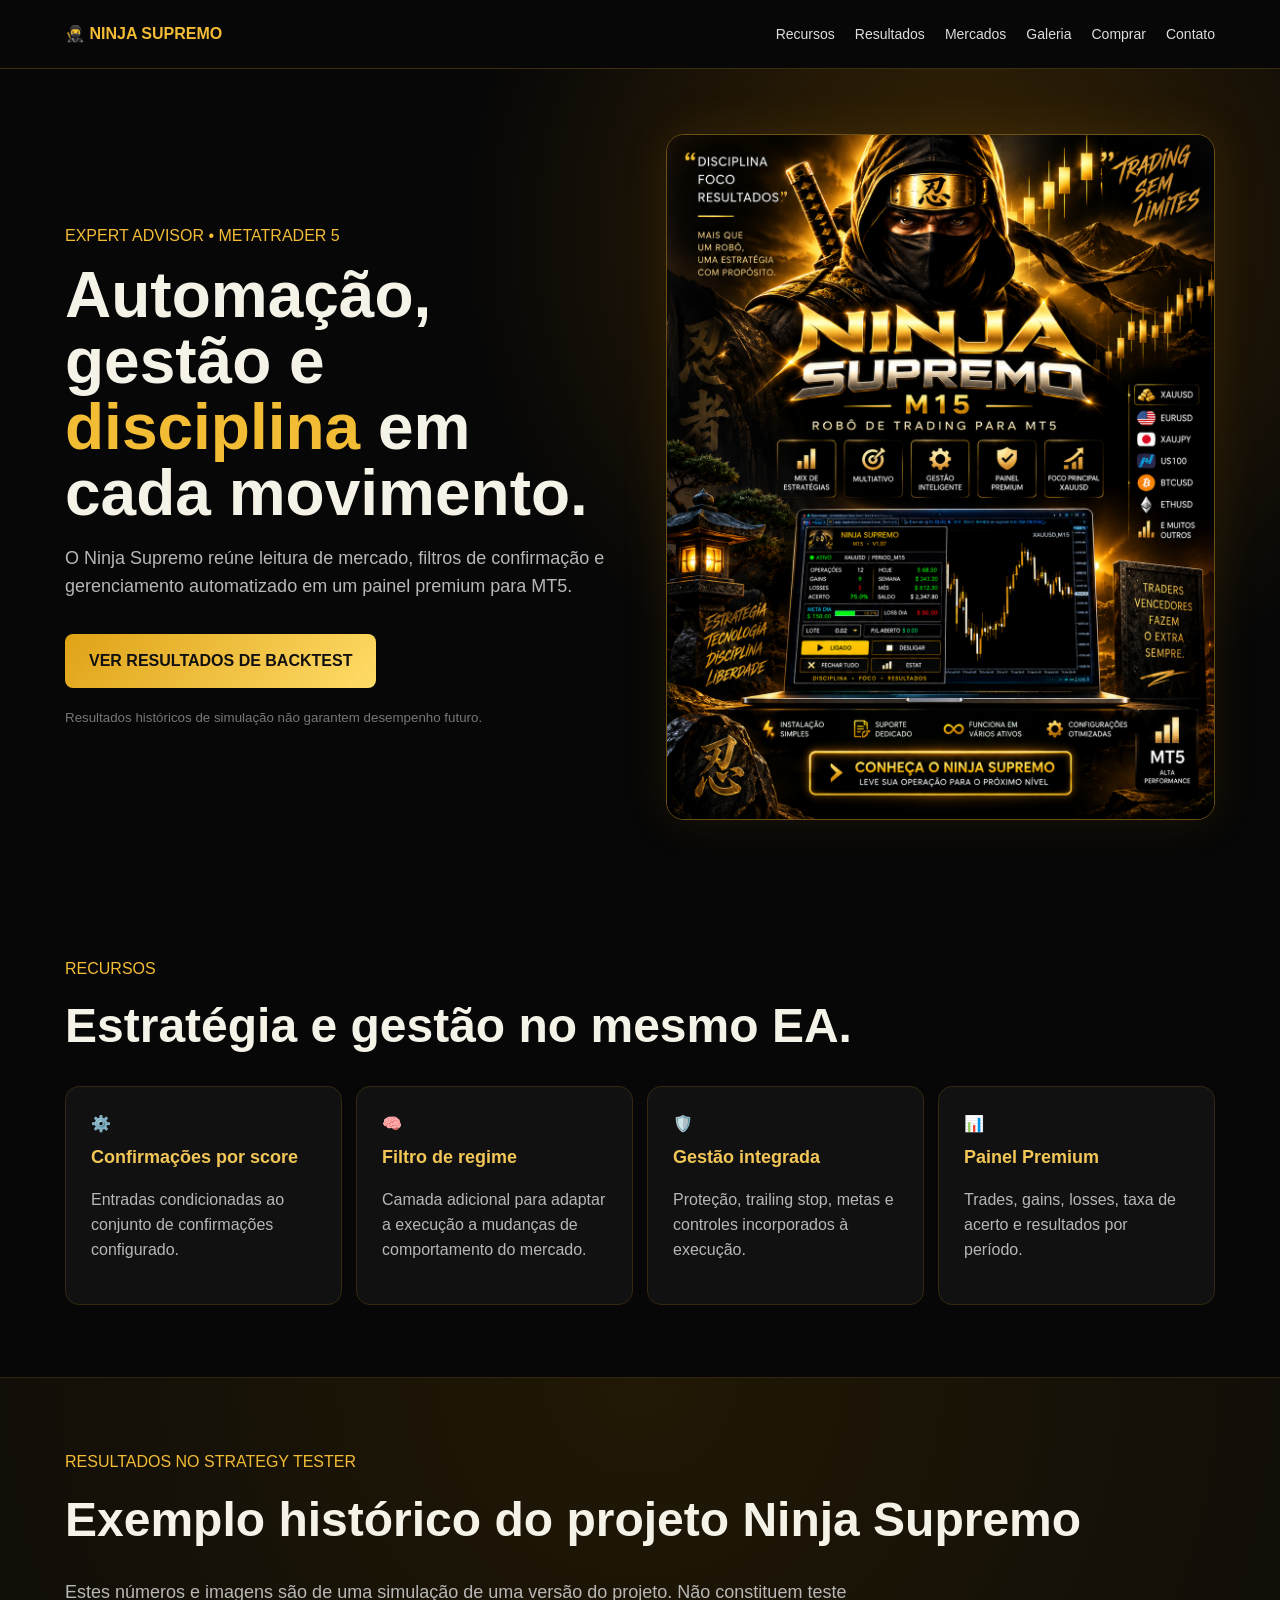
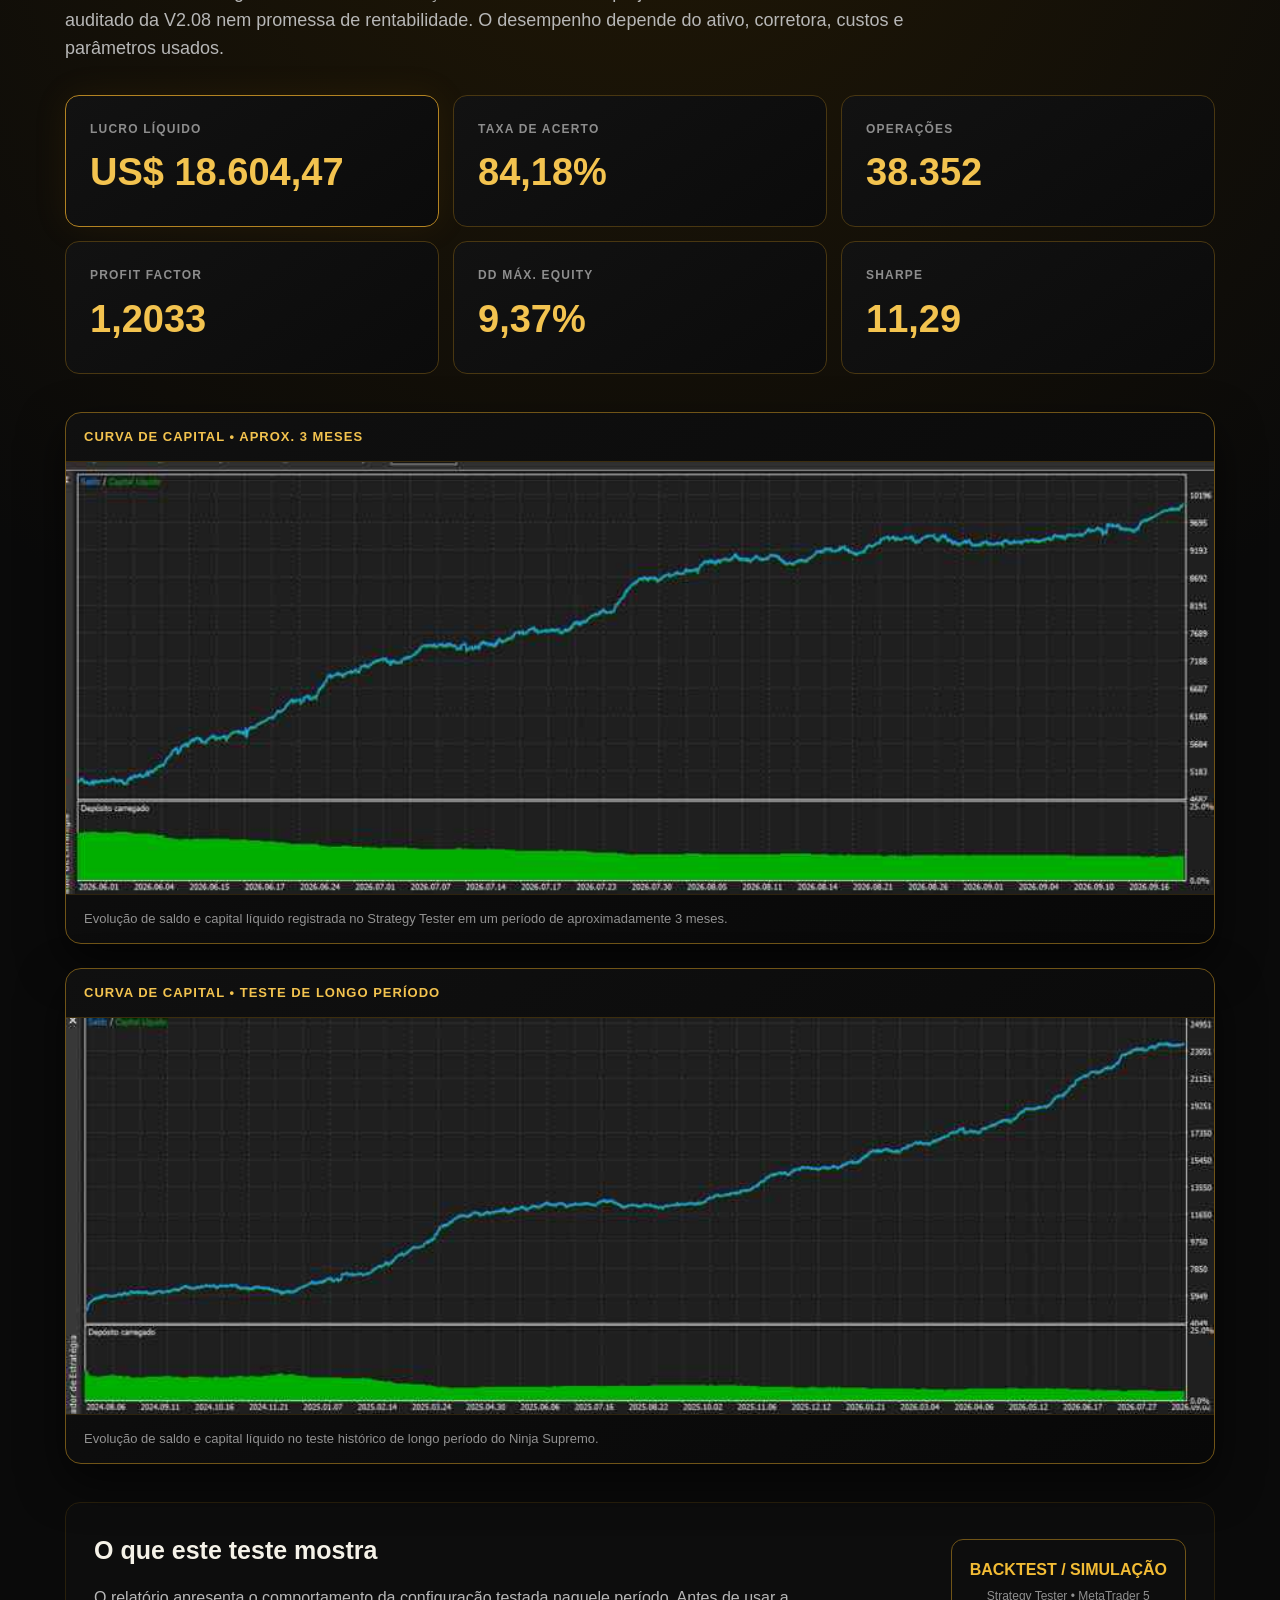
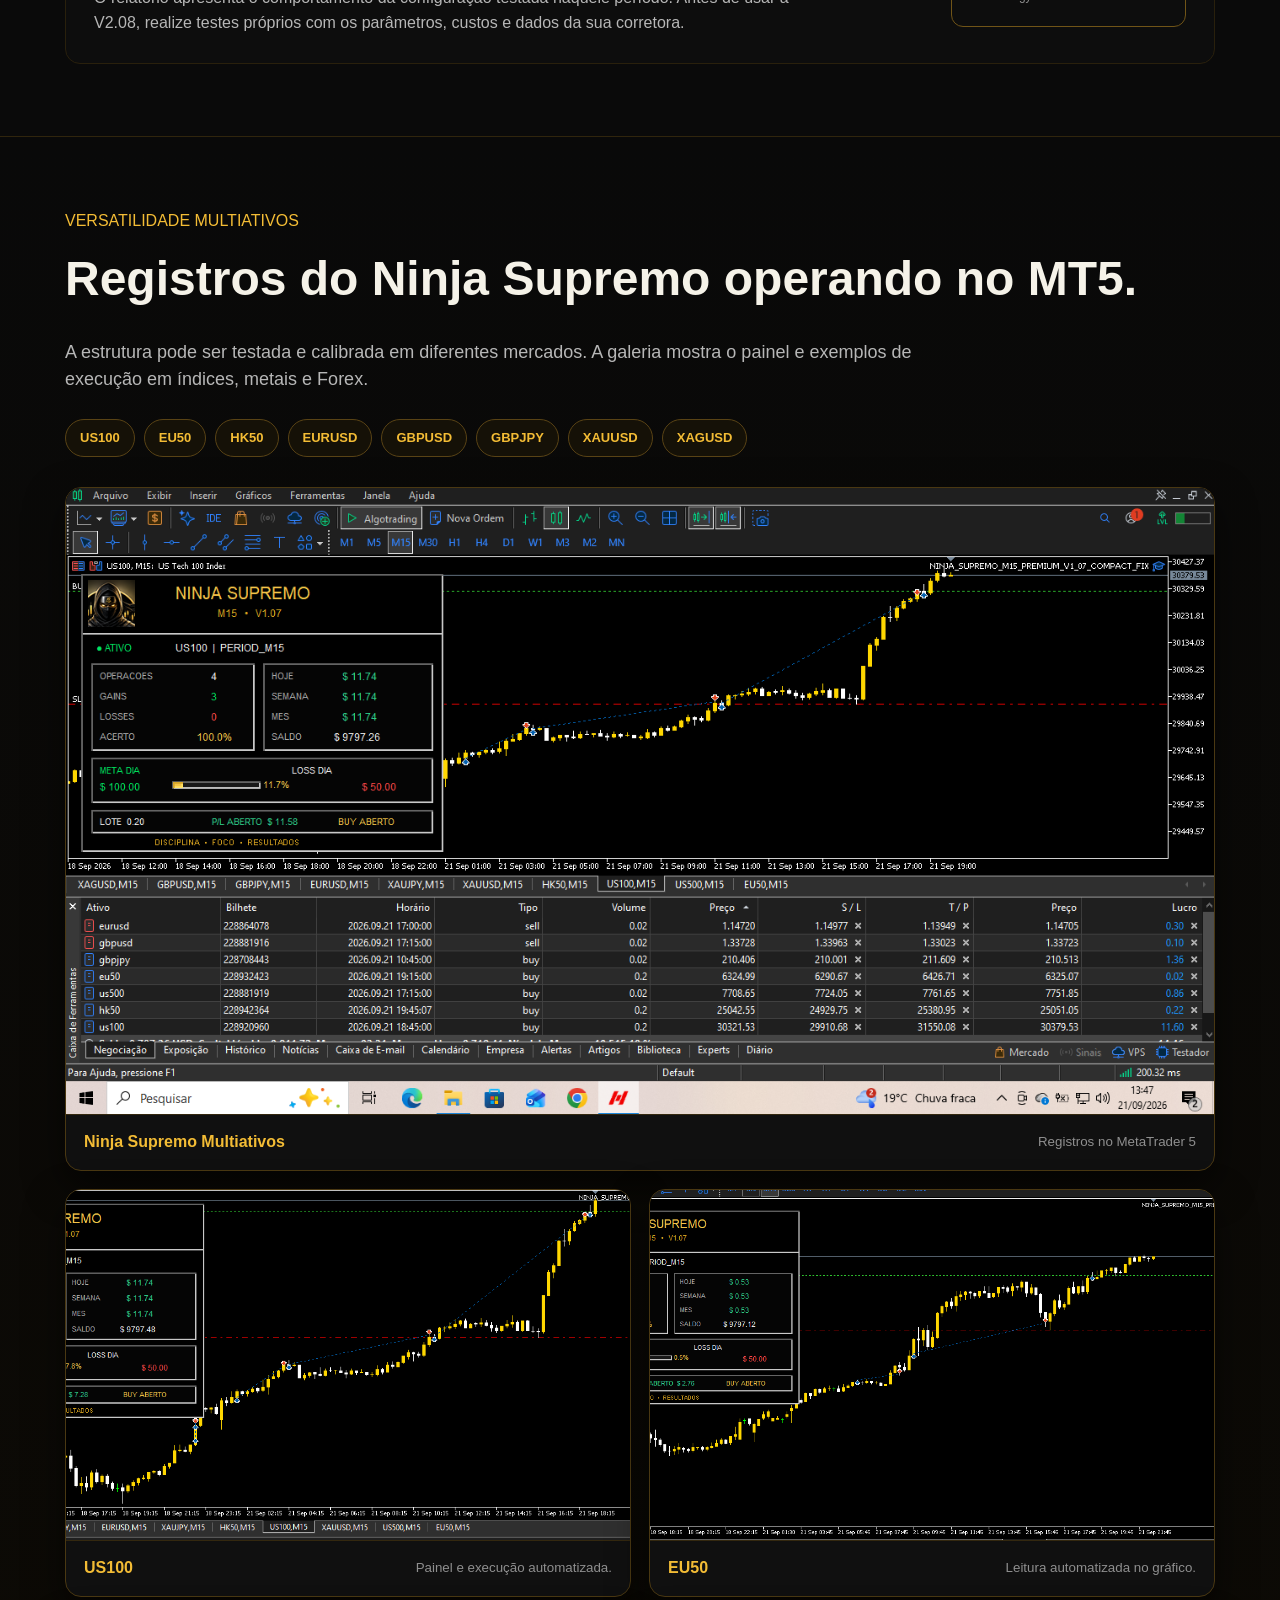
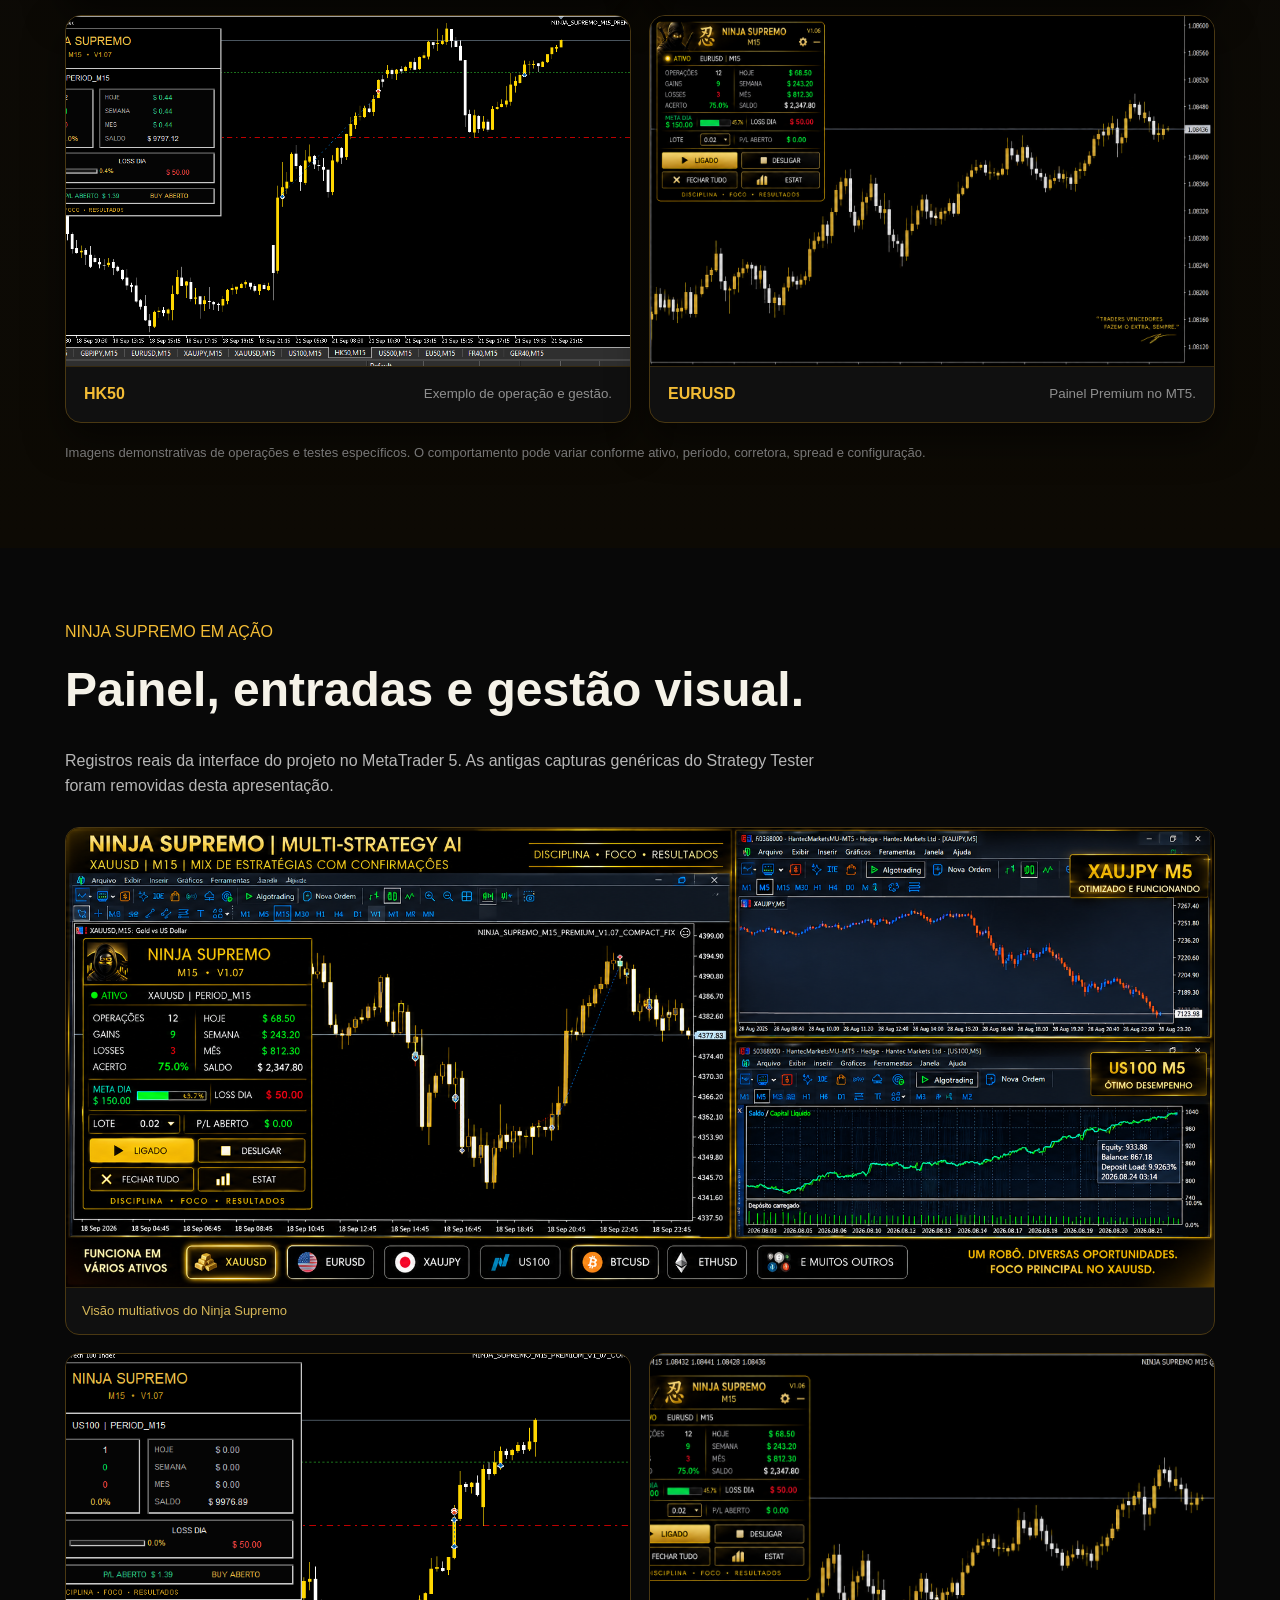
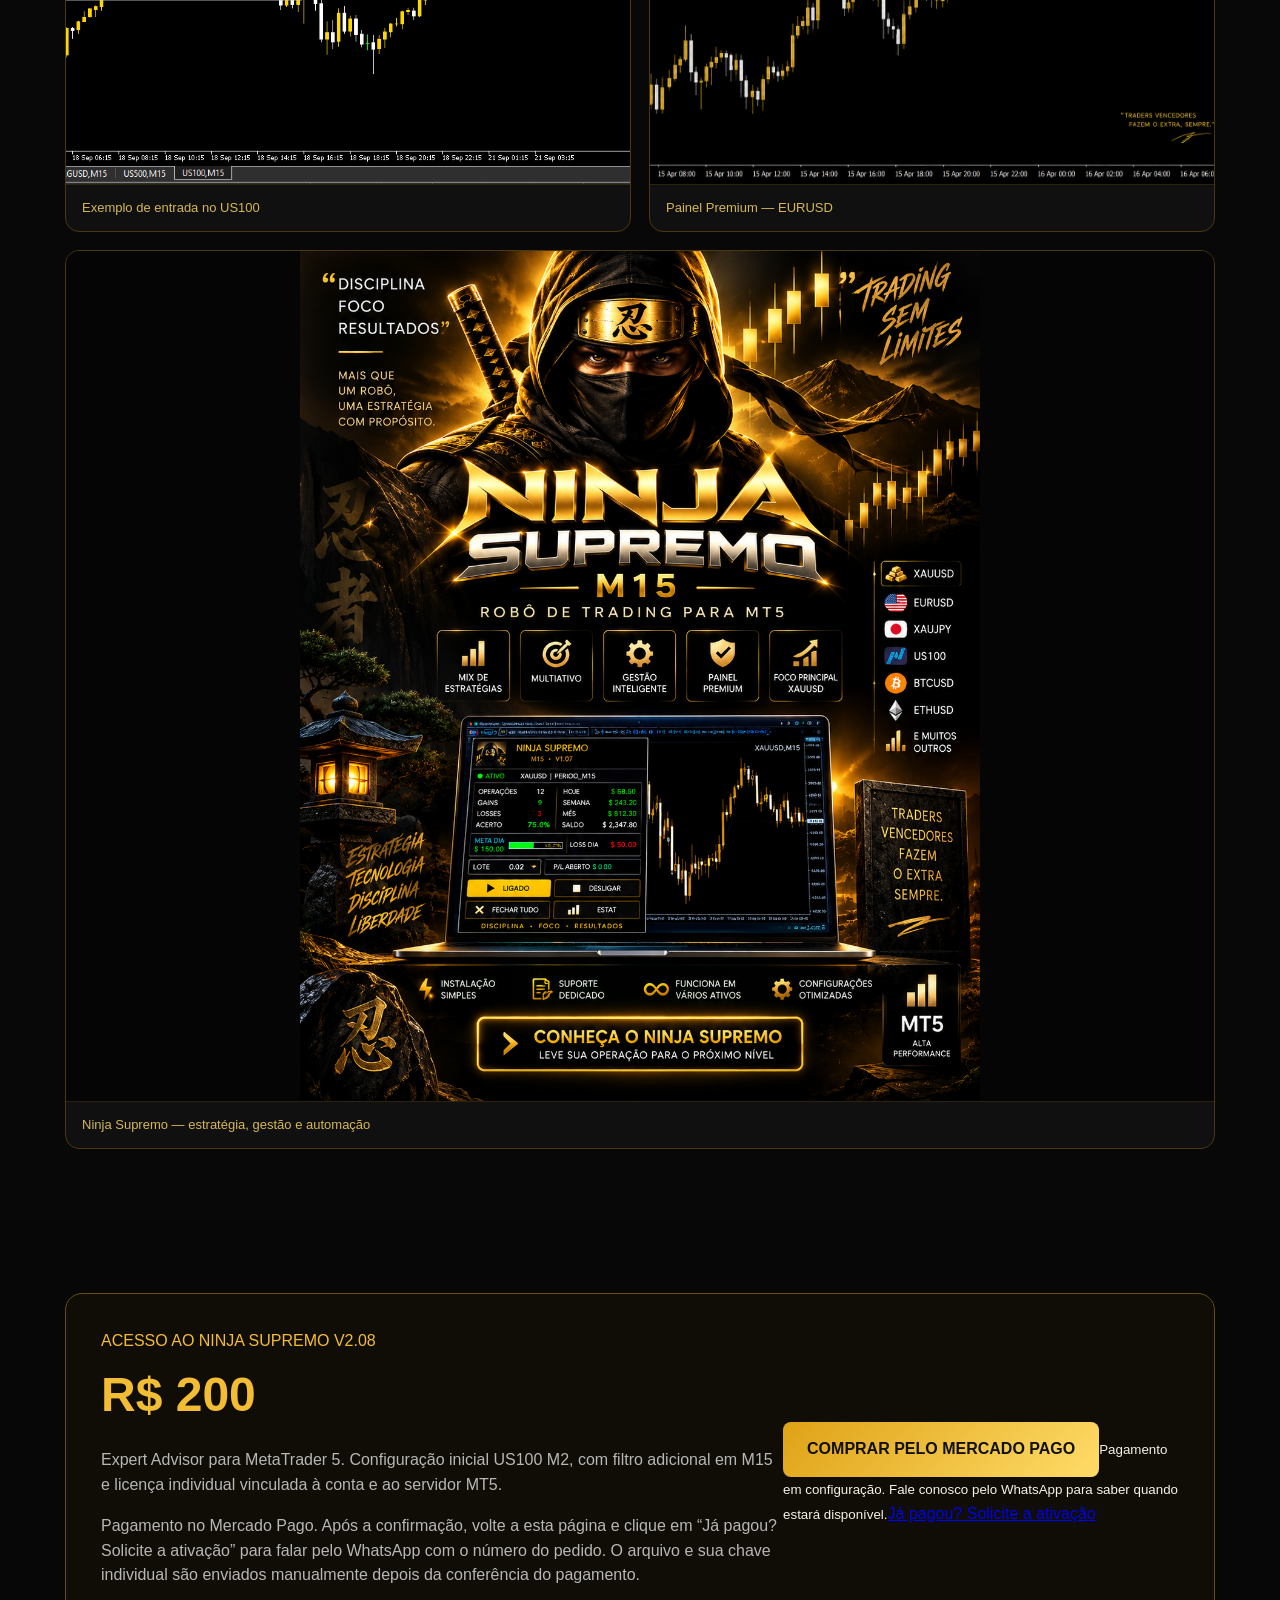
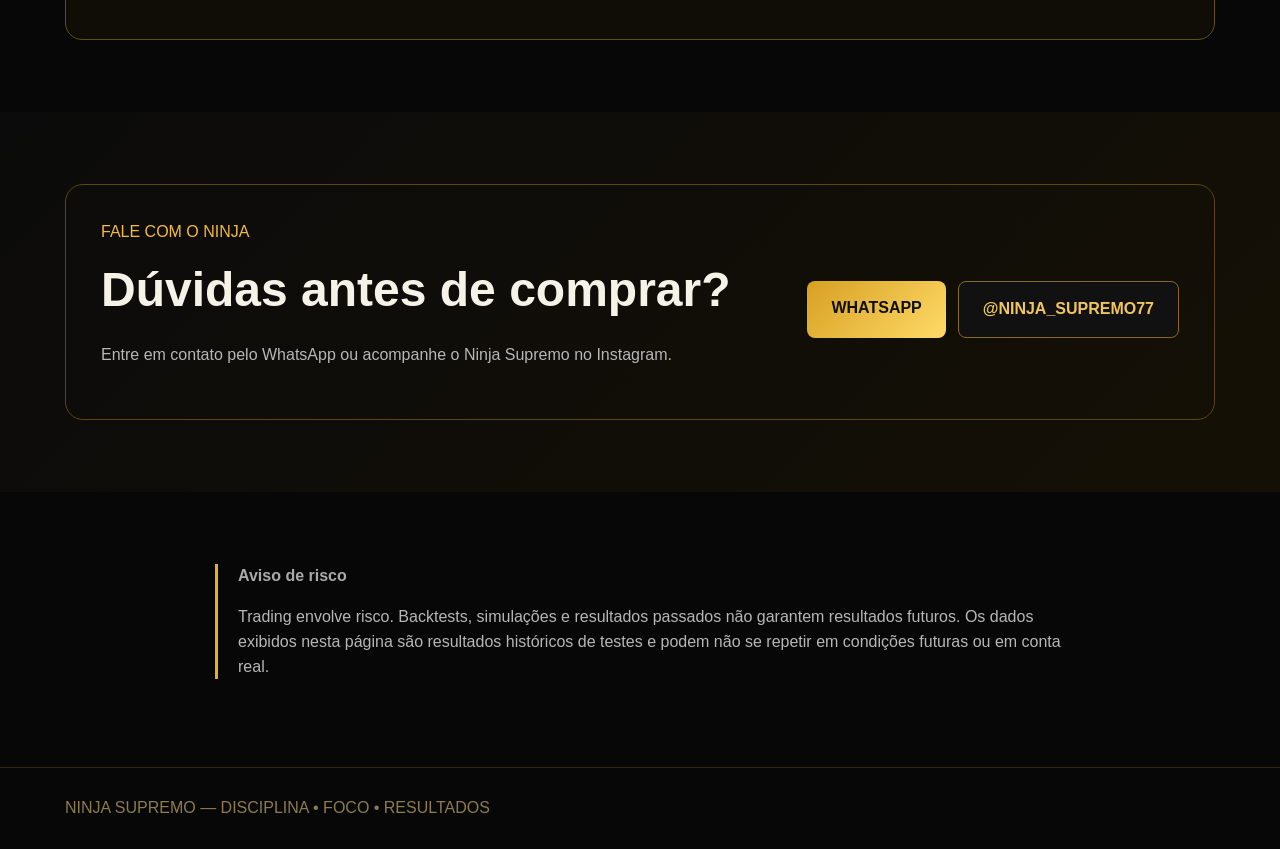
==== commit 560c1e50: "Replace Kiwify purchase flow with Mercado Pago and WhatsApp" ====
--- a/index.html
+++ b/index.html
@@ -1,10 +1,10 @@
-<!doctype html><html lang="pt-BR"><head><meta charset="utf-8"><meta name="viewport" content="width=device-width,initial-scale=1"><title>Ninja Supremo | Expert Advisor MT5</title><link rel="stylesheet" href="style.css"></head><body>
+<!doctype html><html lang="pt-BR"><head><meta charset="utf-8"><meta name="viewport" content="width=device-width,initial-scale=1"><title>Ninja Supremo | Expert Advisor MT5</title><link rel="stylesheet" href="style.css"><script src="vendas.js" defer></script></head><body>
 <header><div class="wrap nav"><b>🥷 NINJA SUPREMO</b><nav><a href="#recursos">Recursos</a><a href="#resultados">Resultados</a><a href="#mercados">Mercados</a><a href="#galeria">Galeria</a><a href="#comprar">Comprar</a><a href="#contato">Contato</a></nav></div></header>
 <section class="hero"><div class="wrap grid"><div><span>EXPERT ADVISOR • METATRADER 5</span><h1>Automação, gestão e <em>disciplina</em> em cada movimento.</h1><p>O Ninja Supremo reúne leitura de mercado, filtros de confirmação e gerenciamento automatizado em um painel premium para MT5.</p><a class="btn" href="#resultados">VER RESULTADOS DE BACKTEST</a><small>Resultados históricos de simulação não garantem desempenho futuro.</small></div><img src="assets/ninja-supremo-post.png" alt="Ninja Supremo"></div></section>
 <section id="recursos"><div class="wrap"><span>RECURSOS</span><h2>Estratégia e gestão no mesmo EA.</h2><div class="cards"><article>⚙️ <b>Confirmações por score</b><p>Entradas condicionadas ao conjunto de confirmações configurado.</p></article><article>🧠 <b>Filtro de regime</b><p>Camada adicional para adaptar a execução a mudanças de comportamento do mercado.</p></article><article>🛡️ <b>Gestão integrada</b><p>Proteção, trailing stop, metas e controles incorporados à execução.</p></article><article>📊 <b>Painel Premium</b><p>Trades, gains, losses, taxa de acerto e resultados por período.</p></article></div></div></section>
-<section id="resultados" class="results"><div class="wrap"><span>RESULTADOS NO STRATEGY TESTER</span><h2>Backtest principal do Ninja Supremo</h2><p class="results-lead">Resumo do relatório histórico utilizado no desenvolvimento e validação da versão atual. Os números abaixo são de simulação no MetaTrader 5 e não representam promessa de rentabilidade.</p><div class="stats"><article class="primary"><small>LUCRO LÍQUIDO</small><strong>US$ 18.604,47</strong></article><article><small>TAXA DE ACERTO</small><strong>84,18%</strong></article><article><small>OPERAÇÕES</small><strong>38.352</strong></article><article><small>PROFIT FACTOR</small><strong>1,2033</strong></article><article><small>DD MÁX. EQUITY</small><strong>9,37%</strong></article><article><small>SHARPE</small><strong>11,29</strong></article></div><div class="capital-curves"><figure><div class="curve-label">CURVA DE CAPITAL • APROX. 3 MESES</div><img src="assets/curva-3m.jpg" alt="Curva de capital do Ninja Supremo em aproximadamente três meses"><figcaption>Evolução de saldo e capital líquido registrada no Strategy Tester em um período de aproximadamente 3 meses.</figcaption></figure><figure><div class="curve-label">CURVA DE CAPITAL • TESTE DE LONGO PERÍODO</div><img src="assets/curva-longo.jpg" alt="Curva de capital de longo período do Ninja Supremo"><figcaption>Evolução de saldo e capital líquido no teste histórico de longo período do Ninja Supremo.</figcaption></figure></div><div class="result-copy"><div><h3>O que este teste mostra</h3><p>O foco da apresentação não é apenas o valor final, mas a consistência observada no histórico: grande amostra de operações, taxa de acerto elevada e controle de drawdown dentro do teste realizado.</p></div><div class="backtest-tag"><b>BACKTEST / SIMULAÇÃO</b><span>Strategy Tester • MetaTrader 5</span></div></div></div></section>
+<section id="resultados" class="results"><div class="wrap"><span>RESULTADOS NO STRATEGY TESTER</span><h2>Exemplo histórico do projeto Ninja Supremo</h2><p class="results-lead">Estes números e imagens são de uma simulação de uma versão do projeto. Não constituem teste auditado da V2.08 nem promessa de rentabilidade. O desempenho depende do ativo, corretora, custos e parâmetros usados.</p><div class="stats"><article class="primary"><small>LUCRO LÍQUIDO</small><strong>US$ 18.604,47</strong></article><article><small>TAXA DE ACERTO</small><strong>84,18%</strong></article><article><small>OPERAÇÕES</small><strong>38.352</strong></article><article><small>PROFIT FACTOR</small><strong>1,2033</strong></article><article><small>DD MÁX. EQUITY</small><strong>9,37%</strong></article><article><small>SHARPE</small><strong>11,29</strong></article></div><div class="capital-curves"><figure><div class="curve-label">CURVA DE CAPITAL • APROX. 3 MESES</div><img src="assets/curva-3m.jpg" alt="Curva de capital do Ninja Supremo em aproximadamente três meses"><figcaption>Evolução de saldo e capital líquido registrada no Strategy Tester em um período de aproximadamente 3 meses.</figcaption></figure><figure><div class="curve-label">CURVA DE CAPITAL • TESTE DE LONGO PERÍODO</div><img src="assets/curva-longo.jpg" alt="Curva de capital de longo período do Ninja Supremo"><figcaption>Evolução de saldo e capital líquido no teste histórico de longo período do Ninja Supremo.</figcaption></figure></div><div class="result-copy"><div><h3>O que este teste mostra</h3><p>O relatório apresenta o comportamento da configuração testada naquele período. Antes de usar a V2.08, realize testes próprios com os parâmetros, custos e dados da sua corretora.</p></div><div class="backtest-tag"><b>BACKTEST / SIMULAÇÃO</b><span>Strategy Tester • MetaTrader 5</span></div></div></div></section>
 <section id="mercados" class="mercados"><div class="wrap"><span>VERSATILIDADE MULTIATIVOS</span><h2>Registros do Ninja Supremo operando no MT5.</h2><p class="markets-intro">A estrutura pode ser testada e calibrada em diferentes mercados. A galeria mostra o painel e exemplos de execução em índices, metais e Forex.</p><div class="market-badges"><b>US100</b><b>EU50</b><b>HK50</b><b>EURUSD</b><b>GBPUSD</b><b>GBPJPY</b><b>XAUUSD</b><b>XAGUSD</b></div><div class="market-gallery"><figure class="market-feature"><img src="assets/ninja-multiativos.png" alt="Ninja Supremo em múltiplos ativos"><figcaption><strong>Ninja Supremo Multiativos</strong><small>Registros no MetaTrader 5</small></figcaption></figure><figure><img src="assets/ninja-us100.png" alt="Ninja Supremo no US100"><figcaption><strong>US100</strong><small>Painel e execução automatizada.</small></figcaption></figure><figure><img src="assets/ninja-eu50.png" alt="Ninja Supremo no EU50"><figcaption><strong>EU50</strong><small>Leitura automatizada no gráfico.</small></figcaption></figure><figure><img src="assets/ninja-hk50.png" alt="Ninja Supremo no HK50"><figcaption><strong>HK50</strong><small>Exemplo de operação e gestão.</small></figcaption></figure><figure><img src="assets/painel-eurusd.png" alt="Ninja Supremo no EURUSD"><figcaption><strong>EURUSD</strong><small>Painel Premium no MT5.</small></figcaption></figure></div><p class="market-note">Imagens demonstrativas de operações e testes específicos. O comportamento pode variar conforme ativo, período, corretora, spread e configuração.</p></div></section>
 <section id="galeria" class="galeria"><div class="wrap"><span>NINJA SUPREMO EM AÇÃO</span><h2>Painel, entradas e gestão visual.</h2><p class="gallery-intro">Registros reais da interface do projeto no MetaTrader 5. As antigas capturas genéricas do Strategy Tester foram removidas desta apresentação.</p><div class="gallery-grid"><figure class="wide"><img src="assets/multiativos.png" alt="Ninja Supremo em múltiplos ativos"><figcaption>Visão multiativos do Ninja Supremo</figcaption></figure><figure><img src="assets/ninja-us100-entrada.png" alt="Entrada Ninja Supremo US100"><figcaption>Exemplo de entrada no US100</figcaption></figure><figure><img src="assets/painel-eurusd.png" alt="Painel Ninja Supremo EURUSD"><figcaption>Painel Premium — EURUSD</figcaption></figure><figure class="wide poster"><img src="assets/ninja-poster.png" alt="Ninja Supremo"><figcaption>Ninja Supremo — estratégia, gestão e automação</figcaption></figure></div></div></section>
-<section id="comprar"><div class="wrap buy"><div><span>ACESSO AO NINJA SUPREMO</span><h2>R$ 200</h2><p>Expert Advisor Ninja Supremo para MetaTrader 5.</p></div><a class="btn" href="https://pay.kiwify.com.br/9jp1IK0" target="_blank" rel="noopener">COMPRAR AGORA</a></div></section>
+<section id="comprar"><div class="wrap buy"><div><span>ACESSO AO NINJA SUPREMO V2.08</span><h2>R$ 200</h2><p>Expert Advisor para MetaTrader 5. Configuração inicial US100 M2, com filtro adicional em M15 e licença individual vinculada à conta e ao servidor MT5.</p><p class="purchase-note">Pagamento no Mercado Pago. Após a confirmação, volte a esta página e clique em “Já pagou? Solicite a ativação” para falar pelo WhatsApp com o número do pedido. O arquivo e sua chave individual são enviados manualmente depois da conferência do pagamento.</p></div><div class="purchase-actions"><a class="btn" id="comprar-mercado-pago" aria-disabled="true">COMPRAR PELO MERCADO PAGO</a><small id="compra-indisponivel">Pagamento em configuração. Fale conosco pelo WhatsApp para saber quando estará disponível.</small><a class="after-payment" href="retorno.html">Já pagou? Solicite a ativação</a></div></div></section>
 <section id="contato" class="contato"><div class="wrap contato-box"><div><span>FALE COM O NINJA</span><h2>Dúvidas antes de comprar?</h2><p>Entre em contato pelo WhatsApp ou acompanhe o Ninja Supremo no Instagram.</p></div><div class="social-actions"><a class="btn whatsapp" href="https://wa.me/5551999444927?text=Ol%C3%A1%21%20Vim%20pelo%20site%20do%20Ninja%20Supremo%20e%20quero%20mais%20informa%C3%A7%C3%B5es." target="_blank" rel="noopener">WHATSAPP</a><a class="btn instagram" href="https://www.instagram.com/ninja_supremo77/" target="_blank" rel="noopener">@NINJA_SUPREMO77</a></div></div></section>
-<section><div class="wrap aviso"><b>Aviso de risco</b><p>Trading envolve risco. Backtests, simulações e resultados passados não garantem resultados futuros. Os dados exibidos nesta página são resultados históricos de testes e podem não se repetir em condições futuras ou em conta real.</p></div></section><footer><div class="wrap">NINJA SUPREMO — DISCIPLINA • FOCO • RESULTADOS</div></footer></body></html>+<section><div class="wrap aviso"><b>Aviso de risco</b><p>Trading envolve risco. Backtests, simulações e resultados passados não garantem resultados futuros. Os dados exibidos nesta página são resultados históricos de testes e podem não se repetir em condições futuras ou em conta real.</p></div></section><footer><div class="wrap">NINJA SUPREMO — DISCIPLINA • FOCO • RESULTADOS</div></footer></body></html>
--- a/style.css
+++ b/style.css
@@ -1 +1 @@
-*{box-sizing:border-box}html{scroll-behavior:smooth}body{margin:0;background:#070707;color:#f5f2e8;font-family:Arial,sans-serif;line-height:1.55}.wrap{width:min(1150px,92%);margin:auto}header{position:sticky;top:0;z-index:5;background:#080808ed;border-bottom:1px solid #3c2d0d}.nav{height:68px;display:flex;align-items:center;justify-content:space-between}.nav b{color:#f3bc35}.nav i,span,em{color:#f3bc35;font-style:normal}.nav a{color:#ddd;text-decoration:none;margin-left:20px;font-size:14px}.hero{background:radial-gradient(circle at 75% 20%,#3a2605,#070707 43%);padding:65px 0}.grid{display:grid;grid-template-columns:1fr 1fr;gap:52px;align-items:center}.grid img{width:100%;border-radius:18px;border:1px solid #6c5014;box-shadow:0 0 45px #a66b0025}h1{font-size:clamp(42px,5vw,70px);line-height:1.03;margin:14px 0}h2{font-size:clamp(30px,4vw,48px);margin:8px 0 22px}h3{font-size:25px;margin:0 0 8px}p{color:#b7b7b7}.hero p{font-size:18px}.hero small{display:block;color:#777;margin-top:20px}.btn{display:inline-block;background:linear-gradient(135deg,#dfa216,#ffdc68);color:#111;text-decoration:none;font-weight:900;padding:15px 24px;border-radius:8px;margin-top:15px}section{padding:72px 0}.cards{display:grid;grid-template-columns:repeat(4,1fr);gap:14px}.cards article{background:#111;border:1px solid #34280f;padding:25px;border-radius:14px}.cards b{display:block;color:#f2c657;font-size:18px;margin-top:8px}.results{background:radial-gradient(circle at 50% 0,#211805,#0a0a0a 48%);border-top:1px solid #30250d;border-bottom:1px solid #30250d}.results-lead{font-size:18px;max-width:850px}.stats{display:grid;grid-template-columns:repeat(3,1fr);gap:14px;margin:32px 0}.stats article{min-height:130px;padding:24px;background:linear-gradient(145deg,#121212,#0b0b0b);border:1px solid #493711;border-radius:14px;display:flex;flex-direction:column;justify-content:center}.stats article.primary{border-color:#b38322;box-shadow:0 0 35px #b0780018}.stats small{color:#8d8d8d;font-size:12px;font-weight:700;letter-spacing:1.2px}.stats strong{color:#f3c34f;font-size:clamp(26px,3vw,38px);margin-top:5px}.result-copy{display:flex;justify-content:space-between;gap:35px;align-items:center;background:#0d0d0d;border:1px solid #29200c;padding:28px;border-radius:15px}.result-copy p{max-width:730px;margin-bottom:0}.backtest-tag{min-width:230px;padding:18px;border:1px solid #705417;border-radius:12px;text-align:center}.backtest-tag b{display:block;color:#f3bc35}.backtest-tag span{font-size:12px;color:#8f8f8f}.mercados{background:linear-gradient(180deg,#090909,#0d0a04)}.markets-intro{max-width:850px;font-size:18px}.market-badges{display:flex;gap:9px;flex-wrap:wrap;margin:25px 0 30px}.market-badges b{color:#f3bc35;background:#151107;border:1px solid #594315;border-radius:999px;padding:8px 14px;font-size:13px}.market-gallery{display:grid;grid-template-columns:repeat(2,1fr);gap:18px}.market-gallery figure{margin:0;background:#101010;border:1px solid #4a3812;border-radius:16px;overflow:hidden;box-shadow:0 16px 38px #0008}.market-gallery .market-feature{grid-column:1/-1}.market-gallery img{display:block;width:100%;height:350px;object-fit:cover;background:#030303}.market-gallery .market-feature img{height:auto;max-height:720px;object-fit:contain}.market-gallery figcaption{display:flex;justify-content:space-between;gap:16px;align-items:center;padding:15px 18px;border-top:1px solid #34280f}.market-gallery figcaption strong{color:#f3bc35}.market-gallery figcaption small{color:#8f8f8f;text-align:right}.market-note{font-size:13px;color:#777;max-width:900px;margin-top:20px}.galeria{background:#080808}.gallery-intro{max-width:780px;margin-bottom:28px}.gallery-grid{display:grid;grid-template-columns:repeat(2,1fr);gap:18px}.gallery-grid figure{margin:0;background:#101010;border:1px solid #4a3812;border-radius:14px;overflow:hidden}.gallery-grid figure.wide{grid-column:1/-1}.gallery-grid img{display:block;width:100%;height:430px;object-fit:cover;background:#050505}.gallery-grid .wide img{height:auto;max-height:720px;object-fit:contain}.gallery-grid .poster img{max-height:850px}.gallery-grid figcaption{padding:13px 16px;color:#d6b758;font-size:13px;border-top:1px solid #2d230d}.buy{display:flex;justify-content:space-between;align-items:center;border:1px solid #664d15;background:#100d06;padding:35px;border-radius:17px}.buy h2{color:#f3bc35;margin:4px 0}.contato{background:linear-gradient(135deg,#0b0b0b,#151005)}.contato-box{display:flex;justify-content:space-between;align-items:center;gap:35px;border:1px solid #5b4515;padding:35px;border-radius:18px}.contato-box h2{margin-bottom:5px}.social-actions{display:flex;gap:12px;flex-wrap:wrap}.whatsapp{background:linear-gradient(135deg,#d7a022,#ffda67);color:#101010}.instagram{background:#111;color:#f1c75c;border:1px solid #8a681e}.aviso{border-left:3px solid #e6ad25;padding-left:20px;color:#aaa;max-width:850px!important}footer{border-top:1px solid #30250d;padding:28px 0;color:#8e7b4e}@media(max-width:800px){nav{display:none}.grid{grid-template-columns:1fr}.hero .grid img{order:-1}.cards{grid-template-columns:1fr 1fr}.stats{grid-template-columns:1fr 1fr}.result-copy{display:block}.backtest-tag{margin-top:20px}.buy,.contato-box{display:block}.social-actions{margin-top:20px}.social-actions .btn{flex:1;text-align:center}.market-gallery{grid-template-columns:1fr}.market-gallery .market-feature{grid-column:auto}.market-gallery img{height:auto}.market-gallery figcaption{display:block}.market-gallery figcaption small{display:block;text-align:left;margin-top:4px}.gallery-grid{grid-template-columns:1fr}.gallery-grid figure.wide{grid-column:auto}.gallery-grid img{height:auto}}@media(max-width:520px){.cards,.stats{grid-template-columns:1fr}section{padding:50px 0}h1{font-size:42px}}+*{box-sizing:border-box}html{scroll-behavior:smooth}body{margin:0;background:#070707;color:#f5f2e8;font-family:Arial,sans-serif;line-height:1.55}.wrap{width:min(1150px,92%);margin:auto}header{position:sticky;top:0;z-index:5;background:#080808ed;border-bottom:1px solid #3c2d0d}.nav{height:68px;display:flex;align-items:center;justify-content:space-between}.nav b{color:#f3bc35}.nav i,span,em{color:#f3bc35;font-style:normal}.nav a{color:#ddd;text-decoration:none;margin-left:20px;font-size:14px}.hero{background:radial-gradient(circle at 75% 20%,#3a2605,#070707 43%);padding:65px 0}.grid{display:grid;grid-template-columns:1fr 1fr;gap:52px;align-items:center}.grid img{width:100%;border-radius:18px;border:1px solid #6c5014;box-shadow:0 0 45px #a66b0025}h1{font-size:clamp(42px,5vw,70px);line-height:1.03;margin:14px 0}h2{font-size:clamp(30px,4vw,48px);margin:8px 0 22px}h3{font-size:25px;margin:0 0 8px}p{color:#b7b7b7}.hero p{font-size:18px}.hero small{display:block;color:#777;margin-top:20px}.btn{display:inline-block;background:linear-gradient(135deg,#dfa216,#ffdc68);color:#111;text-decoration:none;font-weight:900;padding:15px 24px;border-radius:8px;margin-top:15px}section{padding:72px 0}.cards{display:grid;grid-template-columns:repeat(4,1fr);gap:14px}.cards article{background:#111;border:1px solid #34280f;padding:25px;border-radius:14px}.cards b{display:block;color:#f2c657;font-size:18px;margin-top:8px}.results{background:radial-gradient(circle at 50% 0,#211805,#0a0a0a 48%);border-top:1px solid #30250d;border-bottom:1px solid #30250d}.results-lead{font-size:18px;max-width:850px}.stats{display:grid;grid-template-columns:repeat(3,1fr);gap:14px;margin:32px 0}.stats article{min-height:130px;padding:24px;background:linear-gradient(145deg,#121212,#0b0b0b);border:1px solid #493711;border-radius:14px;display:flex;flex-direction:column;justify-content:center}.stats article.primary{border-color:#b38322;box-shadow:0 0 35px #b0780018}.stats small{color:#8d8d8d;font-size:12px;font-weight:700;letter-spacing:1.2px}.stats strong{color:#f3c34f;font-size:clamp(26px,3vw,38px);margin-top:5px}.capital-curves{display:grid;grid-template-columns:1fr;gap:24px;margin:38px 0}.capital-curves figure{margin:0;background:linear-gradient(145deg,#101010,#080808);border:1px solid #705417;border-radius:16px;overflow:hidden;box-shadow:0 18px 45px #0009}.capital-curves img{display:block;width:100%;height:auto;background:#030303}.curve-label{padding:14px 18px;color:#f3c34f;font-weight:900;font-size:13px;letter-spacing:1px;border-bottom:1px solid #3c2d0d}.capital-curves figcaption{padding:14px 18px;color:#929292;font-size:13px;border-top:1px solid #2d230d}.result-copy{display:flex;justify-content:space-between;gap:35px;align-items:center;background:#0d0d0d;border:1px solid #29200c;padding:28px;border-radius:15px}.result-copy p{max-width:730px;margin-bottom:0}.backtest-tag{min-width:230px;padding:18px;border:1px solid #705417;border-radius:12px;text-align:center}.backtest-tag b{display:block;color:#f3bc35}.backtest-tag span{font-size:12px;color:#8f8f8f}.mercados{background:linear-gradient(180deg,#090909,#0d0a04)}.markets-intro{max-width:850px;font-size:18px}.market-badges{display:flex;gap:9px;flex-wrap:wrap;margin:25px 0 30px}.market-badges b{color:#f3bc35;background:#151107;border:1px solid #594315;border-radius:999px;padding:8px 14px;font-size:13px}.market-gallery{display:grid;grid-template-columns:repeat(2,1fr);gap:18px}.market-gallery figure{margin:0;background:#101010;border:1px solid #4a3812;border-radius:16px;overflow:hidden;box-shadow:0 16px 38px #0008}.market-gallery .market-feature{grid-column:1/-1}.market-gallery img{display:block;width:100%;height:350px;object-fit:cover;background:#030303}.market-gallery .market-feature img{height:auto;max-height:720px;object-fit:contain}.market-gallery figcaption{display:flex;justify-content:space-between;gap:16px;align-items:center;padding:15px 18px;border-top:1px solid #34280f}.market-gallery figcaption strong{color:#f3bc35}.market-gallery figcaption small{color:#8f8f8f;text-align:right}.market-note{font-size:13px;color:#777;max-width:900px;margin-top:20px}.galeria{background:#080808}.gallery-intro{max-width:780px;margin-bottom:28px}.gallery-grid{display:grid;grid-template-columns:repeat(2,1fr);gap:18px}.gallery-grid figure{margin:0;background:#101010;border:1px solid #4a3812;border-radius:14px;overflow:hidden}.gallery-grid figure.wide{grid-column:1/-1}.gallery-grid img{display:block;width:100%;height:430px;object-fit:cover;background:#050505}.gallery-grid .wide img{height:auto;max-height:720px;object-fit:contain}.gallery-grid .poster img{max-height:850px}.gallery-grid figcaption{padding:13px 16px;color:#d6b758;font-size:13px;border-top:1px solid #2d230d}.buy{display:flex;justify-content:space-between;align-items:center;border:1px solid #664d15;background:#100d06;padding:35px;border-radius:17px}.buy h2{color:#f3bc35;margin:4px 0}.contato{background:linear-gradient(135deg,#0b0b0b,#151005)}.contato-box{display:flex;justify-content:space-between;align-items:center;gap:35px;border:1px solid #5b4515;padding:35px;border-radius:18px}.contato-box h2{margin-bottom:5px}.social-actions{display:flex;gap:12px;flex-wrap:wrap}.whatsapp{background:linear-gradient(135deg,#d7a022,#ffda67);color:#101010}.instagram{background:#111;color:#f1c75c;border:1px solid #8a681e}.aviso{border-left:3px solid #e6ad25;padding-left:20px;color:#aaa;max-width:850px!important}footer{border-top:1px solid #30250d;padding:28px 0;color:#8e7b4e}@media(max-width:800px){nav{display:none}.grid{grid-template-columns:1fr}.hero .grid img{order:-1}.cards{grid-template-columns:1fr 1fr}.stats{grid-template-columns:1fr 1fr}.result-copy{display:block}.backtest-tag{margin-top:20px}.buy,.contato-box{display:block}.social-actions{margin-top:20px}.social-actions .btn{flex:1;text-align:center}.market-gallery{grid-template-columns:1fr}.market-gallery .market-feature{grid-column:auto}.market-gallery img{height:auto}.market-gallery figcaption{display:block}.market-gallery figcaption small{display:block;text-align:left;margin-top:4px}.gallery-grid{grid-template-columns:1fr}.gallery-grid figure.wide{grid-column:auto}.gallery-grid img{height:auto}}@media(max-width:520px){.cards,.stats{grid-template-columns:1fr}section{padding:50px 0}h1{font-size:42px}}
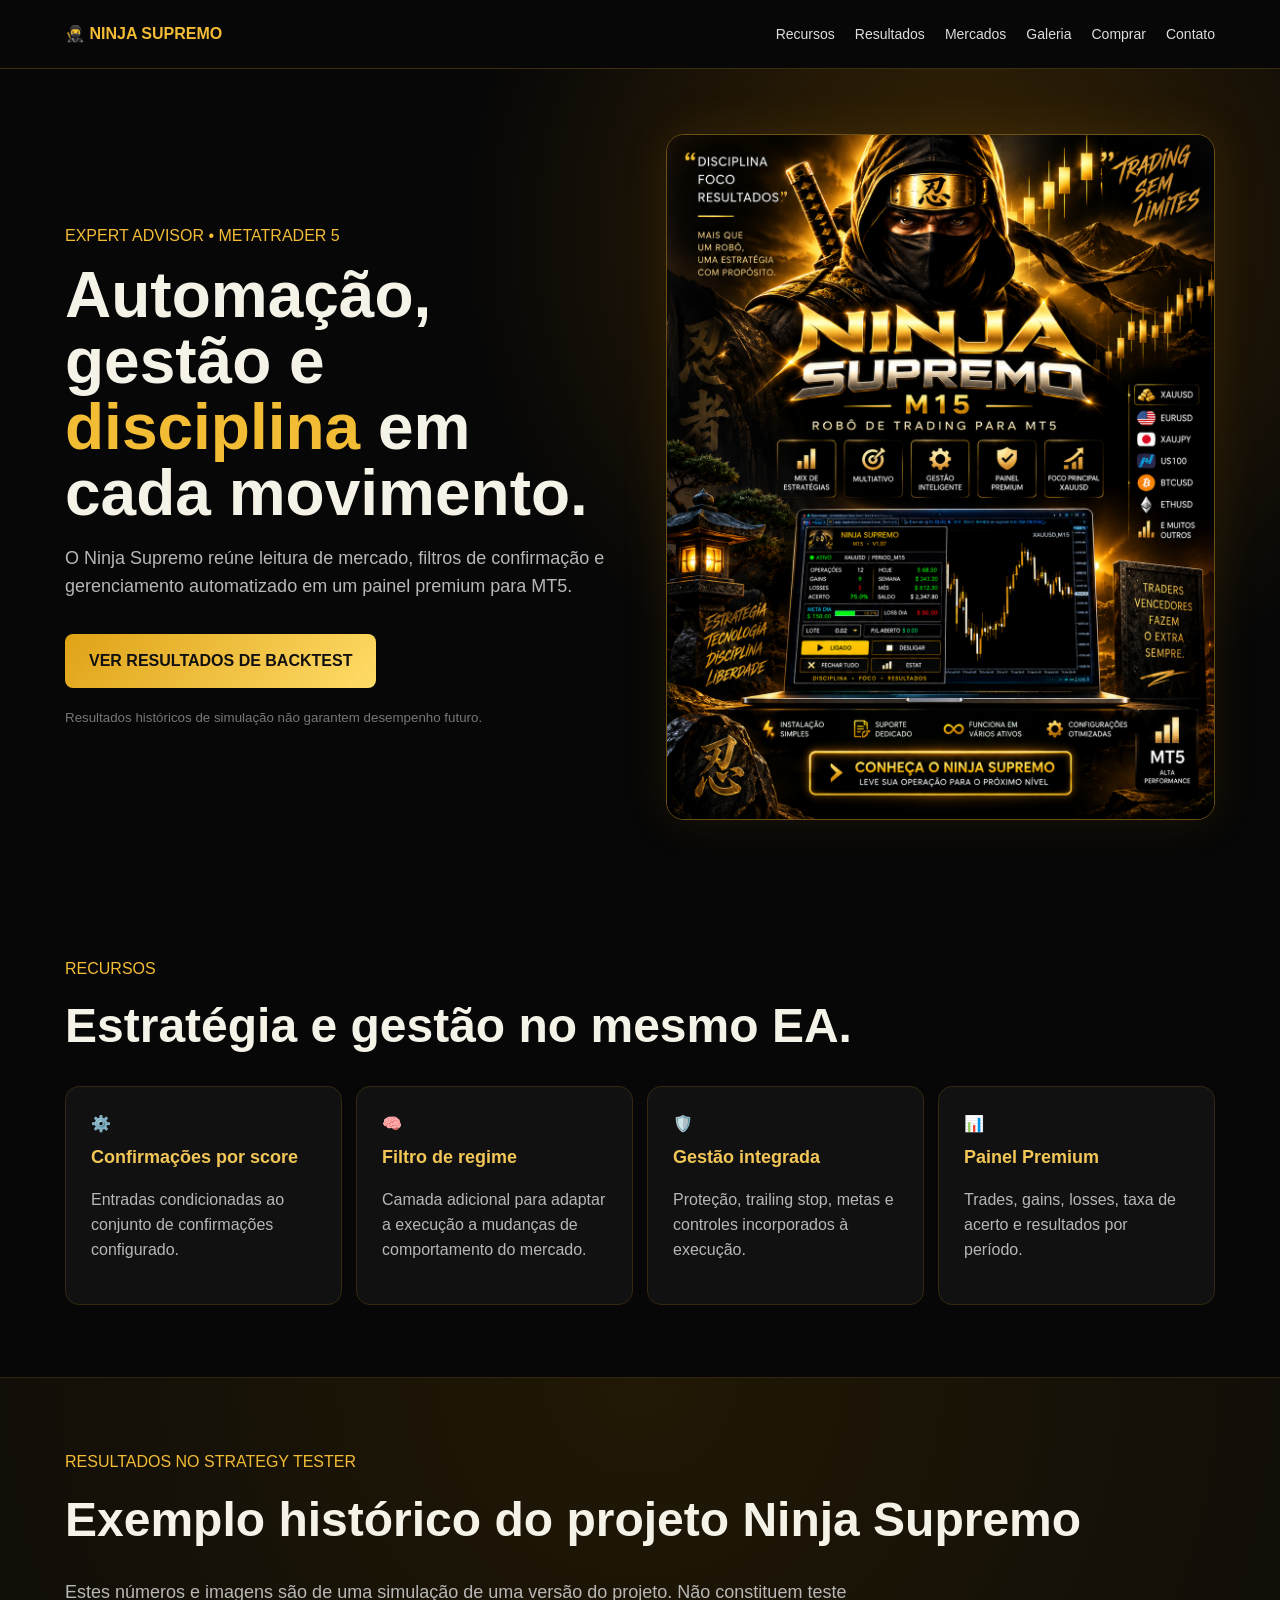
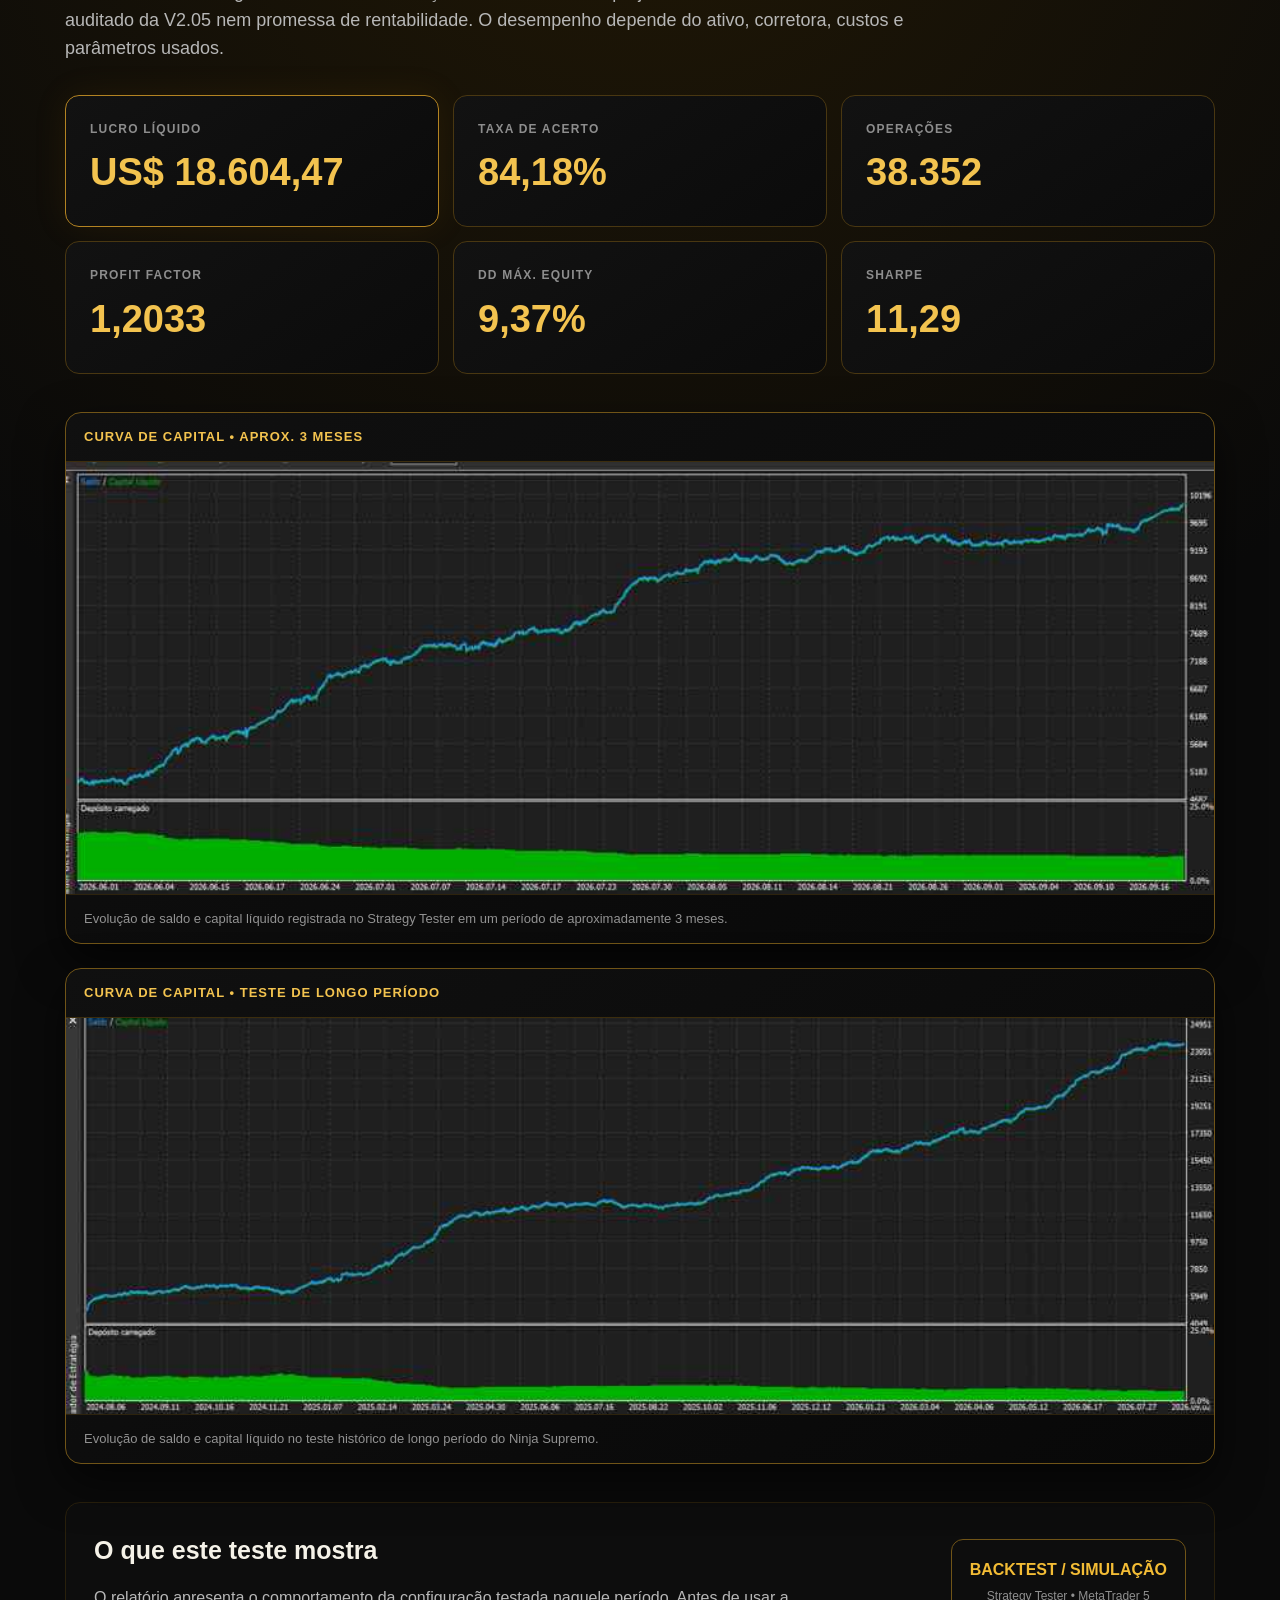
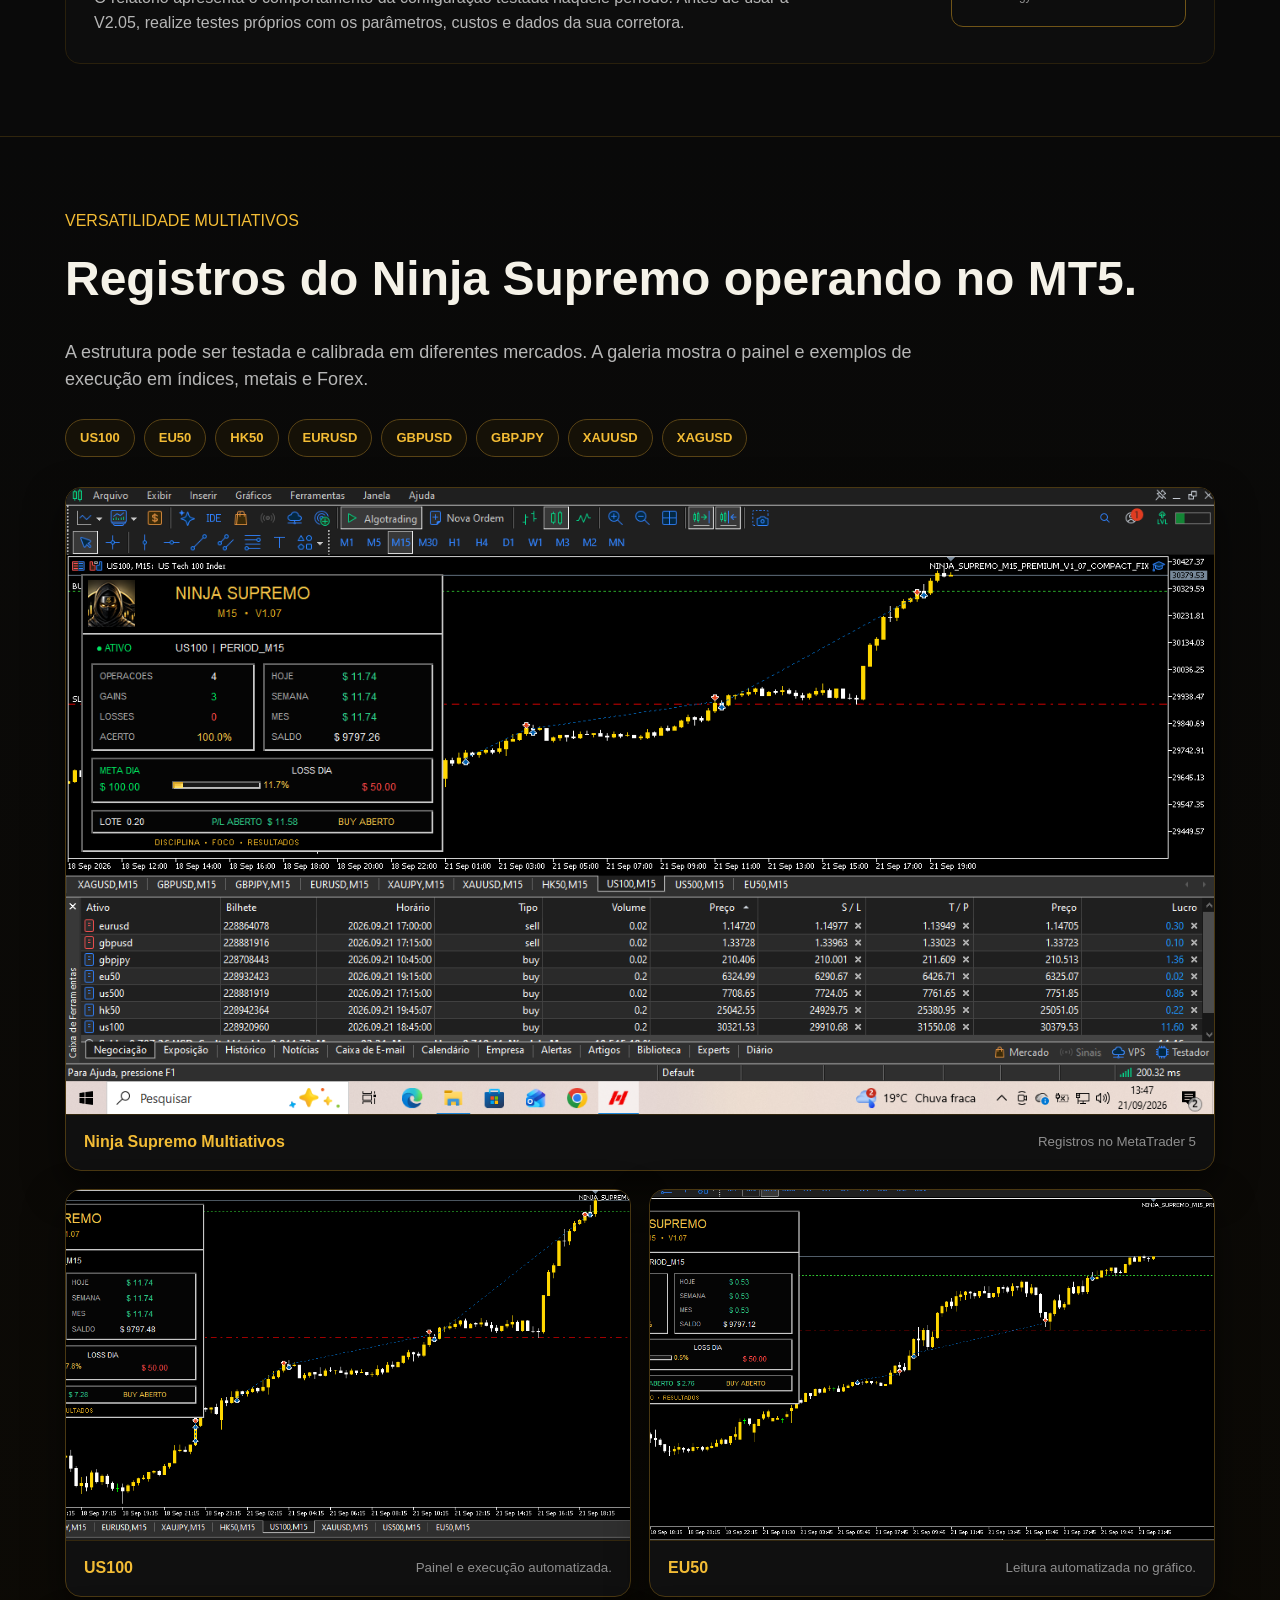
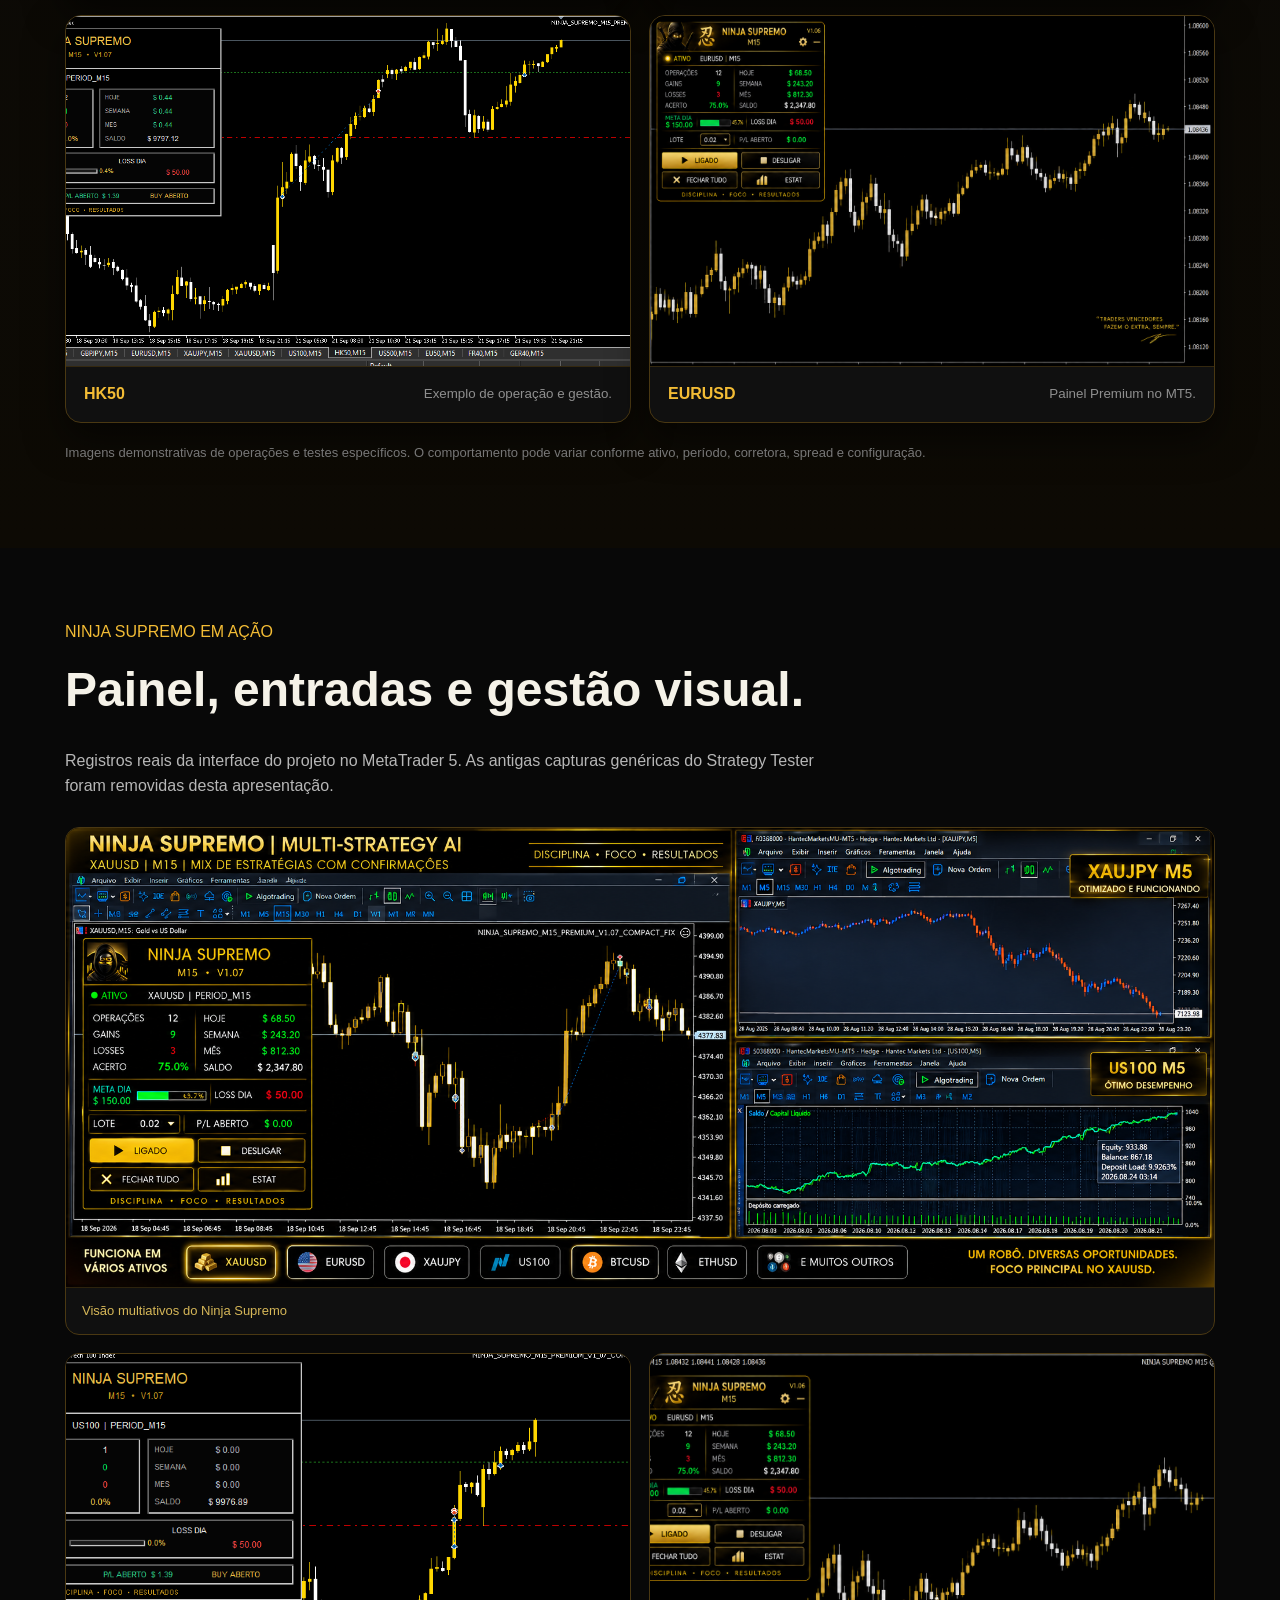
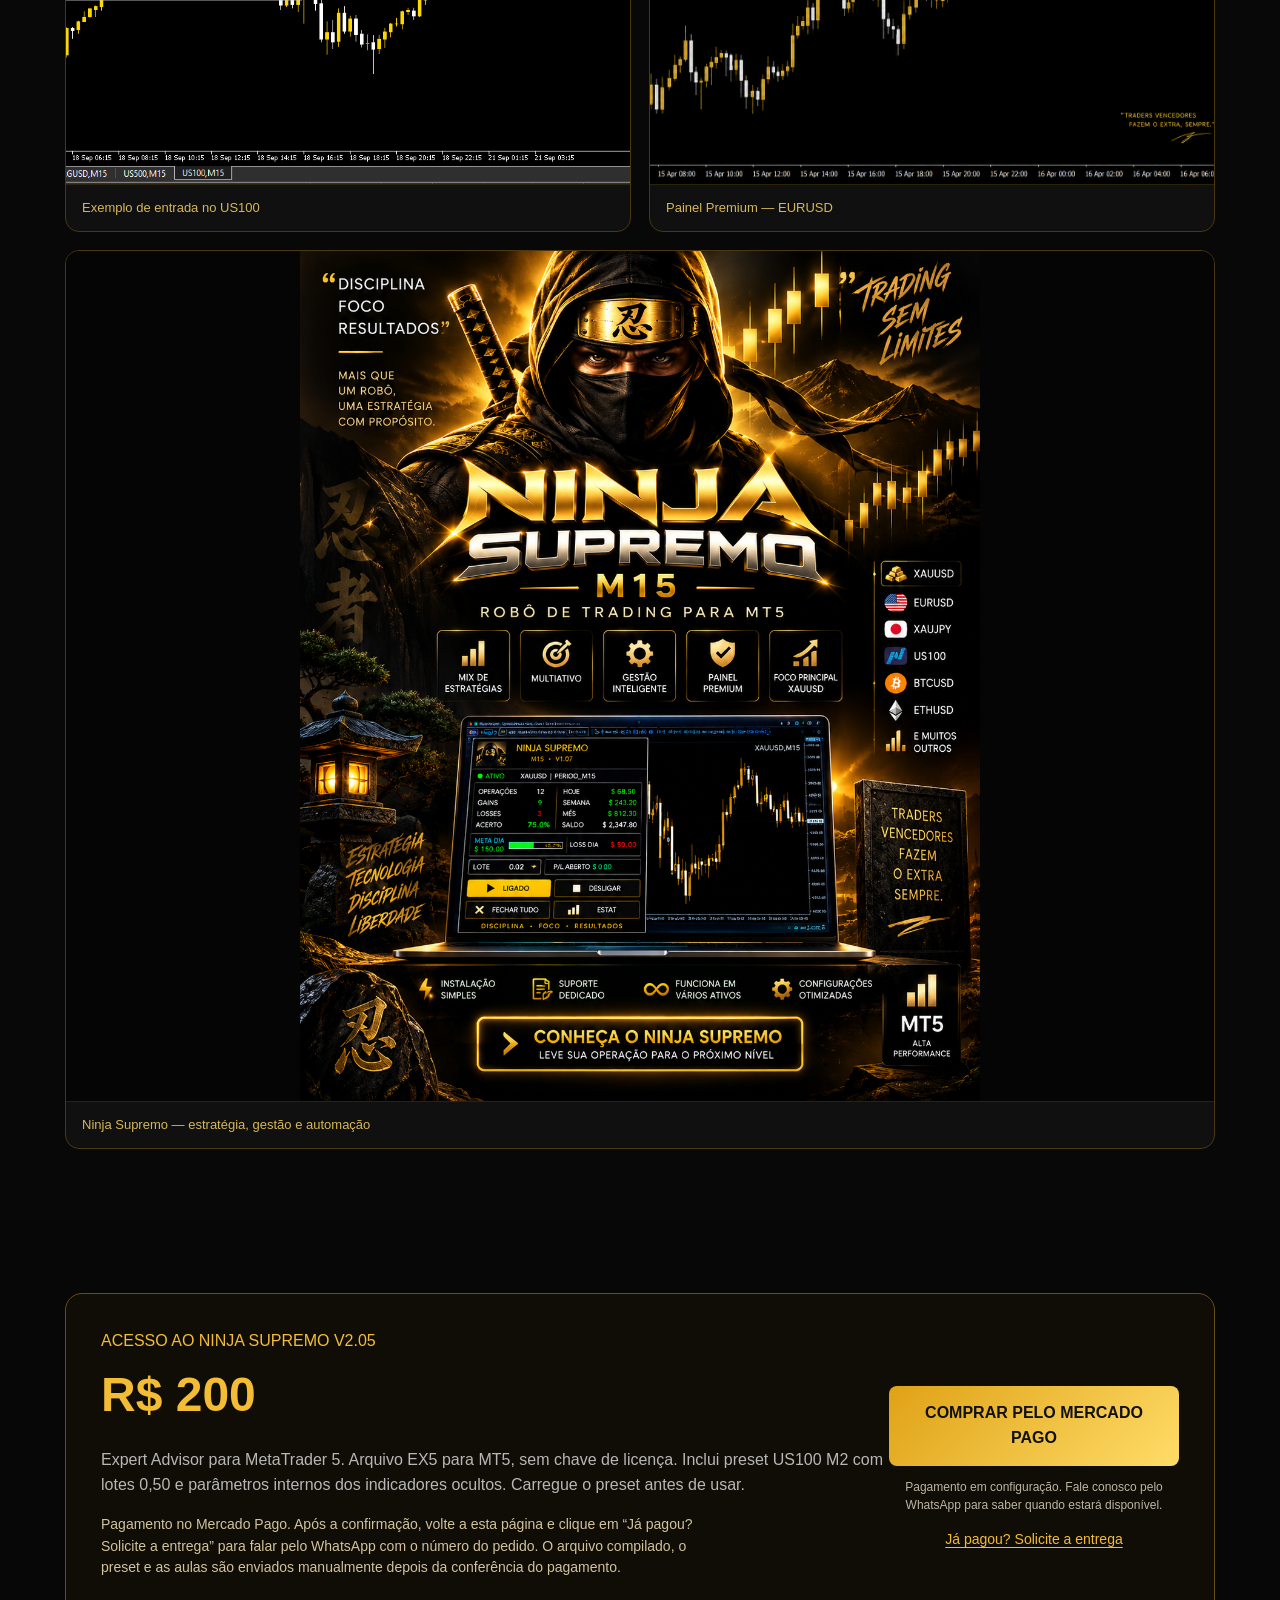
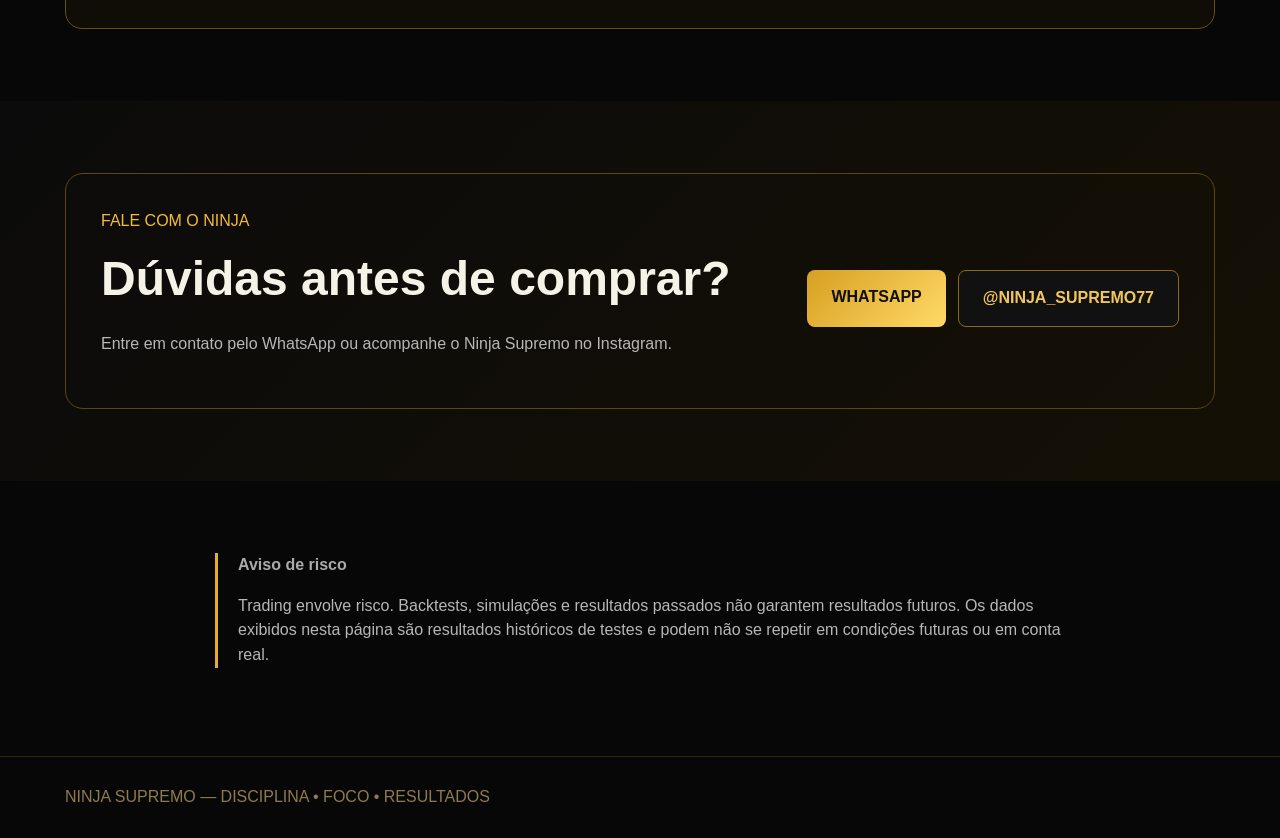
==== commit 0bf4a640: "Align sales and WhatsApp delivery with V2.05 preset package" ====
--- a/index.html
+++ b/index.html
@@ -2,9 +2,9 @@
 <header><div class="wrap nav"><b>🥷 NINJA SUPREMO</b><nav><a href="#recursos">Recursos</a><a href="#resultados">Resultados</a><a href="#mercados">Mercados</a><a href="#galeria">Galeria</a><a href="#comprar">Comprar</a><a href="#contato">Contato</a></nav></div></header>
 <section class="hero"><div class="wrap grid"><div><span>EXPERT ADVISOR • METATRADER 5</span><h1>Automação, gestão e <em>disciplina</em> em cada movimento.</h1><p>O Ninja Supremo reúne leitura de mercado, filtros de confirmação e gerenciamento automatizado em um painel premium para MT5.</p><a class="btn" href="#resultados">VER RESULTADOS DE BACKTEST</a><small>Resultados históricos de simulação não garantem desempenho futuro.</small></div><img src="assets/ninja-supremo-post.png" alt="Ninja Supremo"></div></section>
 <section id="recursos"><div class="wrap"><span>RECURSOS</span><h2>Estratégia e gestão no mesmo EA.</h2><div class="cards"><article>⚙️ <b>Confirmações por score</b><p>Entradas condicionadas ao conjunto de confirmações configurado.</p></article><article>🧠 <b>Filtro de regime</b><p>Camada adicional para adaptar a execução a mudanças de comportamento do mercado.</p></article><article>🛡️ <b>Gestão integrada</b><p>Proteção, trailing stop, metas e controles incorporados à execução.</p></article><article>📊 <b>Painel Premium</b><p>Trades, gains, losses, taxa de acerto e resultados por período.</p></article></div></div></section>
-<section id="resultados" class="results"><div class="wrap"><span>RESULTADOS NO STRATEGY TESTER</span><h2>Exemplo histórico do projeto Ninja Supremo</h2><p class="results-lead">Estes números e imagens são de uma simulação de uma versão do projeto. Não constituem teste auditado da V2.08 nem promessa de rentabilidade. O desempenho depende do ativo, corretora, custos e parâmetros usados.</p><div class="stats"><article class="primary"><small>LUCRO LÍQUIDO</small><strong>US$ 18.604,47</strong></article><article><small>TAXA DE ACERTO</small><strong>84,18%</strong></article><article><small>OPERAÇÕES</small><strong>38.352</strong></article><article><small>PROFIT FACTOR</small><strong>1,2033</strong></article><article><small>DD MÁX. EQUITY</small><strong>9,37%</strong></article><article><small>SHARPE</small><strong>11,29</strong></article></div><div class="capital-curves"><figure><div class="curve-label">CURVA DE CAPITAL • APROX. 3 MESES</div><img src="assets/curva-3m.jpg" alt="Curva de capital do Ninja Supremo em aproximadamente três meses"><figcaption>Evolução de saldo e capital líquido registrada no Strategy Tester em um período de aproximadamente 3 meses.</figcaption></figure><figure><div class="curve-label">CURVA DE CAPITAL • TESTE DE LONGO PERÍODO</div><img src="assets/curva-longo.jpg" alt="Curva de capital de longo período do Ninja Supremo"><figcaption>Evolução de saldo e capital líquido no teste histórico de longo período do Ninja Supremo.</figcaption></figure></div><div class="result-copy"><div><h3>O que este teste mostra</h3><p>O relatório apresenta o comportamento da configuração testada naquele período. Antes de usar a V2.08, realize testes próprios com os parâmetros, custos e dados da sua corretora.</p></div><div class="backtest-tag"><b>BACKTEST / SIMULAÇÃO</b><span>Strategy Tester • MetaTrader 5</span></div></div></div></section>
+<section id="resultados" class="results"><div class="wrap"><span>RESULTADOS NO STRATEGY TESTER</span><h2>Exemplo histórico do projeto Ninja Supremo</h2><p class="results-lead">Estes números e imagens são de uma simulação de uma versão do projeto. Não constituem teste auditado da V2.05 nem promessa de rentabilidade. O desempenho depende do ativo, corretora, custos e parâmetros usados.</p><div class="stats"><article class="primary"><small>LUCRO LÍQUIDO</small><strong>US$ 18.604,47</strong></article><article><small>TAXA DE ACERTO</small><strong>84,18%</strong></article><article><small>OPERAÇÕES</small><strong>38.352</strong></article><article><small>PROFIT FACTOR</small><strong>1,2033</strong></article><article><small>DD MÁX. EQUITY</small><strong>9,37%</strong></article><article><small>SHARPE</small><strong>11,29</strong></article></div><div class="capital-curves"><figure><div class="curve-label">CURVA DE CAPITAL • APROX. 3 MESES</div><img src="assets/curva-3m.jpg" alt="Curva de capital do Ninja Supremo em aproximadamente três meses"><figcaption>Evolução de saldo e capital líquido registrada no Strategy Tester em um período de aproximadamente 3 meses.</figcaption></figure><figure><div class="curve-label">CURVA DE CAPITAL • TESTE DE LONGO PERÍODO</div><img src="assets/curva-longo.jpg" alt="Curva de capital de longo período do Ninja Supremo"><figcaption>Evolução de saldo e capital líquido no teste histórico de longo período do Ninja Supremo.</figcaption></figure></div><div class="result-copy"><div><h3>O que este teste mostra</h3><p>O relatório apresenta o comportamento da configuração testada naquele período. Antes de usar a V2.05, realize testes próprios com os parâmetros, custos e dados da sua corretora.</p></div><div class="backtest-tag"><b>BACKTEST / SIMULAÇÃO</b><span>Strategy Tester • MetaTrader 5</span></div></div></div></section>
 <section id="mercados" class="mercados"><div class="wrap"><span>VERSATILIDADE MULTIATIVOS</span><h2>Registros do Ninja Supremo operando no MT5.</h2><p class="markets-intro">A estrutura pode ser testada e calibrada em diferentes mercados. A galeria mostra o painel e exemplos de execução em índices, metais e Forex.</p><div class="market-badges"><b>US100</b><b>EU50</b><b>HK50</b><b>EURUSD</b><b>GBPUSD</b><b>GBPJPY</b><b>XAUUSD</b><b>XAGUSD</b></div><div class="market-gallery"><figure class="market-feature"><img src="assets/ninja-multiativos.png" alt="Ninja Supremo em múltiplos ativos"><figcaption><strong>Ninja Supremo Multiativos</strong><small>Registros no MetaTrader 5</small></figcaption></figure><figure><img src="assets/ninja-us100.png" alt="Ninja Supremo no US100"><figcaption><strong>US100</strong><small>Painel e execução automatizada.</small></figcaption></figure><figure><img src="assets/ninja-eu50.png" alt="Ninja Supremo no EU50"><figcaption><strong>EU50</strong><small>Leitura automatizada no gráfico.</small></figcaption></figure><figure><img src="assets/ninja-hk50.png" alt="Ninja Supremo no HK50"><figcaption><strong>HK50</strong><small>Exemplo de operação e gestão.</small></figcaption></figure><figure><img src="assets/painel-eurusd.png" alt="Ninja Supremo no EURUSD"><figcaption><strong>EURUSD</strong><small>Painel Premium no MT5.</small></figcaption></figure></div><p class="market-note">Imagens demonstrativas de operações e testes específicos. O comportamento pode variar conforme ativo, período, corretora, spread e configuração.</p></div></section>
 <section id="galeria" class="galeria"><div class="wrap"><span>NINJA SUPREMO EM AÇÃO</span><h2>Painel, entradas e gestão visual.</h2><p class="gallery-intro">Registros reais da interface do projeto no MetaTrader 5. As antigas capturas genéricas do Strategy Tester foram removidas desta apresentação.</p><div class="gallery-grid"><figure class="wide"><img src="assets/multiativos.png" alt="Ninja Supremo em múltiplos ativos"><figcaption>Visão multiativos do Ninja Supremo</figcaption></figure><figure><img src="assets/ninja-us100-entrada.png" alt="Entrada Ninja Supremo US100"><figcaption>Exemplo de entrada no US100</figcaption></figure><figure><img src="assets/painel-eurusd.png" alt="Painel Ninja Supremo EURUSD"><figcaption>Painel Premium — EURUSD</figcaption></figure><figure class="wide poster"><img src="assets/ninja-poster.png" alt="Ninja Supremo"><figcaption>Ninja Supremo — estratégia, gestão e automação</figcaption></figure></div></div></section>
-<section id="comprar"><div class="wrap buy"><div><span>ACESSO AO NINJA SUPREMO V2.08</span><h2>R$ 200</h2><p>Expert Advisor para MetaTrader 5. Configuração inicial US100 M2, com filtro adicional em M15 e licença individual vinculada à conta e ao servidor MT5.</p><p class="purchase-note">Pagamento no Mercado Pago. Após a confirmação, volte a esta página e clique em “Já pagou? Solicite a ativação” para falar pelo WhatsApp com o número do pedido. O arquivo e sua chave individual são enviados manualmente depois da conferência do pagamento.</p></div><div class="purchase-actions"><a class="btn" id="comprar-mercado-pago" aria-disabled="true">COMPRAR PELO MERCADO PAGO</a><small id="compra-indisponivel">Pagamento em configuração. Fale conosco pelo WhatsApp para saber quando estará disponível.</small><a class="after-payment" href="retorno.html">Já pagou? Solicite a ativação</a></div></div></section>
+<section id="comprar"><div class="wrap buy"><div><span>ACESSO AO NINJA SUPREMO V2.05</span><h2>R$ 200</h2><p>Expert Advisor para MetaTrader 5. Arquivo EX5 para MT5, sem chave de licença. Inclui preset US100 M2 com lotes 0,50 e parâmetros internos dos indicadores ocultos. Carregue o preset antes de usar.</p><p class="purchase-note">Pagamento no Mercado Pago. Após a confirmação, volte a esta página e clique em “Já pagou? Solicite a entrega” para falar pelo WhatsApp com o número do pedido. O arquivo compilado, o preset e as aulas são enviados manualmente depois da conferência do pagamento.</p></div><div class="purchase-actions"><a class="btn" id="comprar-mercado-pago" aria-disabled="true">COMPRAR PELO MERCADO PAGO</a><small id="compra-indisponivel">Pagamento em configuração. Fale conosco pelo WhatsApp para saber quando estará disponível.</small><a class="after-payment" href="retorno.html">Já pagou? Solicite a entrega</a></div></div></section>
 <section id="contato" class="contato"><div class="wrap contato-box"><div><span>FALE COM O NINJA</span><h2>Dúvidas antes de comprar?</h2><p>Entre em contato pelo WhatsApp ou acompanhe o Ninja Supremo no Instagram.</p></div><div class="social-actions"><a class="btn whatsapp" href="https://wa.me/5551999444927?text=Ol%C3%A1%21%20Vim%20pelo%20site%20do%20Ninja%20Supremo%20e%20quero%20mais%20informa%C3%A7%C3%B5es." target="_blank" rel="noopener">WHATSAPP</a><a class="btn instagram" href="https://www.instagram.com/ninja_supremo77/" target="_blank" rel="noopener">@NINJA_SUPREMO77</a></div></div></section>
 <section><div class="wrap aviso"><b>Aviso de risco</b><p>Trading envolve risco. Backtests, simulações e resultados passados não garantem resultados futuros. Os dados exibidos nesta página são resultados históricos de testes e podem não se repetir em condições futuras ou em conta real.</p></div></section><footer><div class="wrap">NINJA SUPREMO — DISCIPLINA • FOCO • RESULTADOS</div></footer></body></html>
--- a/style.css
+++ b/style.css
@@ -1 +1,4 @@
-*{box-sizing:border-box}html{scroll-behavior:smooth}body{margin:0;background:#070707;color:#f5f2e8;font-family:Arial,sans-serif;line-height:1.55}.wrap{width:min(1150px,92%);margin:auto}header{position:sticky;top:0;z-index:5;background:#080808ed;border-bottom:1px solid #3c2d0d}.nav{height:68px;display:flex;align-items:center;justify-content:space-between}.nav b{color:#f3bc35}.nav i,span,em{color:#f3bc35;font-style:normal}.nav a{color:#ddd;text-decoration:none;margin-left:20px;font-size:14px}.hero{background:radial-gradient(circle at 75% 20%,#3a2605,#070707 43%);padding:65px 0}.grid{display:grid;grid-template-columns:1fr 1fr;gap:52px;align-items:center}.grid img{width:100%;border-radius:18px;border:1px solid #6c5014;box-shadow:0 0 45px #a66b0025}h1{font-size:clamp(42px,5vw,70px);line-height:1.03;margin:14px 0}h2{font-size:clamp(30px,4vw,48px);margin:8px 0 22px}h3{font-size:25px;margin:0 0 8px}p{color:#b7b7b7}.hero p{font-size:18px}.hero small{display:block;color:#777;margin-top:20px}.btn{display:inline-block;background:linear-gradient(135deg,#dfa216,#ffdc68);color:#111;text-decoration:none;font-weight:900;padding:15px 24px;border-radius:8px;margin-top:15px}section{padding:72px 0}.cards{display:grid;grid-template-columns:repeat(4,1fr);gap:14px}.cards article{background:#111;border:1px solid #34280f;padding:25px;border-radius:14px}.cards b{display:block;color:#f2c657;font-size:18px;margin-top:8px}.results{background:radial-gradient(circle at 50% 0,#211805,#0a0a0a 48%);border-top:1px solid #30250d;border-bottom:1px solid #30250d}.results-lead{font-size:18px;max-width:850px}.stats{display:grid;grid-template-columns:repeat(3,1fr);gap:14px;margin:32px 0}.stats article{min-height:130px;padding:24px;background:linear-gradient(145deg,#121212,#0b0b0b);border:1px solid #493711;border-radius:14px;display:flex;flex-direction:column;justify-content:center}.stats article.primary{border-color:#b38322;box-shadow:0 0 35px #b0780018}.stats small{color:#8d8d8d;font-size:12px;font-weight:700;letter-spacing:1.2px}.stats strong{color:#f3c34f;font-size:clamp(26px,3vw,38px);margin-top:5px}.capital-curves{display:grid;grid-template-columns:1fr;gap:24px;margin:38px 0}.capital-curves figure{margin:0;background:linear-gradient(145deg,#101010,#080808);border:1px solid #705417;border-radius:16px;overflow:hidden;box-shadow:0 18px 45px #0009}.capital-curves img{display:block;width:100%;height:auto;background:#030303}.curve-label{padding:14px 18px;color:#f3c34f;font-weight:900;font-size:13px;letter-spacing:1px;border-bottom:1px solid #3c2d0d}.capital-curves figcaption{padding:14px 18px;color:#929292;font-size:13px;border-top:1px solid #2d230d}.result-copy{display:flex;justify-content:space-between;gap:35px;align-items:center;background:#0d0d0d;border:1px solid #29200c;padding:28px;border-radius:15px}.result-copy p{max-width:730px;margin-bottom:0}.backtest-tag{min-width:230px;padding:18px;border:1px solid #705417;border-radius:12px;text-align:center}.backtest-tag b{display:block;color:#f3bc35}.backtest-tag span{font-size:12px;color:#8f8f8f}.mercados{background:linear-gradient(180deg,#090909,#0d0a04)}.markets-intro{max-width:850px;font-size:18px}.market-badges{display:flex;gap:9px;flex-wrap:wrap;margin:25px 0 30px}.market-badges b{color:#f3bc35;background:#151107;border:1px solid #594315;border-radius:999px;padding:8px 14px;font-size:13px}.market-gallery{display:grid;grid-template-columns:repeat(2,1fr);gap:18px}.market-gallery figure{margin:0;background:#101010;border:1px solid #4a3812;border-radius:16px;overflow:hidden;box-shadow:0 16px 38px #0008}.market-gallery .market-feature{grid-column:1/-1}.market-gallery img{display:block;width:100%;height:350px;object-fit:cover;background:#030303}.market-gallery .market-feature img{height:auto;max-height:720px;object-fit:contain}.market-gallery figcaption{display:flex;justify-content:space-between;gap:16px;align-items:center;padding:15px 18px;border-top:1px solid #34280f}.market-gallery figcaption strong{color:#f3bc35}.market-gallery figcaption small{color:#8f8f8f;text-align:right}.market-note{font-size:13px;color:#777;max-width:900px;margin-top:20px}.galeria{background:#080808}.gallery-intro{max-width:780px;margin-bottom:28px}.gallery-grid{display:grid;grid-template-columns:repeat(2,1fr);gap:18px}.gallery-grid figure{margin:0;background:#101010;border:1px solid #4a3812;border-radius:14px;overflow:hidden}.gallery-grid figure.wide{grid-column:1/-1}.gallery-grid img{display:block;width:100%;height:430px;object-fit:cover;background:#050505}.gallery-grid .wide img{height:auto;max-height:720px;object-fit:contain}.gallery-grid .poster img{max-height:850px}.gallery-grid figcaption{padding:13px 16px;color:#d6b758;font-size:13px;border-top:1px solid #2d230d}.buy{display:flex;justify-content:space-between;align-items:center;border:1px solid #664d15;background:#100d06;padding:35px;border-radius:17px}.buy h2{color:#f3bc35;margin:4px 0}.contato{background:linear-gradient(135deg,#0b0b0b,#151005)}.contato-box{display:flex;justify-content:space-between;align-items:center;gap:35px;border:1px solid #5b4515;padding:35px;border-radius:18px}.contato-box h2{margin-bottom:5px}.social-actions{display:flex;gap:12px;flex-wrap:wrap}.whatsapp{background:linear-gradient(135deg,#d7a022,#ffda67);color:#101010}.instagram{background:#111;color:#f1c75c;border:1px solid #8a681e}.aviso{border-left:3px solid #e6ad25;padding-left:20px;color:#aaa;max-width:850px!important}footer{border-top:1px solid #30250d;padding:28px 0;color:#8e7b4e}@media(max-width:800px){nav{display:none}.grid{grid-template-columns:1fr}.hero .grid img{order:-1}.cards{grid-template-columns:1fr 1fr}.stats{grid-template-columns:1fr 1fr}.result-copy{display:block}.backtest-tag{margin-top:20px}.buy,.contato-box{display:block}.social-actions{margin-top:20px}.social-actions .btn{flex:1;text-align:center}.market-gallery{grid-template-columns:1fr}.market-gallery .market-feature{grid-column:auto}.market-gallery img{height:auto}.market-gallery figcaption{display:block}.market-gallery figcaption small{display:block;text-align:left;margin-top:4px}.gallery-grid{grid-template-columns:1fr}.gallery-grid figure.wide{grid-column:auto}.gallery-grid img{height:auto}}@media(max-width:520px){.cards,.stats{grid-template-columns:1fr}section{padding:50px 0}h1{font-size:42px}}+*{box-sizing:border-box}html{scroll-behavior:smooth}body{margin:0;background:#070707;color:#f5f2e8;font-family:Arial,sans-serif;line-height:1.55}.wrap{width:min(1150px,92%);margin:auto}header{position:sticky;top:0;z-index:5;background:#080808ed;border-bottom:1px solid #3c2d0d}.nav{height:68px;display:flex;align-items:center;justify-content:space-between}.nav b{color:#f3bc35}.nav i,span,em{color:#f3bc35;font-style:normal}.nav a{color:#ddd;text-decoration:none;margin-left:20px;font-size:14px}.hero{background:radial-gradient(circle at 75% 20%,#3a2605,#070707 43%);padding:65px 0}.grid{display:grid;grid-template-columns:1fr 1fr;gap:52px;align-items:center}.grid img{width:100%;border-radius:18px;border:1px solid #6c5014;box-shadow:0 0 45px #a66b0025}h1{font-size:clamp(42px,5vw,70px);line-height:1.03;margin:14px 0}h2{font-size:clamp(30px,4vw,48px);margin:8px 0 22px}h3{font-size:25px;margin:0 0 8px}p{color:#b7b7b7}.hero p{font-size:18px}.hero small{display:block;color:#777;margin-top:20px}.btn{display:inline-block;background:linear-gradient(135deg,#dfa216,#ffdc68);color:#111;text-decoration:none;font-weight:900;padding:15px 24px;border-radius:8px;margin-top:15px}section{padding:72px 0}.cards{display:grid;grid-template-columns:repeat(4,1fr);gap:14px}.cards article{background:#111;border:1px solid #34280f;padding:25px;border-radius:14px}.cards b{display:block;color:#f2c657;font-size:18px;margin-top:8px}.results{background:radial-gradient(circle at 50% 0,#211805,#0a0a0a 48%);border-top:1px solid #30250d;border-bottom:1px solid #30250d}.results-lead{font-size:18px;max-width:850px}.stats{display:grid;grid-template-columns:repeat(3,1fr);gap:14px;margin:32px 0}.stats article{min-height:130px;padding:24px;background:linear-gradient(145deg,#121212,#0b0b0b);border:1px solid #493711;border-radius:14px;display:flex;flex-direction:column;justify-content:center}.stats article.primary{border-color:#b38322;box-shadow:0 0 35px #b0780018}.stats small{color:#8d8d8d;font-size:12px;font-weight:700;letter-spacing:1.2px}.stats strong{color:#f3c34f;font-size:clamp(26px,3vw,38px);margin-top:5px}.capital-curves{display:grid;grid-template-columns:1fr;gap:24px;margin:38px 0}.capital-curves figure{margin:0;background:linear-gradient(145deg,#101010,#080808);border:1px solid #705417;border-radius:16px;overflow:hidden;box-shadow:0 18px 45px #0009}.capital-curves img{display:block;width:100%;height:auto;background:#030303}.curve-label{padding:14px 18px;color:#f3c34f;font-weight:900;font-size:13px;letter-spacing:1px;border-bottom:1px solid #3c2d0d}.capital-curves figcaption{padding:14px 18px;color:#929292;font-size:13px;border-top:1px solid #2d230d}.result-copy{display:flex;justify-content:space-between;gap:35px;align-items:center;background:#0d0d0d;border:1px solid #29200c;padding:28px;border-radius:15px}.result-copy p{max-width:730px;margin-bottom:0}.backtest-tag{min-width:230px;padding:18px;border:1px solid #705417;border-radius:12px;text-align:center}.backtest-tag b{display:block;color:#f3bc35}.backtest-tag span{font-size:12px;color:#8f8f8f}.mercados{background:linear-gradient(180deg,#090909,#0d0a04)}.markets-intro{max-width:850px;font-size:18px}.market-badges{display:flex;gap:9px;flex-wrap:wrap;margin:25px 0 30px}.market-badges b{color:#f3bc35;background:#151107;border:1px solid #594315;border-radius:999px;padding:8px 14px;font-size:13px}.market-gallery{display:grid;grid-template-columns:repeat(2,1fr);gap:18px}.market-gallery figure{margin:0;background:#101010;border:1px solid #4a3812;border-radius:16px;overflow:hidden;box-shadow:0 16px 38px #0008}.market-gallery .market-feature{grid-column:1/-1}.market-gallery img{display:block;width:100%;height:350px;object-fit:cover;background:#030303}.market-gallery .market-feature img{height:auto;max-height:720px;object-fit:contain}.market-gallery figcaption{display:flex;justify-content:space-between;gap:16px;align-items:center;padding:15px 18px;border-top:1px solid #34280f}.market-gallery figcaption strong{color:#f3bc35}.market-gallery figcaption small{color:#8f8f8f;text-align:right}.market-note{font-size:13px;color:#777;max-width:900px;margin-top:20px}.galeria{background:#080808}.gallery-intro{max-width:780px;margin-bottom:28px}.gallery-grid{display:grid;grid-template-columns:repeat(2,1fr);gap:18px}.gallery-grid figure{margin:0;background:#101010;border:1px solid #4a3812;border-radius:14px;overflow:hidden}.gallery-grid figure.wide{grid-column:1/-1}.gallery-grid img{display:block;width:100%;height:430px;object-fit:cover;background:#050505}.gallery-grid .wide img{height:auto;max-height:720px;object-fit:contain}.gallery-grid .poster img{max-height:850px}.gallery-grid figcaption{padding:13px 16px;color:#d6b758;font-size:13px;border-top:1px solid #2d230d}.buy{display:flex;justify-content:space-between;align-items:center;border:1px solid #664d15;background:#100d06;padding:35px;border-radius:17px}.buy h2{color:#f3bc35;margin:4px 0}.contato{background:linear-gradient(135deg,#0b0b0b,#151005)}.contato-box{display:flex;justify-content:space-between;align-items:center;gap:35px;border:1px solid #5b4515;padding:35px;border-radius:18px}.contato-box h2{margin-bottom:5px}.social-actions{display:flex;gap:12px;flex-wrap:wrap}.whatsapp{background:linear-gradient(135deg,#d7a022,#ffda67);color:#101010}.instagram{background:#111;color:#f1c75c;border:1px solid #8a681e}.aviso{border-left:3px solid #e6ad25;padding-left:20px;color:#aaa;max-width:850px!important}footer{border-top:1px solid #30250d;padding:28px 0;color:#8e7b4e}@media(max-width:800px){nav{display:none}.grid{grid-template-columns:1fr}.hero .grid img{order:-1}.cards{grid-template-columns:1fr 1fr}.stats{grid-template-columns:1fr 1fr}.result-copy{display:block}.backtest-tag{margin-top:20px}.buy,.contato-box{display:block}.social-actions{margin-top:20px}.social-actions .btn{flex:1;text-align:center}.market-gallery{grid-template-columns:1fr}.market-gallery .market-feature{grid-column:auto}.market-gallery img{height:auto}.market-gallery figcaption{display:block}.market-gallery figcaption small{display:block;text-align:left;margin-top:4px}.gallery-grid{grid-template-columns:1fr}.gallery-grid figure.wide{grid-column:auto}.gallery-grid img{height:auto}}@media(max-width:520px){.cards,.stats{grid-template-columns:1fr}section{padding:50px 0}h1{font-size:42px}}
+.purchase-note{max-width:620px;font-size:14px;color:#d2c39e}.purchase-actions{min-width:290px;text-align:center}.purchase-actions small{display:block;max-width:300px;margin:12px auto 0;color:#bcb5a5;font-size:12px}.btn[aria-disabled="true"]{opacity:.55;cursor:not-allowed;pointer-events:none}.return-page{min-height:calc(100vh - 136px);display:flex;align-items:center;padding:72px 0;background:radial-gradient(circle at 75% 20%,#302006,#070707 50%)}.return-card{max-width:850px;background:#100d06;border:1px solid #664d15;padding:clamp(24px,5vw,52px);border-radius:18px}.return-card h1{font-size:clamp(35px,5vw,58px)}.return-card p{font-size:18px}.return-card small{display:block;color:#aaa;margin-top:24px}
+@media(max-width:800px){.purchase-actions{min-width:0;text-align:left}.purchase-actions small{margin-left:0}}
+.purchase-actions .after-payment{display:block;margin-top:14px;color:#f3bc35;text-decoration:underline;text-underline-offset:3px;font-size:14px}
